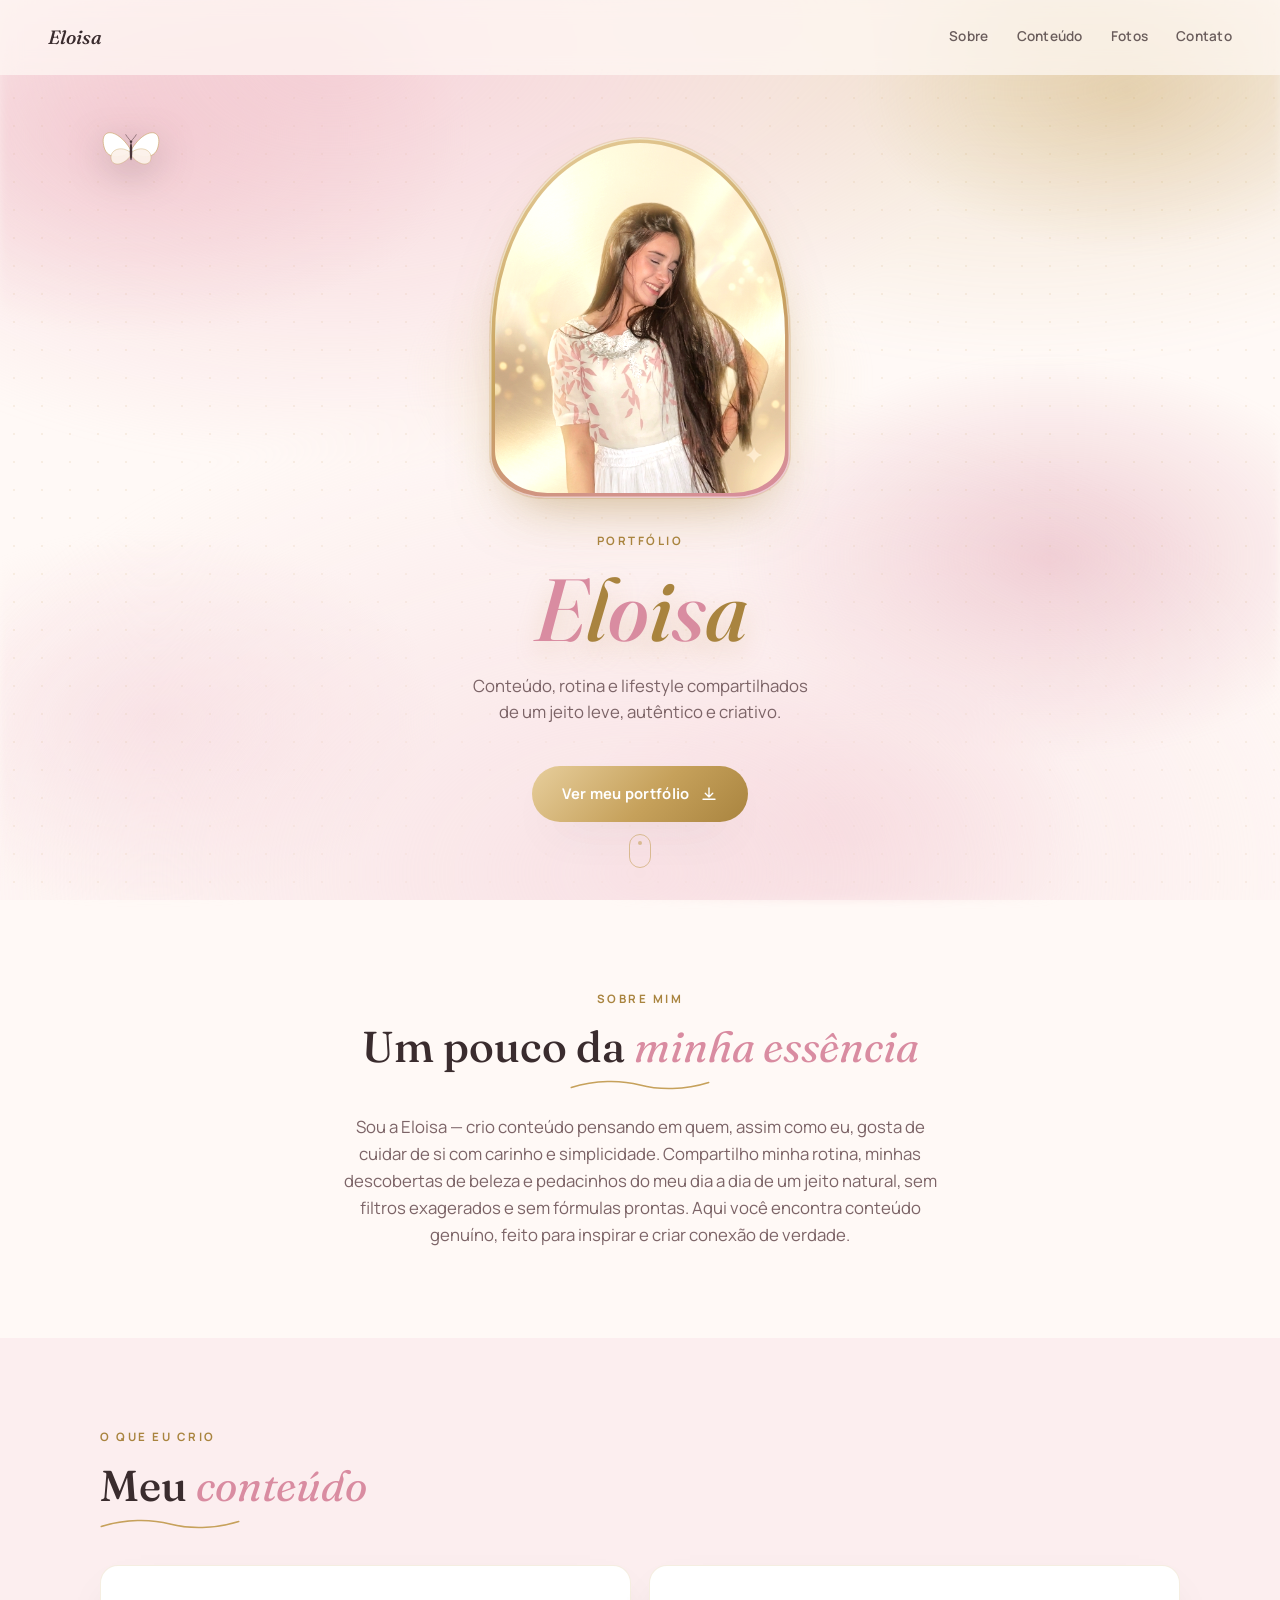
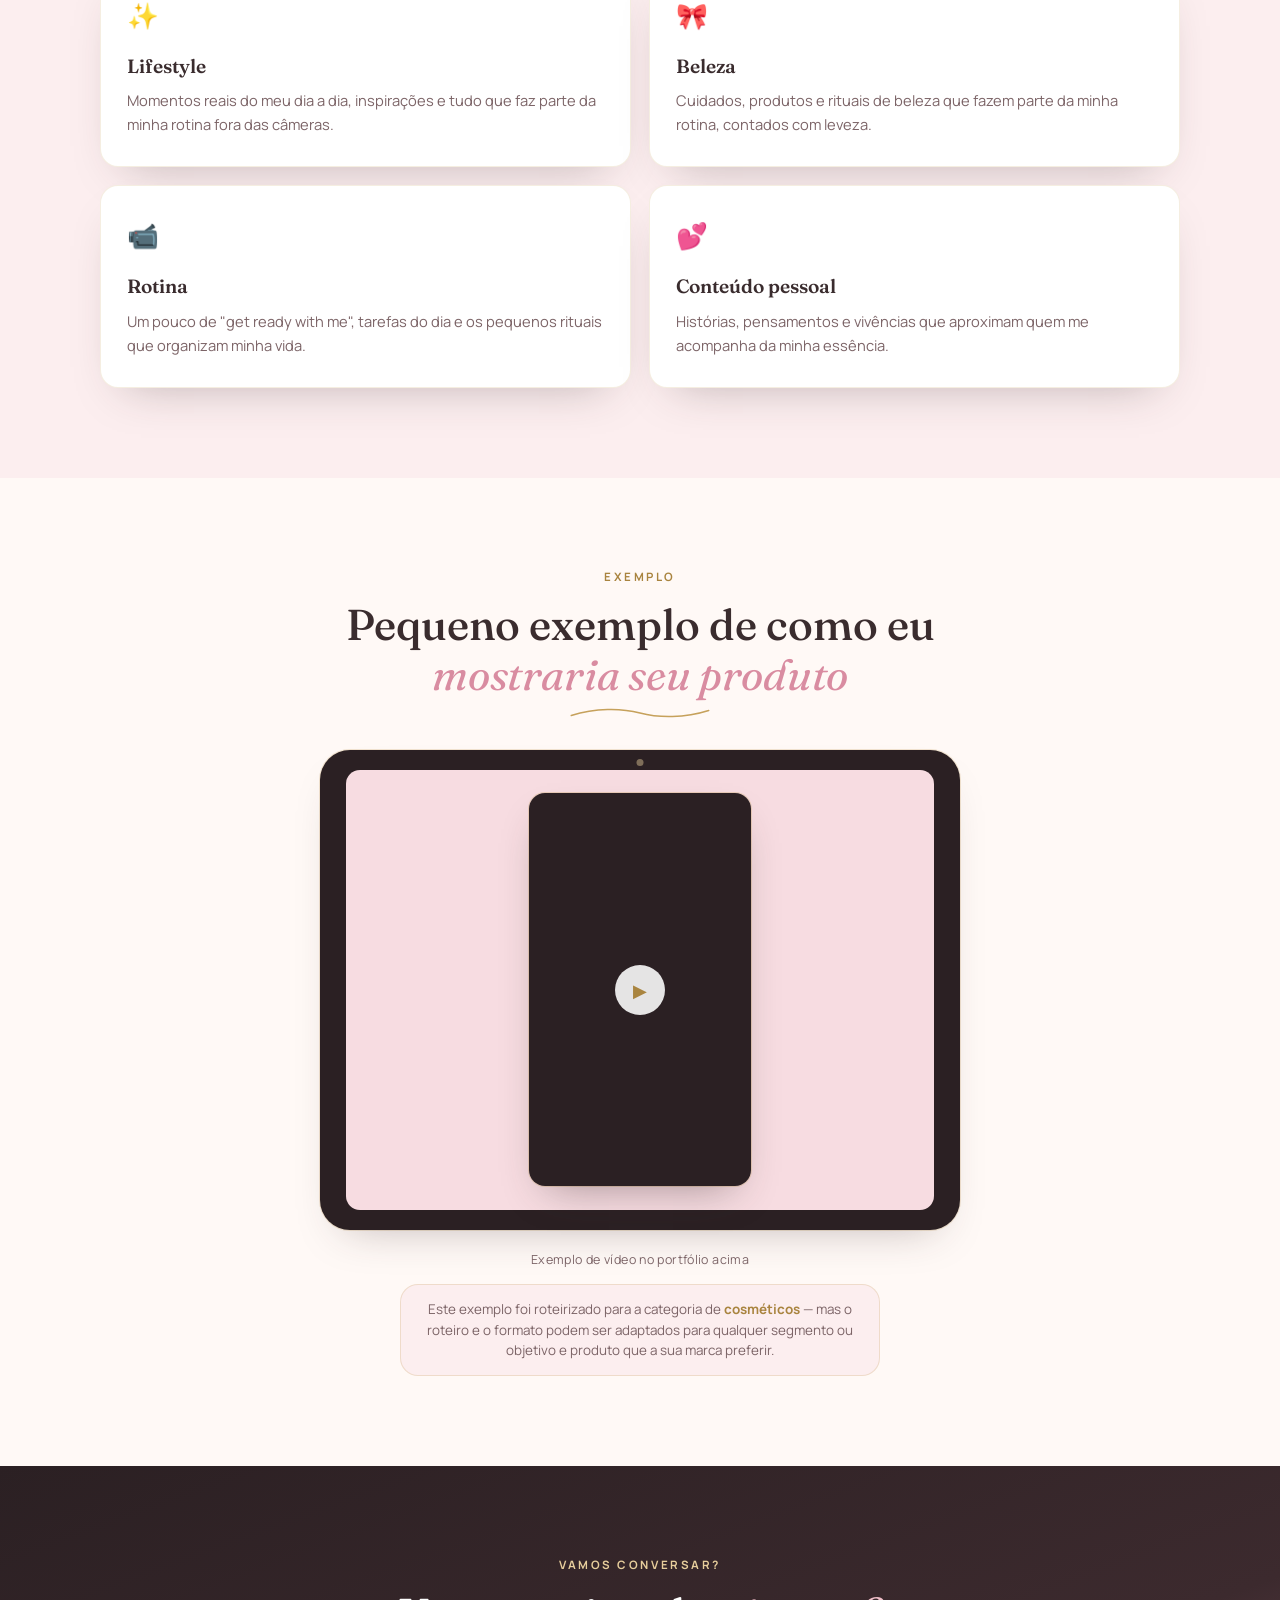
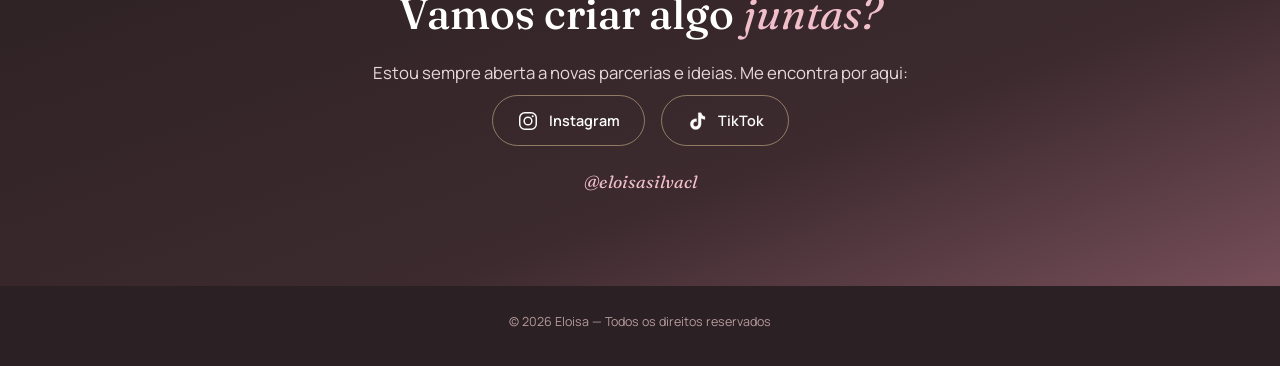
==== index.html @ 1e6a66bd "Update index.html" ====
<!DOCTYPE html>
<html lang="pt-BR">
<head>
<meta charset="UTF-8">
<meta name="viewport" content="width=device-width, initial-scale=1.0">
<title>Eloisa — Portfólio</title>
<meta name="description" content="Portfólio de Eloisa, criadora de conteúdo — rotina, lifestyle e beleza contados de um jeito leve e autêntico.">

<!-- Favicon — borboleta do site -->
<link rel="icon" type="image/svg+xml" href="favicon.svg">

<!-- Google Fonts: Fraunces (display, com itálico elegante) + Manrope (texto/interface) -->
<link rel="preconnect" href="https://fonts.googleapis.com">
<link rel="preconnect" href="https://fonts.gstatic.com" crossorigin>
<link href="https://fonts.googleapis.com/css2?family=Fraunces:ital,opsz,wght@0,9..144,300;0,9..144,500;0,9..144,600;1,9..144,400;1,9..144,500&family=Manrope:wght@400;500;600;700&display=swap" rel="stylesheet">

<link rel="stylesheet" href="style.css">
</head>
<body>

<!-- ============ PAPEL DE PAREDE DINÂMICO ============ -->
<div class="wallpaper" aria-hidden="true"></div>
<div class="wallpaper-texture" aria-hidden="true"></div>
<div class="sparkles" id="sparkles" aria-hidden="true"></div>

<!-- ============ BORBOLETA — companheira flutuante ============ -->
<div class="butterfly" id="butterfly" aria-hidden="true">
  <svg viewBox="0 0 100 84" width="100%" height="100%">
    <g class="wing wing--left">
      <path d="M50 42 C 28 4, -4 2, 3 34 C 7 56, 30 58, 50 44 Z" fill="#FFFFFF" stroke="#C6A15B" stroke-width="1"/>
      <path d="M50 46 C 32 32, 12 42, 16 58 C 19 70, 38 68, 50 50 Z" fill="#FCF2EA" stroke="#C6A15B" stroke-width="0.7" opacity="0.95"/>
    </g>
    <g class="wing wing--right">
      <path d="M50 42 C 72 4, 104 2, 97 34 C 93 56, 70 58, 50 44 Z" fill="#FFFFFF" stroke="#C6A15B" stroke-width="1"/>
      <path d="M50 46 C 68 32, 88 42, 84 58 C 81 70, 62 68, 50 50 Z" fill="#FCF2EA" stroke="#C6A15B" stroke-width="0.7" opacity="0.95"/>
    </g>
    <ellipse cx="50" cy="44" rx="2.2" ry="15" fill="#4A3438"/>
    <circle cx="50" cy="27" r="2.2" fill="#4A3438"/>
    <path d="M50 27 C 46 21, 43 19, 41 15" stroke="#4A3438" stroke-width="0.9" fill="none" stroke-linecap="round"/>
    <path d="M50 27 C 54 21, 57 19, 59 15" stroke="#4A3438" stroke-width="0.9" fill="none" stroke-linecap="round"/>
  </svg>
</div>

<!-- ============ NAV ============ -->
<header class="nav">
  <span class="nav__mark">Eloisa</span>
  <nav class="nav__links">
    <a href="#sobre">Sobre</a>
    <a href="#conteudo">Conteúdo</a>
    <a href="#fotos">Fotos</a>
    <a href="#contato">Contato</a>
  </nav>
</header>

<!-- ============ HERO ============ -->
<section class="hero">
  <div class="hero__glow" aria-hidden="true"></div>

  <div class="hero__portrait reveal">
    <img src="eloisa-foto-capa.png" alt="Foto de Eloisa" loading="eager">
  </div>

  <p class="eyebrow reveal">Portfólio</p>
  <h1 class="hero__title reveal float-text">Eloisa</h1>

  <p class="hero__tagline reveal">
    Conteúdo, rotina e lifestyle compartilhados de um jeito leve, autêntico e criativo.
  </p>

  <!--
    ██ EDITAR AQUI — LINK DO PORTFÓLIO ██
    Se usar um link externo (Google Drive, Canva, etc.), NÃO adicione o atributo "download" —
    ele só funciona com arquivos locais, na mesma pasta do site.
  -->
  <a
    href="https://drive.google.com/file/d/1HOfV4WAXOyeJSf_gyC-RzxfZY5Q5sCSN/view?usp=drive_link"
    class="btn-cta reveal"
    id="portfolio-link"
    target="_blank"
    rel="noopener"
  >
    <span>Ver meu portfólio</span>
    <svg width="18" height="18" viewBox="0 0 24 24" fill="none" aria-hidden="true">
      <path d="M12 4V16M12 16L7 11M12 16L17 11" stroke="currentColor" stroke-width="1.8" stroke-linecap="round" stroke-linejoin="round"/>
      <path d="M4 19H20" stroke="currentColor" stroke-width="1.8" stroke-linecap="round"/>
    </svg>
  </a>

  <div class="hero__scroll" aria-hidden="true">
    <span></span>
  </div>
</section>

<!-- ============ SOBRE MIM ============ -->
<section class="section" id="sobre">
  <div class="section__inner section__inner--narrow">
    <p class="eyebrow reveal">Sobre mim</p>
    <h2 class="section__title reveal">
      Um pouco da <em>minha essência</em>
      <svg class="squiggle" viewBox="0 0 220 20" aria-hidden="true">
        <path d="M2 14C40 2 80 2 110 10C140 18 180 18 218 6" />
      </svg>
    </h2>
    <p class="section__text reveal">
      Sou a Eloisa — crio conteúdo pensando em quem, assim como eu, gosta de cuidar de si com carinho e simplicidade.
      Compartilho minha rotina, minhas descobertas de beleza e pedacinhos do meu dia a dia de um jeito natural,
      sem filtros exagerados e sem fórmulas prontas. Aqui você encontra conteúdo genuíno, feito para inspirar e
      criar conexão de verdade.
    </p>
  </div>
</section>

<!-- ============ MEU CONTEÚDO ============ -->
<section class="section section--tint" id="conteudo">
  <div class="section__inner">
    <p class="eyebrow reveal">O que eu crio</p>
    <h2 class="section__title reveal">
      Meu <em>conteúdo</em>
      <svg class="squiggle" viewBox="0 0 220 20" aria-hidden="true">
        <path d="M2 14C40 2 80 2 110 10C140 18 180 18 218 6" />
      </svg>
    </h2>

    <div class="cards">
      <div class="card reveal">
        <span class="card__icon">✨</span>
        <h3>Lifestyle</h3>
        <p>Momentos reais do meu dia a dia, inspirações e tudo que faz parte da minha rotina fora das câmeras.</p>
      </div>

      <div class="card reveal">
        <span class="card__icon">🎀</span>
        <h3>Beleza</h3>
        <p>Cuidados, produtos e rituais de beleza que fazem parte da minha rotina, contados com leveza.</p>
      </div>

      <div class="card reveal">
        <span class="card__icon">📹</span>
        <h3>Rotina</h3>
        <p>Um pouco de "get ready with me", tarefas do dia e os pequenos rituais que organizam minha vida.</p>
      </div>

      <div class="card reveal">
        <span class="card__icon">💕</span>
        <h3>Conteúdo pessoal</h3>
        <p>Histórias, pensamentos e vivências que aproximam quem me acompanha da minha essência.</p>
      </div>
    </div>
  </div>
</section>

<!-- ============ FOTOS ============ -->
<section class="section" id="fotos">
  <div class="section__inner section__inner--narrow">
    <p class="eyebrow reveal">Exemplo</p>
    <h2 class="section__title reveal">
      Pequeno exemplo de como eu <em>mostraria seu produto</em>
      <svg class="squiggle" viewBox="0 0 220 20" aria-hidden="true">
        <path d="M2 14C40 2 80 2 110 10C140 18 180 18 218 6" />
      </svg>
    </h2>
  </div>

  <div class="tablet-showcase">
    <div class="tablet reveal">
      <span class="tablet__camera" aria-hidden="true"></span>
      <div class="tablet__screen">
        <div class="tablet__video" id="tablet-video-wrap">
          <video
            id="tablet-video"
            src="exemplo-video.mp4"
            playsinline
            preload="metadata"
            loop
          ></video>
          <span class="tablet__play" id="tablet-play" aria-hidden="true">▶</span>
        </div>
      </div>
    </div>
  </div>

  <p class="phone-gallery__caption reveal">Exemplo de vídeo no portfólio acima</p>

  <p class="video-note reveal">
    Este exemplo foi roteirizado para a categoria de <strong>cosméticos</strong> — mas o roteiro e o
    formato podem ser adaptados para qualquer segmento ou objetivo e produto que a sua marca preferir.
  </p>
</section>

<!-- ============ CONTATO / REDES ============ -->
<section class="section section--dark" id="contato">
  <div class="section__inner section__inner--narrow">
    <p class="eyebrow eyebrow--light reveal">Vamos conversar?</p>
    <h2 class="section__title section__title--light reveal">
      Vamos criar algo <em>juntas?</em>
    </h2>

    <p class="section__text section__text--light reveal">
      Estou sempre aberta a novas parcerias e ideias. Me encontra por aqui:
    </p>

    <div class="socials reveal">
      <!-- ██ EDITAR AQUI — LINK DO INSTAGRAM ██ -->
      <a href="https://instagram.com/eloisasilvacl" target="_blank" rel="noopener" class="social" aria-label="Instagram de Eloisa">
        <svg width="22" height="22" viewBox="0 0 24 24" fill="none" aria-hidden="true">
          <rect x="3" y="3" width="18" height="18" rx="5.5" stroke="currentColor" stroke-width="1.6"/>
          <circle cx="12" cy="12" r="4.2" stroke="currentColor" stroke-width="1.6"/>
          <circle cx="17.1" cy="6.9" r="1.1" fill="currentColor"/>
        </svg>
        Instagram
      </a>

      <!-- ██ EDITAR AQUI — LINK DO TIKTOK ██ -->
      <a href="https://tiktok.com/@eloisasilvacl" target="_blank" rel="noopener" class="social" aria-label="TikTok de Eloisa">
        <svg width="22" height="22" viewBox="0 0 24 24" fill="none" aria-hidden="true">
          <path d="M16.5 3c.4 2.2 2 3.9 4.2 4.2v3.1c-1.5 0-2.9-.5-4.2-1.3v6.4a5.9 5.9 0 1 1-5.9-5.9c.3 0 .6 0 .9.1v3.2a2.7 2.7 0 1 0 1.9 2.6V3h3.1z" stroke="currentColor" stroke-width="0.3" fill="currentColor"/>
        </svg>
        TikTok
      </a>
    </div>

    <p class="handle reveal">@eloisasilvacl</p>
  </div>
</section>

<footer class="footer">
  <p>© <span id="year"></span> Eloisa — Todos os direitos reservados</p>
</footer>

<script src="script.js"></script>
</body>
</html>
---- style.css ----
/* =========================================================
   PORTFÓLIO ELOISA — DESIGN TOKENS
   Paleta: rosa claro / rosa pastel / off-white + dourado
   Tipografia: Fraunces (display) + Manrope (interface)
   ========================================================= */

:root {
  /* cor */
  --bg:            #FFF9F6;   /* off-white quente */
  --bg-tint:       #FCEEEF;   /* rosa pastel bem claro para seções alternadas */
  --rosa-pastel:   #F7DCE1;
  --rosa-claro:    #F0BFC9;
  --rosa-deep:     #D98CA1;
  --dourado:       #C6A15B;
  --dourado-claro: #E7CE9C;
  --dourado-escuro:#A9843F;
  --texto:         #3A2C2E;
  --texto-suave:   #7C6467;
  --branco:        #FFFFFF;
  --escuro:        #2B2023;   /* usado na seção final, "rosa quase preto" */

  /* tipografia */
  --f-display: "Fraunces", serif;
  --f-body: "Manrope", sans-serif;

  /* layout */
  --max-w: 1080px;
  --radius-lg: 28px;
  --radius-md: 18px;
  --radius-sm: 12px;
  --shadow-soft: 0 20px 45px -25px rgba(58, 44, 46, 0.35);
  --ease: cubic-bezier(0.22, 1, 0.36, 1);
}

@media (prefers-reduced-motion: reduce) {
  *, *::before, *::after {
    animation-duration: 0.01ms !important;
    animation-iteration-count: 1 !important;
    transition-duration: 0.01ms !important;
    scroll-behavior: auto !important;
  }
}

* { box-sizing: border-box; }

html { scroll-behavior: smooth; background: var(--bg); }

body {
  margin: 0;
  background: transparent;
  color: var(--texto);
  font-family: var(--f-body);
  font-weight: 400;
  line-height: 1.6;
  -webkit-font-smoothing: antialiased;
}

img { max-width: 100%; display: block; }

a { color: inherit; text-decoration: none; }

:focus-visible {
  outline: 2px solid var(--dourado-escuro);
  outline-offset: 3px;
  border-radius: 4px;
}

/* =========================================================
   PAPEL DE PAREDE DINÂMICO — fundo animado em tons de rosa
   ========================================================= */

.wallpaper {
  position: fixed;
  inset: 0;
  z-index: -3;
  background:
    radial-gradient(38% 32% at 10% 15%, rgba(240, 191, 201, 0.65), transparent 70%),
    radial-gradient(30% 26% at 88% 10%, rgba(198, 161, 91, 0.32), transparent 70%),
    radial-gradient(36% 32% at 82% 62%, rgba(217, 140, 161, 0.4), transparent 70%),
    radial-gradient(32% 30% at 12% 80%, rgba(247, 220, 225, 0.7), transparent 70%),
    radial-gradient(26% 24% at 50% 42%, rgba(231, 206, 156, 0.3), transparent 70%),
    radial-gradient(28% 26% at 65% 92%, rgba(240, 191, 201, 0.45), transparent 70%);
  filter: blur(4px);
  animation: wallpaper-drift 24s ease-in-out infinite alternate;
}

@keyframes wallpaper-drift {
  0%   { transform: scale(1) translate(0, 0); }
  50%  { transform: scale(1.06) translate(-2%, 2%); }
  100% { transform: scale(1.02) translate(2%, -2%); }
}

.wallpaper-texture {
  position: fixed;
  inset: 0;
  z-index: -2;
  background-image: radial-gradient(rgba(198, 161, 91, 0.22) 1px, transparent 1.6px);
  background-size: 28px 28px;
  opacity: 0.55;
  pointer-events: none;
}

.sparkles {
  position: fixed;
  inset: 0;
  z-index: -1;
  overflow: hidden;
  pointer-events: none;
}

.sparkle {
  position: absolute;
  bottom: -8%;
  color: var(--dourado);
  opacity: 0;
  animation-name: sparkle-rise;
  animation-timing-function: linear;
  animation-iteration-count: infinite;
}

@keyframes sparkle-rise {
  0%   { transform: translateY(0) translateX(0) rotate(0deg); opacity: 0; }
  10%  { opacity: 0.55; }
  85%  { opacity: 0.5; }
  100% { transform: translateY(-115vh) translateX(var(--drift, 24px)) rotate(180deg); opacity: 0; }
}

@media (prefers-reduced-motion: reduce) {
  .wallpaper { animation: none; }
  .sparkle { display: none; }
}

/* =========================================================
   TEXTO / UTILITÁRIOS
   ========================================================= */

.eyebrow {
  font-family: var(--f-body);
  font-size: 0.72rem;
  font-weight: 700;
  letter-spacing: 0.22em;
  text-transform: uppercase;
  color: var(--dourado-escuro);
  margin: 0 0 14px;
}

.eyebrow--light { color: var(--dourado-claro); }

.section__title {
  font-family: var(--f-display);
  font-weight: 500;
  font-size: clamp(2rem, 7vw, 2.7rem);
  line-height: 1.15;
  margin: 0 0 22px;
  position: relative;
  display: inline-block;
}

.section__title em {
  font-style: italic;
  font-weight: 400;
  color: var(--rosa-deep);
}

.section__title--light { color: var(--branco); }
.section__title--light em { color: var(--rosa-claro); }

.squiggle {
  display: block;
  width: 140px;
  height: 14px;
  margin-top: 6px;
  overflow: visible;
}
.squiggle path {
  fill: none;
  stroke: var(--dourado);
  stroke-width: 2.4;
  stroke-linecap: round;
  stroke-dasharray: 300;
  stroke-dashoffset: 300;
  transition: stroke-dashoffset 1.1s var(--ease);
}
.is-visible .squiggle path { stroke-dashoffset: 0; }

.section__text {
  font-size: 1.05rem;
  color: var(--texto-suave);
  max-width: 60ch;
  margin: 0;
}
.section__text--light { color: #E7D9DA; }

/* reveal-on-scroll */
.reveal {
  opacity: 0;
  transform: translateY(22px);
  transition: opacity 0.8s var(--ease), transform 0.8s var(--ease);
}
.reveal.is-visible {
  opacity: 1;
  transform: translateY(0);
}

/* =========================================================
   BORBOLETA — companheira flutuante
   ========================================================= */

.butterfly {
  position: fixed;
  top: 18%;
  left: 8%;
  width: 46px;
  height: auto;
  z-index: 70;
  pointer-events: none;
  filter: drop-shadow(0 10px 18px rgba(58, 44, 46, 0.25));
  transition: left 1.1s var(--ease), top 1.1s var(--ease);
  animation: butterfly-bob 3.4s ease-in-out infinite;
}

@keyframes butterfly-bob {
  0%, 100% { transform: translateY(0) rotate(-6deg); }
  50%      { transform: translateY(-16px) rotate(6deg); }
}

.wing {
  transform-box: fill-box;
  transform-origin: 50% 50%;
  animation: flap 0.55s ease-in-out infinite alternate;
}
.wing--right { animation-delay: 0.02s; }

@keyframes flap {
  0%   { transform: scaleX(1); }
  100% { transform: scaleX(0.32); }
}

@media (min-width: 720px) {
  .butterfly { width: 58px; top: 22%; left: 5%; }
}

@media (max-width: 420px), (max-height: 560px) {
  .butterfly { width: 34px; }
}

@media (prefers-reduced-motion: reduce) {
  .butterfly { animation: none; transition: none; }
  .wing { animation: none; }
}

/* =========================================================
   LETRAS FLUTUANTES — título do hero
   ========================================================= */

.float-text { display: inline-block; }

.letter {
  display: inline-block;
  animation: letter-float 3.4s ease-in-out infinite;
  animation-delay: calc(var(--i) * 0.09s);
  text-shadow: 0 10px 26px rgba(198, 161, 91, 0.28);
  will-change: transform;
}

.letter:nth-child(odd)  { color: var(--rosa-deep); }
.letter:nth-child(even) { color: var(--dourado-escuro); }

@keyframes letter-float {
  0%, 100% { transform: translateY(0) rotate(0deg); }
  50%      { transform: translateY(-12px) rotate(-2deg); }
}

@media (prefers-reduced-motion: reduce) {
  .letter { animation: none; }
}

/* =========================================================
   NAV
   ========================================================= */

.nav {
  position: fixed;
  top: 0; left: 0; right: 0;
  z-index: 50;
  display: flex;
  align-items: center;
  justify-content: space-between;
  padding: 18px 22px;
  background: rgba(255, 249, 246, 0.7);
  backdrop-filter: blur(10px);
  -webkit-backdrop-filter: blur(10px);
}

.nav__mark {
  font-family: var(--f-display);
  font-style: italic;
  font-size: 1.2rem;
  font-weight: 500;
  color: var(--texto);
}

.nav__links {
  display: none;
  gap: 28px;
  font-size: 0.85rem;
  font-weight: 600;
  letter-spacing: 0.02em;
}

.nav__links a {
  opacity: 0.75;
  transition: opacity 0.25s var(--ease);
}
.nav__links a:hover { opacity: 1; }

@media (min-width: 720px) {
  .nav { padding: 22px 48px; }
  .nav__links { display: flex; }
}

/* =========================================================
   HERO
   ========================================================= */

.hero {
  position: relative;
  min-height: 100svh;
  display: flex;
  flex-direction: column;
  align-items: center;
  justify-content: center;
  text-align: center;
  padding: 120px 24px 60px;
  overflow: hidden;
}

.hero__glow {
  position: absolute;
  inset: -20% -10% auto -10%;
  height: 130%;
  background:
    radial-gradient(60% 50% at 30% 20%, rgba(240, 191, 201, 0.65), transparent 70%),
    radial-gradient(55% 45% at 75% 15%, rgba(198, 161, 91, 0.28), transparent 70%),
    radial-gradient(70% 60% at 50% 90%, rgba(247, 220, 225, 0.8), transparent 70%);
  filter: blur(10px);
  z-index: -1;
  animation: drift 14s ease-in-out infinite alternate;
}

@keyframes drift {
  from { transform: translateY(0) scale(1); }
  to   { transform: translateY(18px) scale(1.03); }
}

.hero__portrait {
  position: relative;
  width: min(64vw, 240px);
  aspect-ratio: 3 / 3.6;
  margin: 0 auto 28px;
  border-radius: 50% 50% 18% 18% / 55% 55% 12% 12%;
  overflow: hidden;
  padding: 5px;
  background: linear-gradient(160deg, var(--dourado-claro), var(--dourado) 55%, var(--rosa-deep));
  box-shadow: 0 26px 55px -22px rgba(169, 132, 63, 0.55), 0 0 0 1px rgba(198, 161, 91, 0.25);
  animation: portrait-float 6s ease-in-out infinite;
}

.hero__portrait::after {
  content: "";
  position: absolute;
  inset: 0;
  border-radius: inherit;
  box-shadow: inset 0 0 0 1.5px rgba(255, 255, 255, 0.55);
  pointer-events: none;
}

.hero__portrait img {
  width: 100%;
  height: 100%;
  object-fit: cover;
  object-position: center 20%;
  border-radius: inherit;
  filter: brightness(1.08) contrast(1.06) saturate(1.05);
}

@keyframes portrait-float {
  0%, 100% { transform: translateY(0); }
  50%      { transform: translateY(-10px); }
}

@media (min-width: 720px) {
  .hero__portrait { width: min(30vw, 300px); margin-bottom: 34px; }
}

@media (prefers-reduced-motion: reduce) {
  .hero__portrait { animation: none; }
}

.hero__title {
  font-family: var(--f-display);
  font-style: italic;
  font-weight: 500;
  font-size: clamp(3.2rem, 16vw, 5.5rem);
  line-height: 1;
  margin: 0 0 20px;
  color: var(--texto);
}

.hero__tagline {
  max-width: 34ch;
  font-size: 1.05rem;
  color: var(--texto-suave);
  margin: 0 0 40px;
}

.btn-cta {
  display: inline-flex;
  align-items: center;
  gap: 10px;
  padding: 16px 30px;
  background: linear-gradient(135deg, var(--dourado-claro), var(--dourado) 55%, var(--dourado-escuro));
  color: var(--branco);
  font-family: var(--f-body);
  font-weight: 700;
  font-size: 0.92rem;
  letter-spacing: 0.02em;
  border-radius: 999px;
  box-shadow: var(--shadow-soft);
  transition: transform 0.35s var(--ease), box-shadow 0.35s var(--ease);
}

.btn-cta:hover {
  transform: translateY(-3px);
  box-shadow: 0 26px 50px -22px rgba(169, 132, 63, 0.55);
}

.btn-cta svg { transition: transform 0.3s var(--ease); }
.btn-cta:hover svg { transform: translateY(2px); }

.hero__scroll {
  position: absolute;
  bottom: 32px;
  left: 50%;
  transform: translateX(-50%);
  width: 22px;
  height: 34px;
  border: 1.5px solid var(--dourado);
  border-radius: 12px;
  opacity: 0.6;
}
.hero__scroll span {
  position: absolute;
  top: 6px; left: 50%;
  width: 4px; height: 4px;
  margin-left: -2px;
  border-radius: 50%;
  background: var(--dourado);
  animation: scrollDot 1.8s ease-in-out infinite;
}
@keyframes scrollDot {
  0%   { opacity: 1; transform: translateY(0); }
  70%  { opacity: 0; transform: translateY(12px); }
  100% { opacity: 0; transform: translateY(12px); }
}

/* =========================================================
   SEÇÕES GERAIS
   ========================================================= */

.section {
  padding: 90px 24px;
}

.section--tint { background: var(--bg-tint); }

.section--dark {
  background: linear-gradient(160deg, var(--escuro), #3C2A2E 65%, var(--rosa-deep) 160%);
}

.section__inner {
  max-width: var(--max-w);
  margin: 0 auto;
}

.section__inner--narrow {
  max-width: 620px;
  text-align: center;
}
.section__inner--narrow .section__title { text-align: center; }
.section__inner--narrow .squiggle { margin-left: auto; margin-right: auto; }
.section__inner--narrow .section__text { margin-left: auto; margin-right: auto; }

/* =========================================================
   CARDS — "MEU CONTEÚDO"
   ========================================================= */

.cards {
  margin-top: 12px;
  display: grid;
  grid-template-columns: 1fr;
  gap: 18px;
}

@media (min-width: 620px) {
  .cards { grid-template-columns: 1fr 1fr; }
}

.card {
  background: var(--branco);
  border: 1px solid rgba(198, 161, 91, 0.18);
  border-radius: var(--radius-md);
  padding: 30px 26px;
  box-shadow: var(--shadow-soft);
  transition: transform 0.4s var(--ease), box-shadow 0.4s var(--ease);
}

.card:hover {
  transform: translateY(-6px);
  box-shadow: 0 30px 55px -28px rgba(169, 132, 63, 0.45);
}

.card__icon {
  font-size: 1.6rem;
  display: inline-block;
  margin-bottom: 14px;
}

.card h3 {
  font-family: var(--f-display);
  font-weight: 600;
  font-size: 1.2rem;
  margin: 0 0 8px;
  color: var(--texto);
}

.card p {
  margin: 0;
  font-size: 0.92rem;
  color: var(--texto-suave);
}

/* =========================================================
   MOCKUP DE TABLET
   ========================================================= */

.tablet-showcase {
  max-width: var(--max-w);
  margin: 8px auto 0;
  padding: 0 24px;
  display: flex;
  justify-content: center;
}

.tablet {
  position: relative;
  width: 100%;
  max-width: 640px;
  aspect-ratio: 4 / 3;
  background: var(--escuro);
  border-radius: 30px;
  padding: 20px 26px;
  box-shadow: var(--shadow-soft), 0 0 0 1px rgba(198, 161, 91, 0.25);
  transition: transform 0.45s var(--ease), box-shadow 0.45s var(--ease);
}

.tablet:hover {
  transform: translateY(-6px);
  box-shadow: 0 34px 60px -26px rgba(169, 132, 63, 0.5), 0 0 0 1px rgba(198, 161, 91, 0.4);
}

.tablet__camera {
  position: absolute;
  top: 9px;
  left: 50%;
  transform: translateX(-50%);
  width: 7px;
  height: 7px;
  border-radius: 50%;
  background: rgba(231, 206, 156, 0.45);
}

.tablet__screen {
  width: 100%;
  height: 100%;
  border-radius: 14px;
  background: var(--rosa-pastel)
    url("data:image/svg+xml,%3Csvg xmlns='http://www.w3.org/2000/svg' width='40' height='40'%3E%3Ctext x='50%25' y='50%25' font-size='16' text-anchor='middle' dominant-baseline='middle' fill='%23c6a15b'%3E%E2%9C%B7%3C/text%3E%3C/svg%3E") center / 40px no-repeat;
  display: flex;
  align-items: center;
  justify-content: center;
  padding: 4%;
}

.tablet__video {
  position: relative;
  height: 100%;
  aspect-ratio: 9 / 16;
  max-width: 100%;
  border-radius: 16px;
  overflow: hidden;
  box-shadow: 0 18px 40px -18px rgba(58, 44, 46, 0.45), 0 0 0 1px rgba(198, 161, 91, 0.3);
  cursor: pointer;
}

.tablet__video video {
  width: 100%;
  height: 100%;
  object-fit: cover;
  transition: transform 0.6s var(--ease);
  background: var(--escuro);
}

.tablet:hover .tablet__video video { transform: scale(1.04); }

.tablet__play {
  position: absolute;
  top: 50%;
  left: 50%;
  transform: translate(-50%, -50%);
  width: 50px;
  height: 50px;
  display: flex;
  align-items: center;
  justify-content: center;
  border-radius: 50%;
  background: rgba(255, 255, 255, 0.88);
  color: var(--dourado-escuro);
  font-size: 1.1rem;
  box-shadow: var(--shadow-soft);
  pointer-events: none;
  transition: opacity 0.3s var(--ease);
}

.tablet__play.is-hidden { opacity: 0; }

@media (max-width: 480px) {
  .tablet { aspect-ratio: 3 / 4; padding: 16px 18px; }
}

.phone-gallery__caption {
  text-align: center;
  margin: 20px 0 0;
  font-size: 0.78rem;
  color: var(--texto-suave);
  letter-spacing: 0.03em;
}

.video-note {
  max-width: 480px;
  margin: 14px auto 0;
  padding: 14px 20px;
  text-align: center;
  font-size: 0.84rem;
  line-height: 1.55;
  color: var(--texto-suave);
  background: var(--bg-tint);
  border: 1px solid rgba(198, 161, 91, 0.25);
  border-radius: var(--radius-md);
}

.video-note strong {
  color: var(--dourado-escuro);
  font-weight: 700;
}

/* =========================================================
   CONTATO / REDES
   ========================================================= */

.socials {
  display: flex;
  flex-wrap: wrap;
  justify-content: center;
  gap: 16px;
  margin: 8px 0 22px;
}

.social {
  display: inline-flex;
  align-items: center;
  gap: 10px;
  padding: 13px 24px;
  border: 1.5px solid rgba(231, 206, 156, 0.5);
  border-radius: 999px;
  color: var(--branco);
  font-weight: 600;
  font-size: 0.9rem;
  transition: background 0.3s var(--ease), transform 0.3s var(--ease), border-color 0.3s var(--ease);
}

.social:hover {
  background: rgba(231, 206, 156, 0.12);
  border-color: var(--dourado-claro);
  transform: translateY(-3px);
}

.handle {
  text-align: center;
  font-family: var(--f-display);
  font-style: italic;
  font-size: 1.1rem;
  color: var(--rosa-claro);
  margin: 0;
}

/* =========================================================
   FOOTER
   ========================================================= */

.footer {
  padding: 26px 24px 34px;
  text-align: center;
  font-size: 0.78rem;
  color: var(--texto-suave);
  background: var(--escuro);
}

.footer p { margin: 0; color: #B79A9D; }
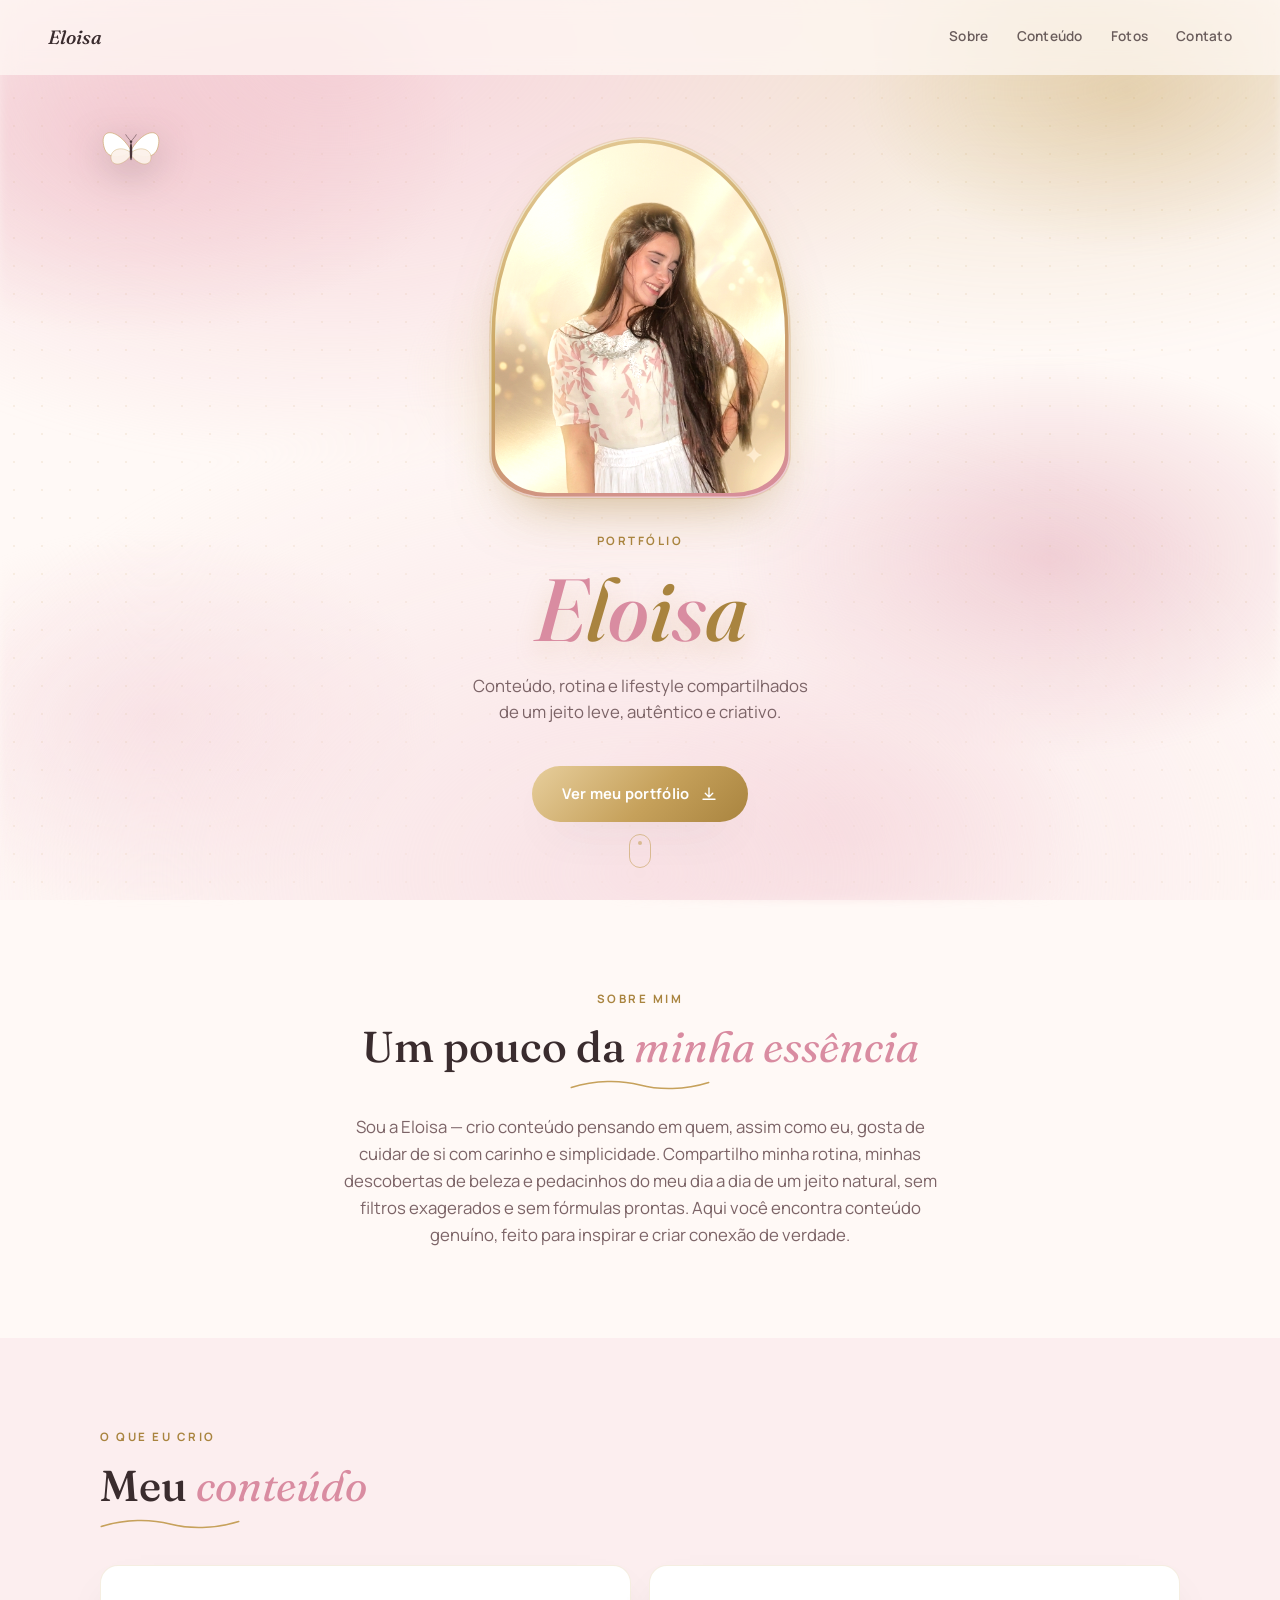
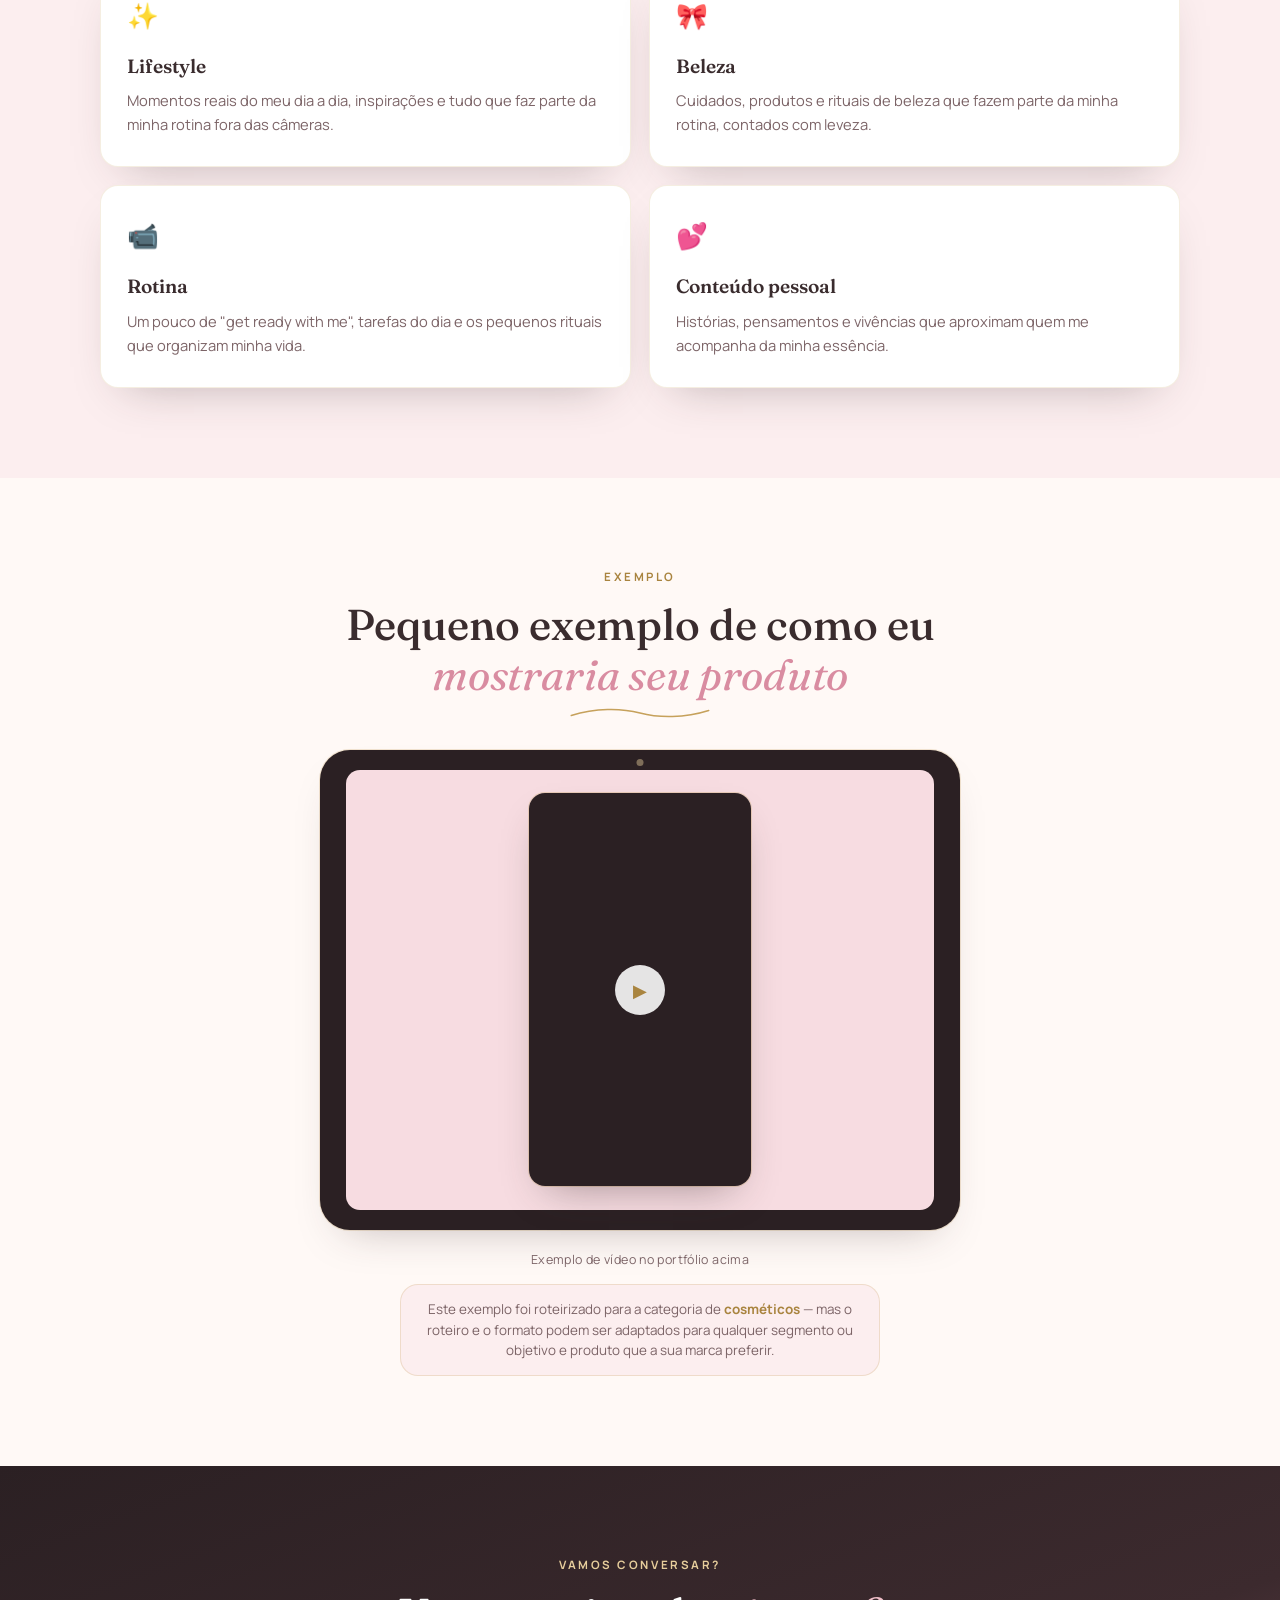
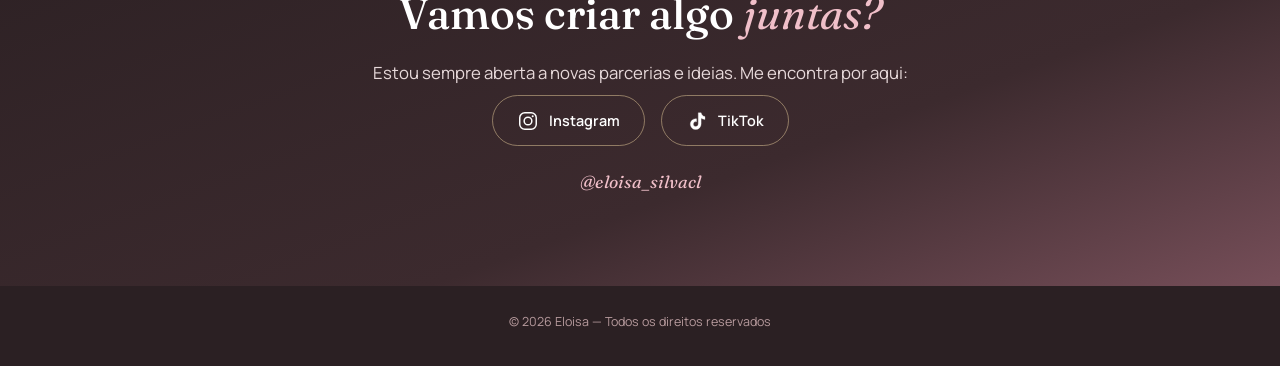
==== commit ad65b4e8: "Add files via upload" ====
--- a/index.html
+++ b/index.html
@@ -201,7 +201,7 @@
 
     <div class="socials reveal">
       <!-- ██ EDITAR AQUI — LINK DO INSTAGRAM ██ -->
-      <a href="https://instagram.com/eloisasilvacl" target="_blank" rel="noopener" class="social" aria-label="Instagram de Eloisa">
+      <a href="https://instagram.com/eloisa_silvacl" target="_blank" rel="noopener" class="social" aria-label="Instagram de Eloisa">
         <svg width="22" height="22" viewBox="0 0 24 24" fill="none" aria-hidden="true">
           <rect x="3" y="3" width="18" height="18" rx="5.5" stroke="currentColor" stroke-width="1.6"/>
           <circle cx="12" cy="12" r="4.2" stroke="currentColor" stroke-width="1.6"/>
@@ -211,7 +211,7 @@
       </a>
 
       <!-- ██ EDITAR AQUI — LINK DO TIKTOK ██ -->
-      <a href="https://tiktok.com/@eloisasilvacl" target="_blank" rel="noopener" class="social" aria-label="TikTok de Eloisa">
+      <a href="https://tiktok.com/@eloisa_silvacl" target="_blank" rel="noopener" class="social" aria-label="TikTok de Eloisa">
         <svg width="22" height="22" viewBox="0 0 24 24" fill="none" aria-hidden="true">
           <path d="M16.5 3c.4 2.2 2 3.9 4.2 4.2v3.1c-1.5 0-2.9-.5-4.2-1.3v6.4a5.9 5.9 0 1 1-5.9-5.9c.3 0 .6 0 .9.1v3.2a2.7 2.7 0 1 0 1.9 2.6V3h3.1z" stroke="currentColor" stroke-width="0.3" fill="currentColor"/>
         </svg>
@@ -219,7 +219,7 @@
       </a>
     </div>
 
-    <p class="handle reveal">@eloisasilvacl</p>
+    <p class="handle reveal">@eloisa_silvacl</p>
   </div>
 </section>
 
@@ -229,4 +229,4 @@
 
 <script src="script.js"></script>
 </body>
-</html>
+</html>
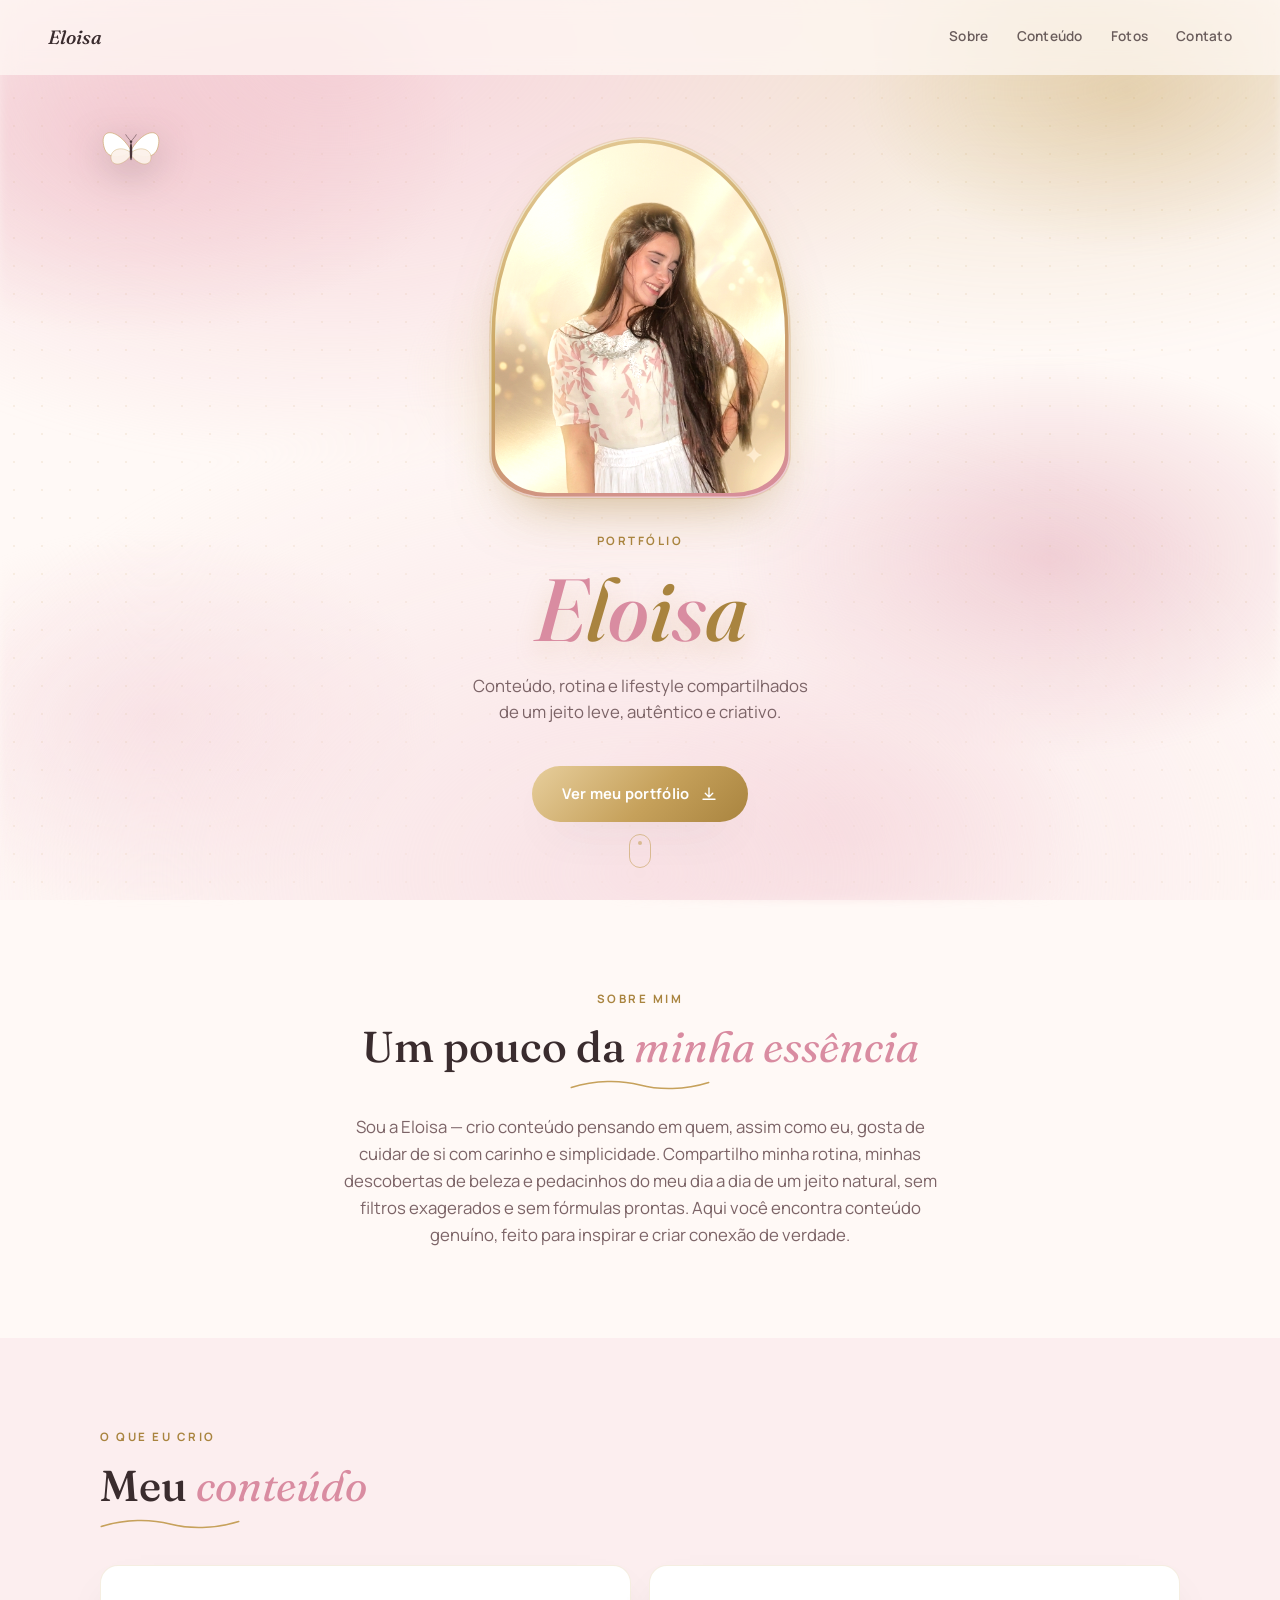
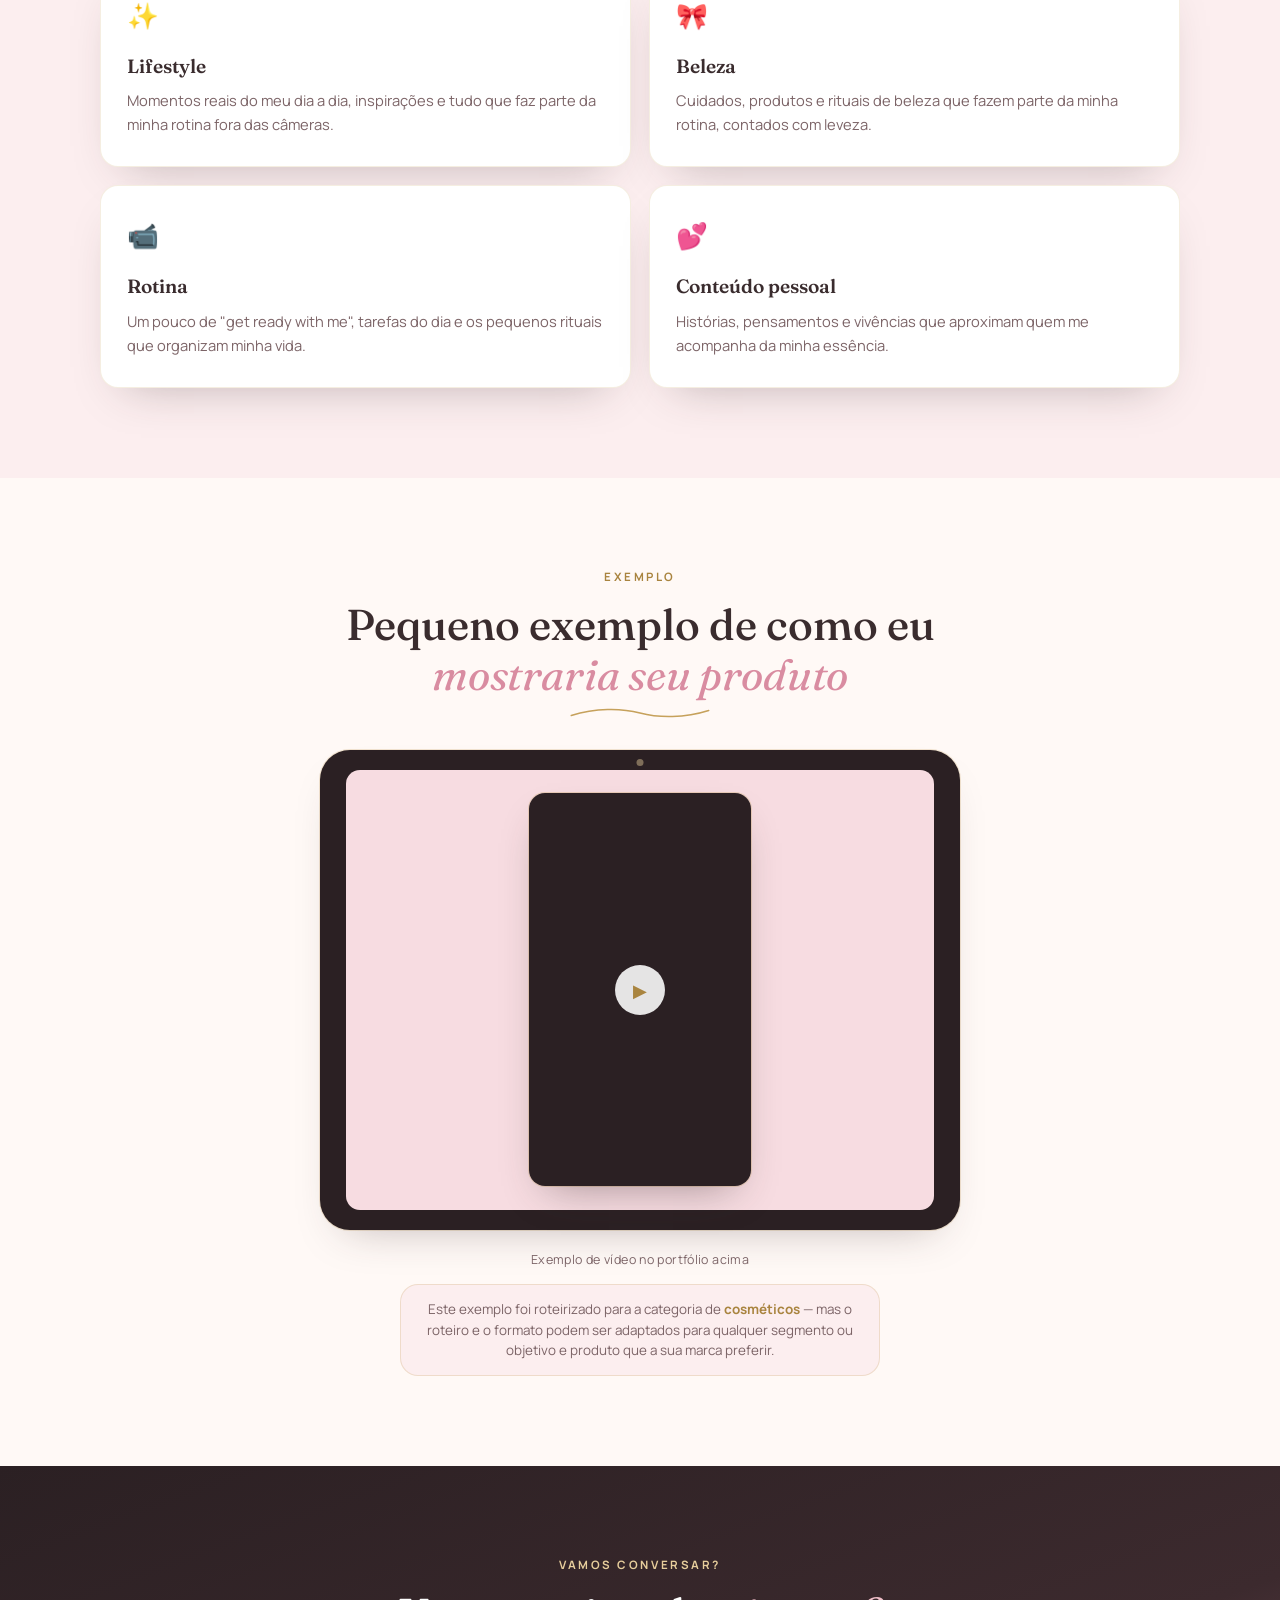
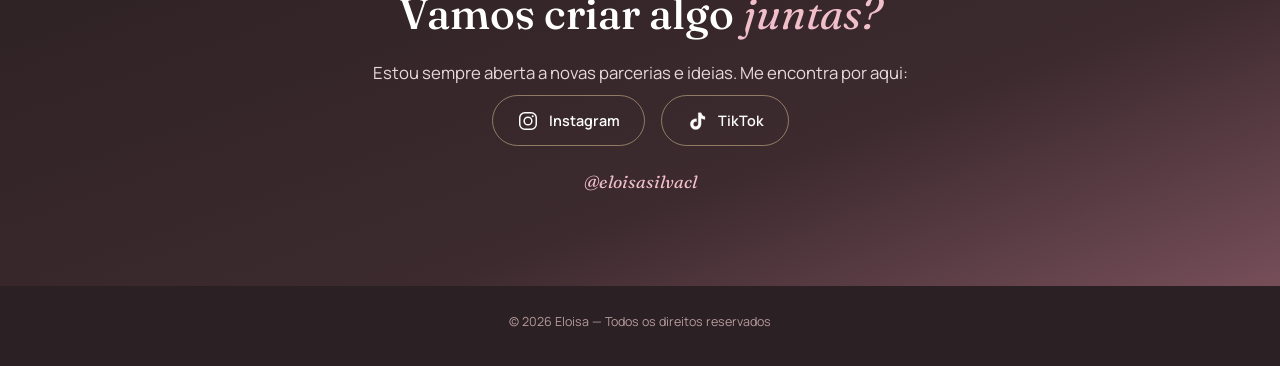
==== commit b09aac41: "Update index.html" ====
--- a/index.html
+++ b/index.html
@@ -201,7 +201,7 @@
 
     <div class="socials reveal">
       <!-- ██ EDITAR AQUI — LINK DO INSTAGRAM ██ -->
-      <a href="https://instagram.com/eloisa_silvacl" target="_blank" rel="noopener" class="social" aria-label="Instagram de Eloisa">
+      <a href="https://instagram.com/eloisasilvacl" target="_blank" rel="noopener" class="social" aria-label="Instagram de Eloisa">
         <svg width="22" height="22" viewBox="0 0 24 24" fill="none" aria-hidden="true">
           <rect x="3" y="3" width="18" height="18" rx="5.5" stroke="currentColor" stroke-width="1.6"/>
           <circle cx="12" cy="12" r="4.2" stroke="currentColor" stroke-width="1.6"/>
@@ -211,7 +211,7 @@
       </a>
 
       <!-- ██ EDITAR AQUI — LINK DO TIKTOK ██ -->
-      <a href="https://tiktok.com/@eloisa_silvacl" target="_blank" rel="noopener" class="social" aria-label="TikTok de Eloisa">
+      <a href="https://tiktok.com/@eloisasilvacl" target="_blank" rel="noopener" class="social" aria-label="TikTok de Eloisa">
         <svg width="22" height="22" viewBox="0 0 24 24" fill="none" aria-hidden="true">
           <path d="M16.5 3c.4 2.2 2 3.9 4.2 4.2v3.1c-1.5 0-2.9-.5-4.2-1.3v6.4a5.9 5.9 0 1 1-5.9-5.9c.3 0 .6 0 .9.1v3.2a2.7 2.7 0 1 0 1.9 2.6V3h3.1z" stroke="currentColor" stroke-width="0.3" fill="currentColor"/>
         </svg>
@@ -219,7 +219,7 @@
       </a>
     </div>
 
-    <p class="handle reveal">@eloisa_silvacl</p>
+    <p class="handle reveal">@eloisasilvacl</p>
   </div>
 </section>
 
@@ -229,4 +229,4 @@
 
 <script src="script.js"></script>
 </body>
-</html>+</html>
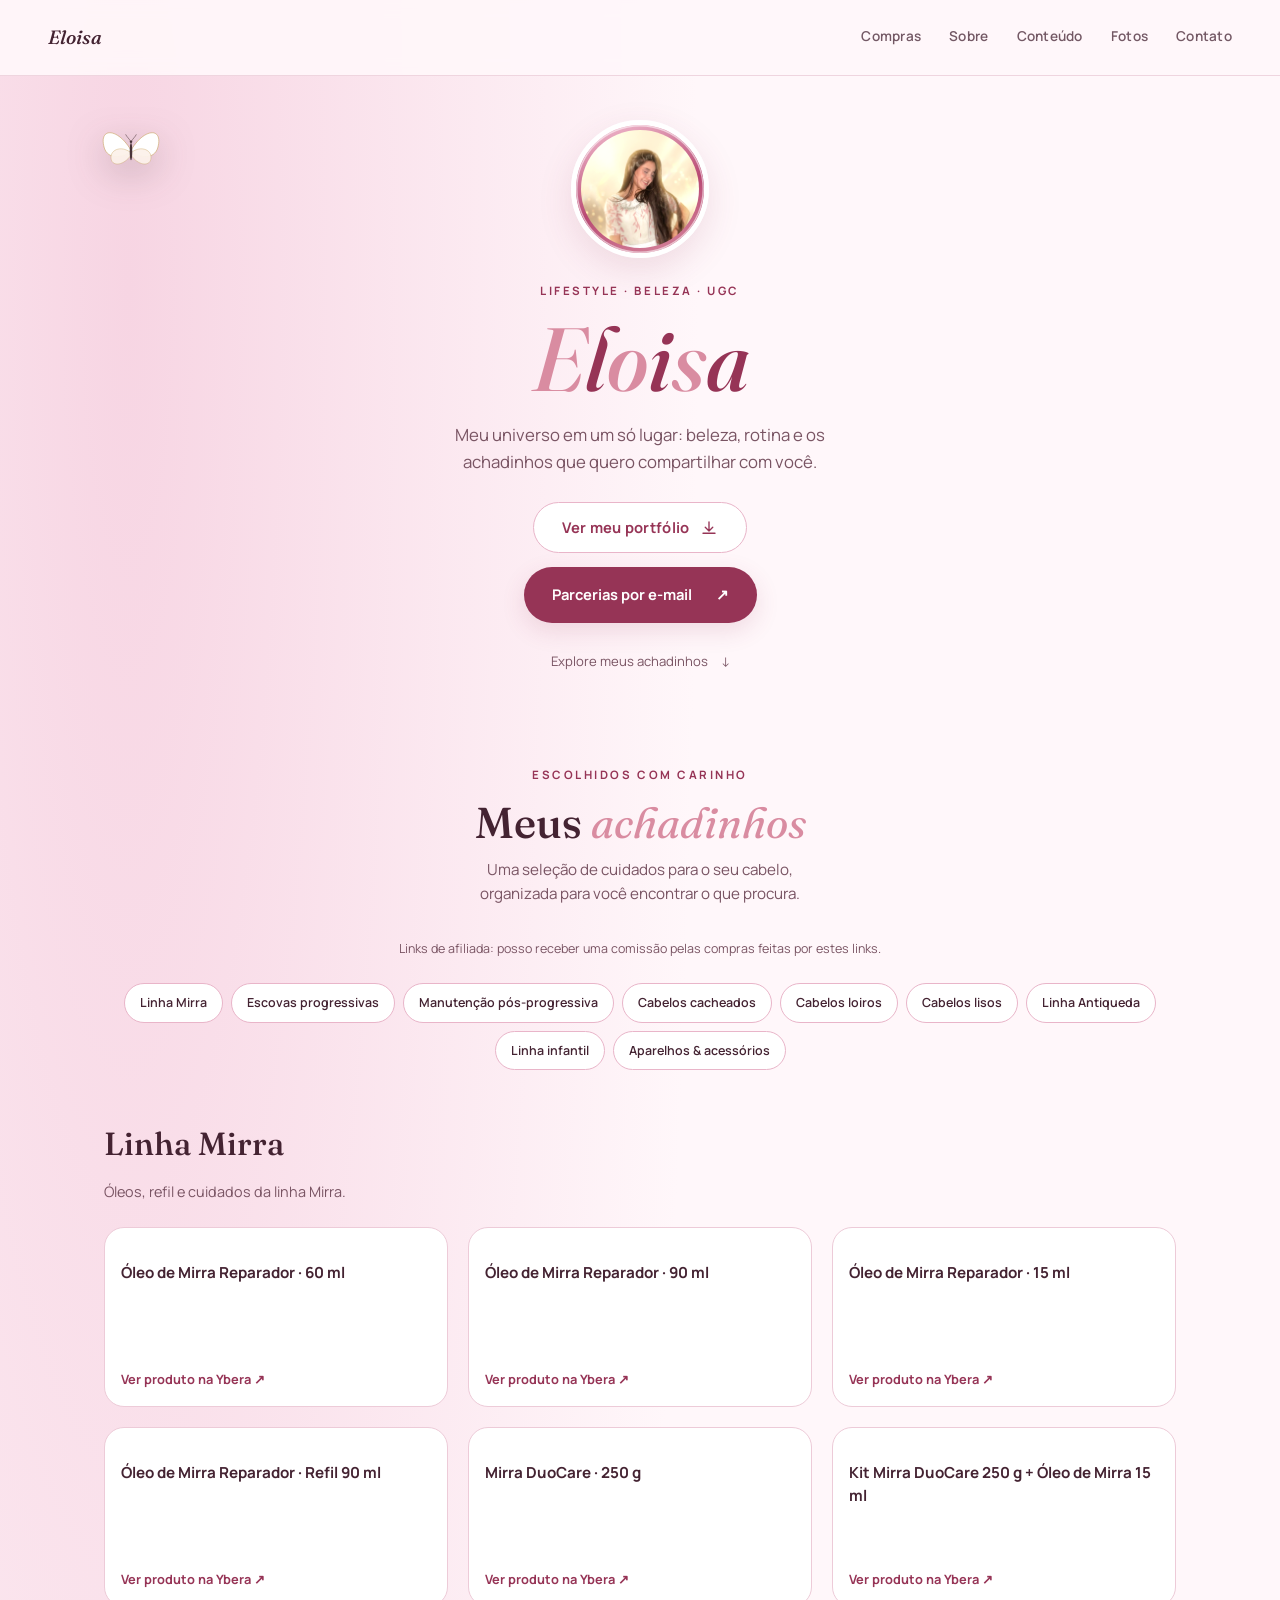
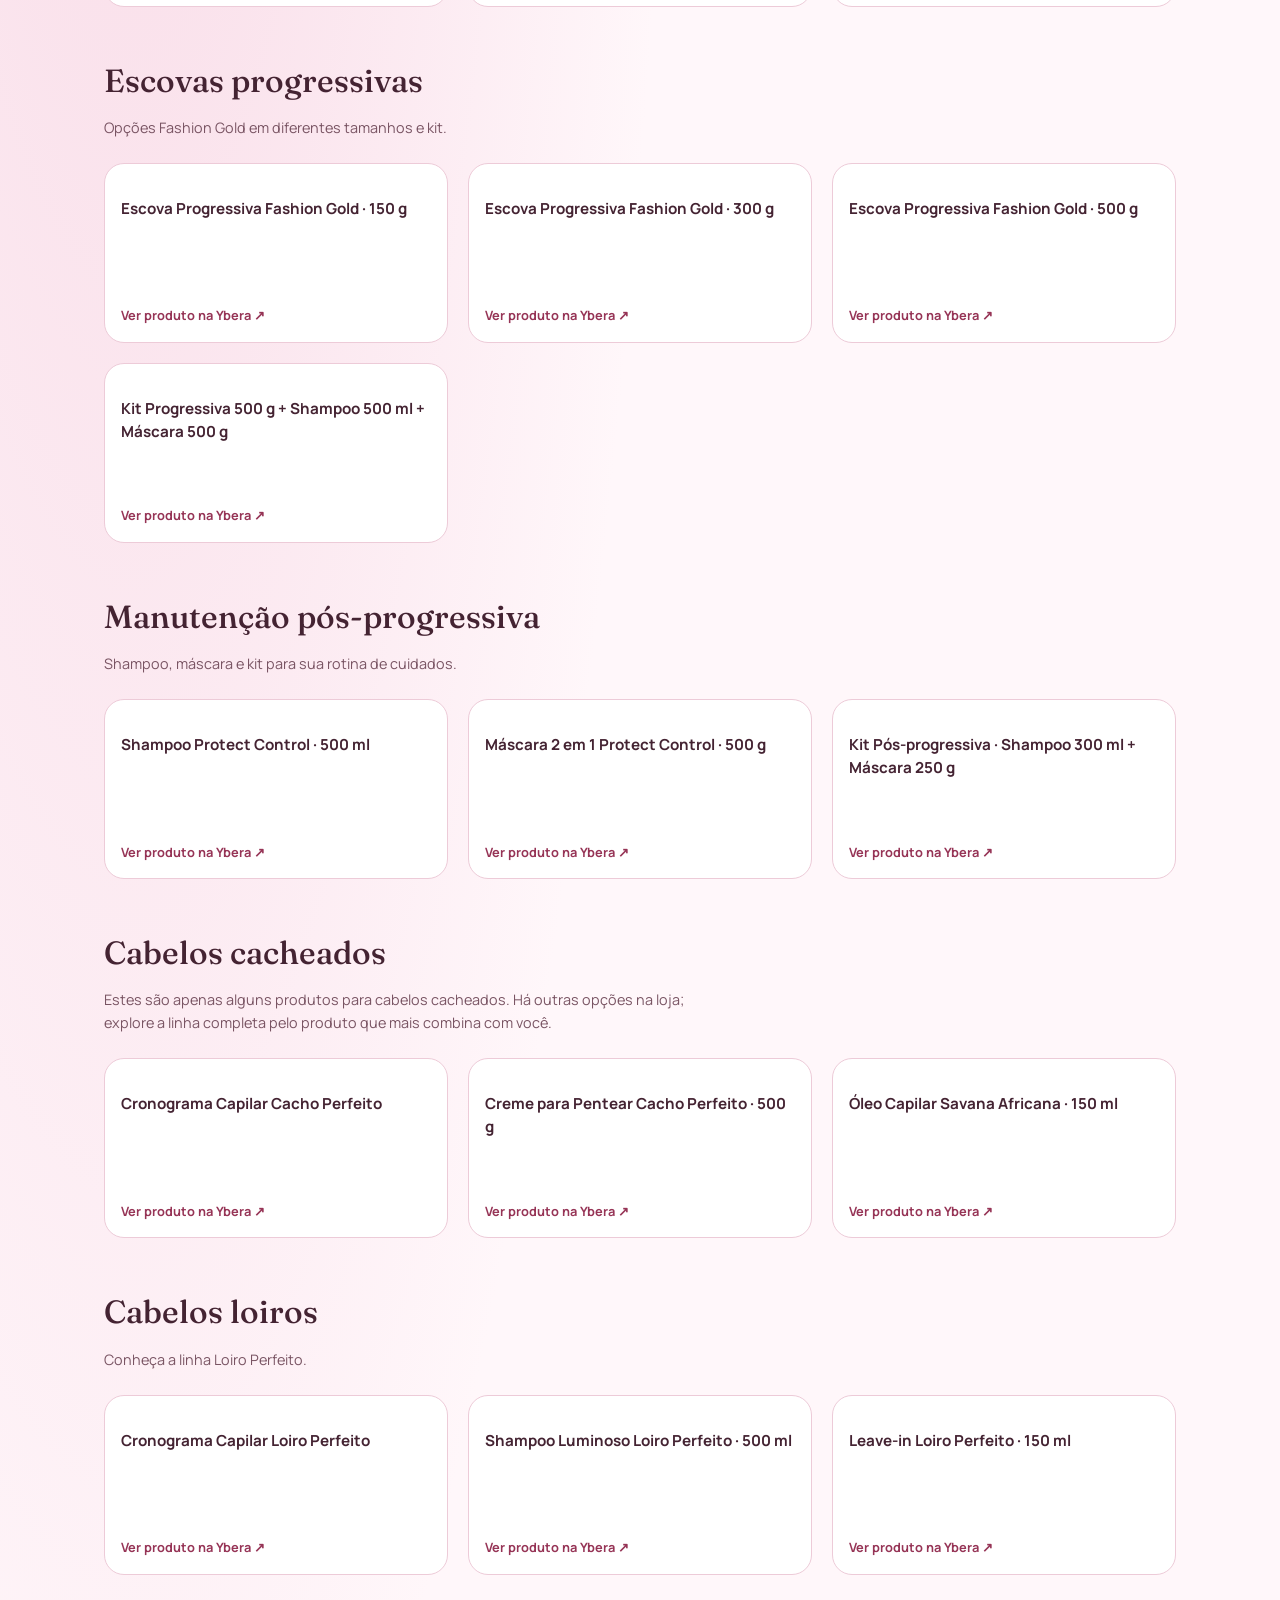
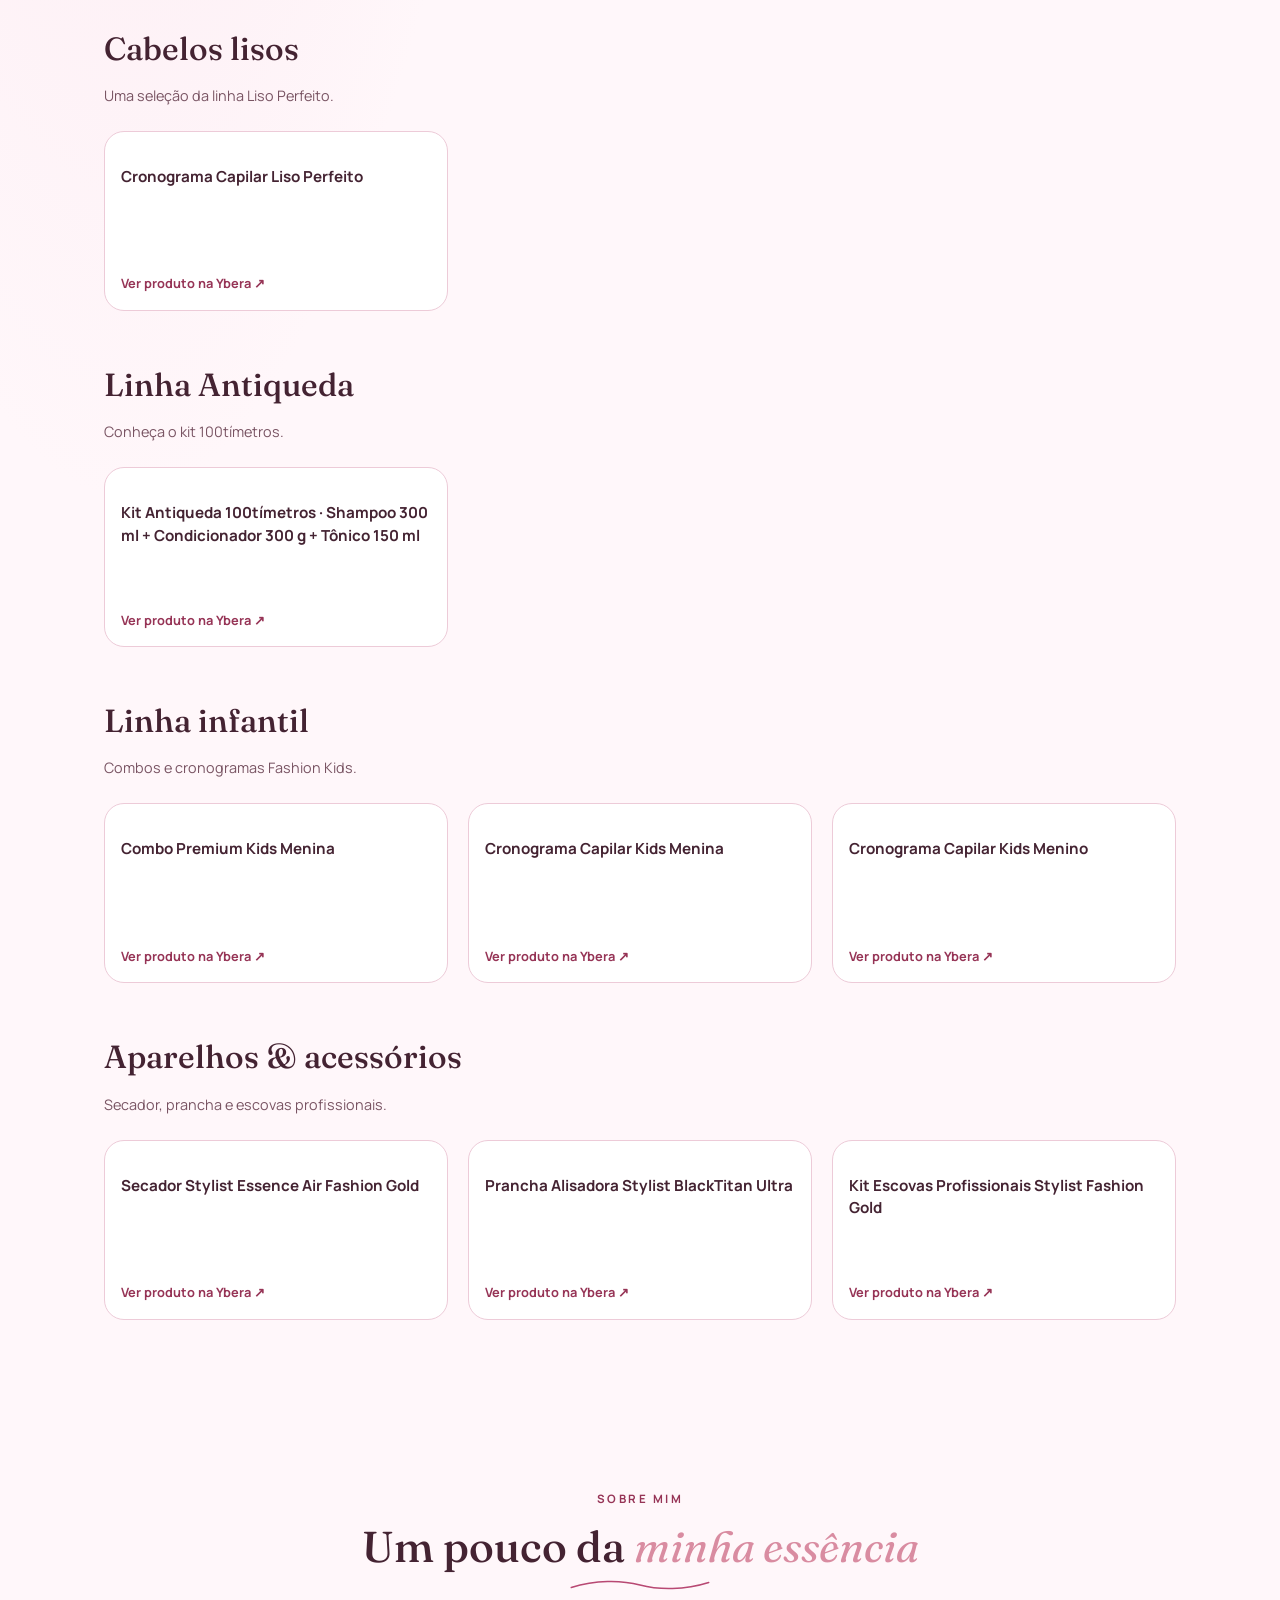
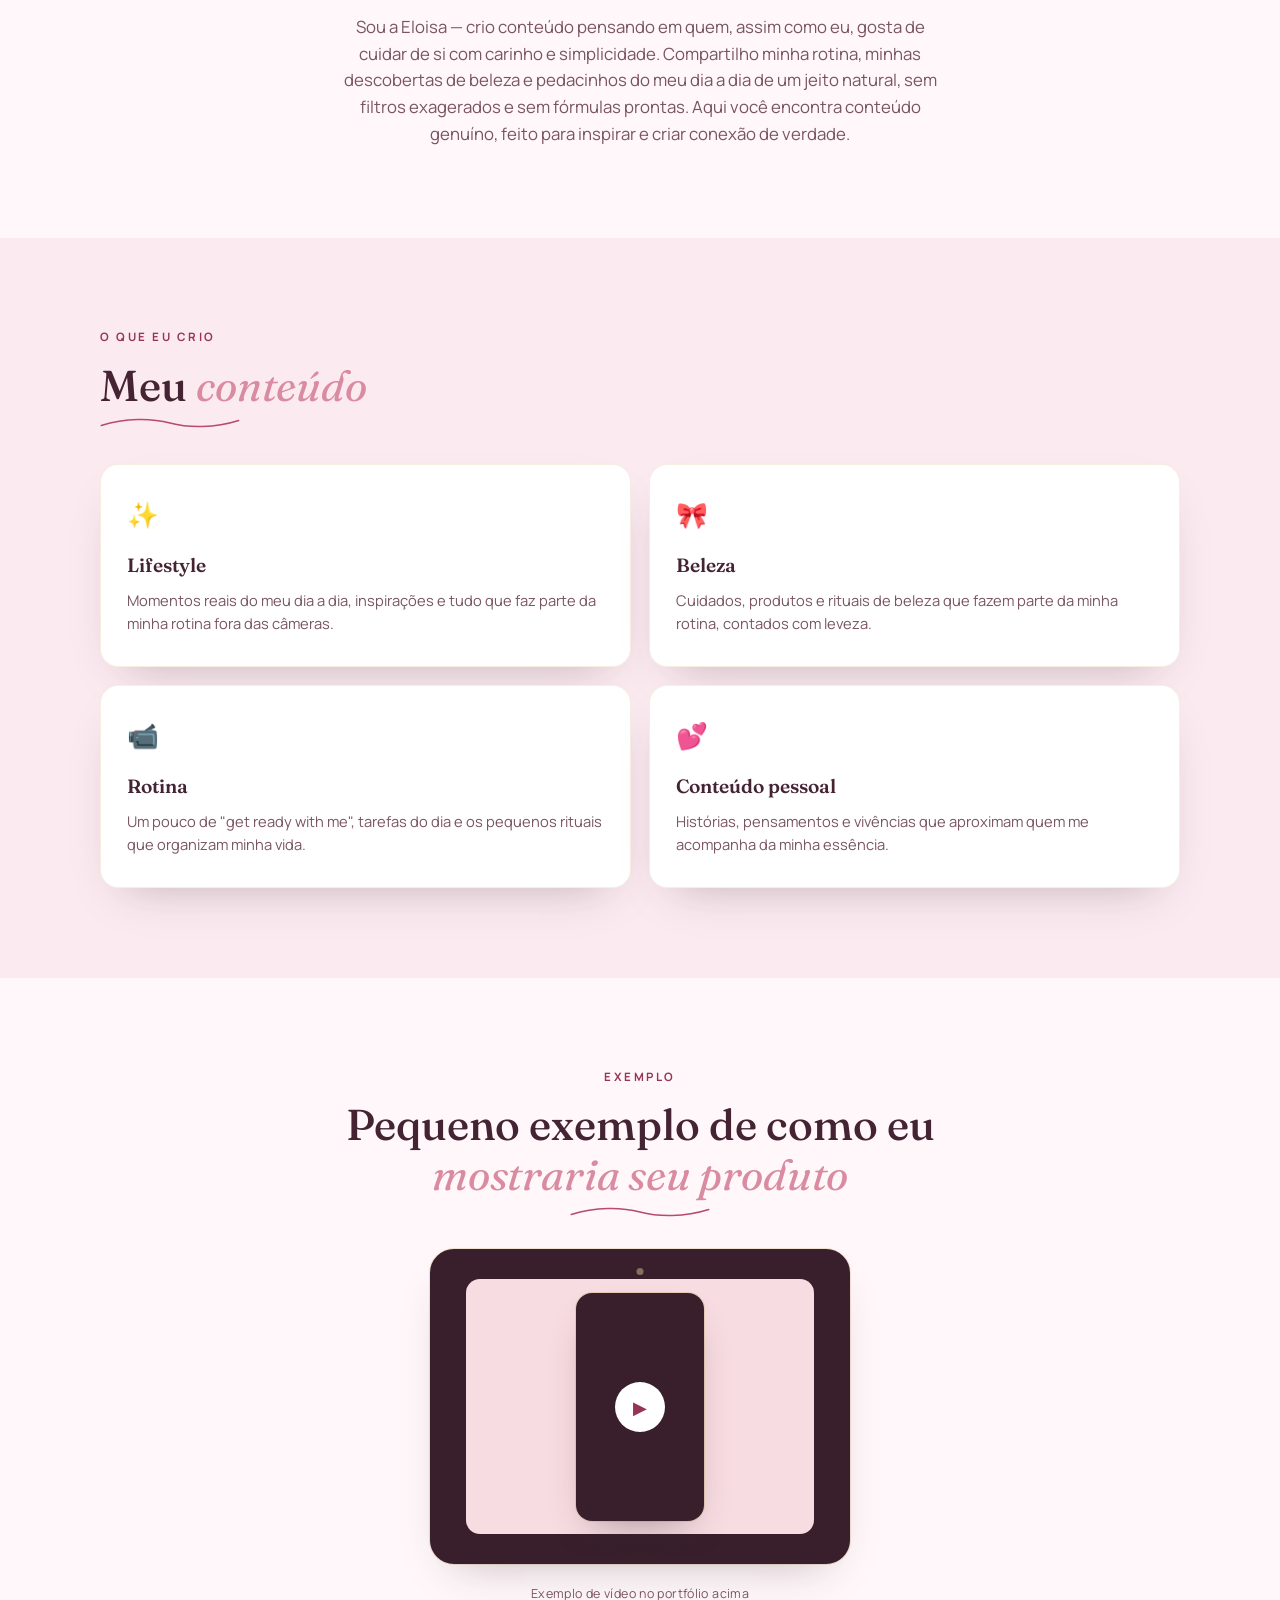
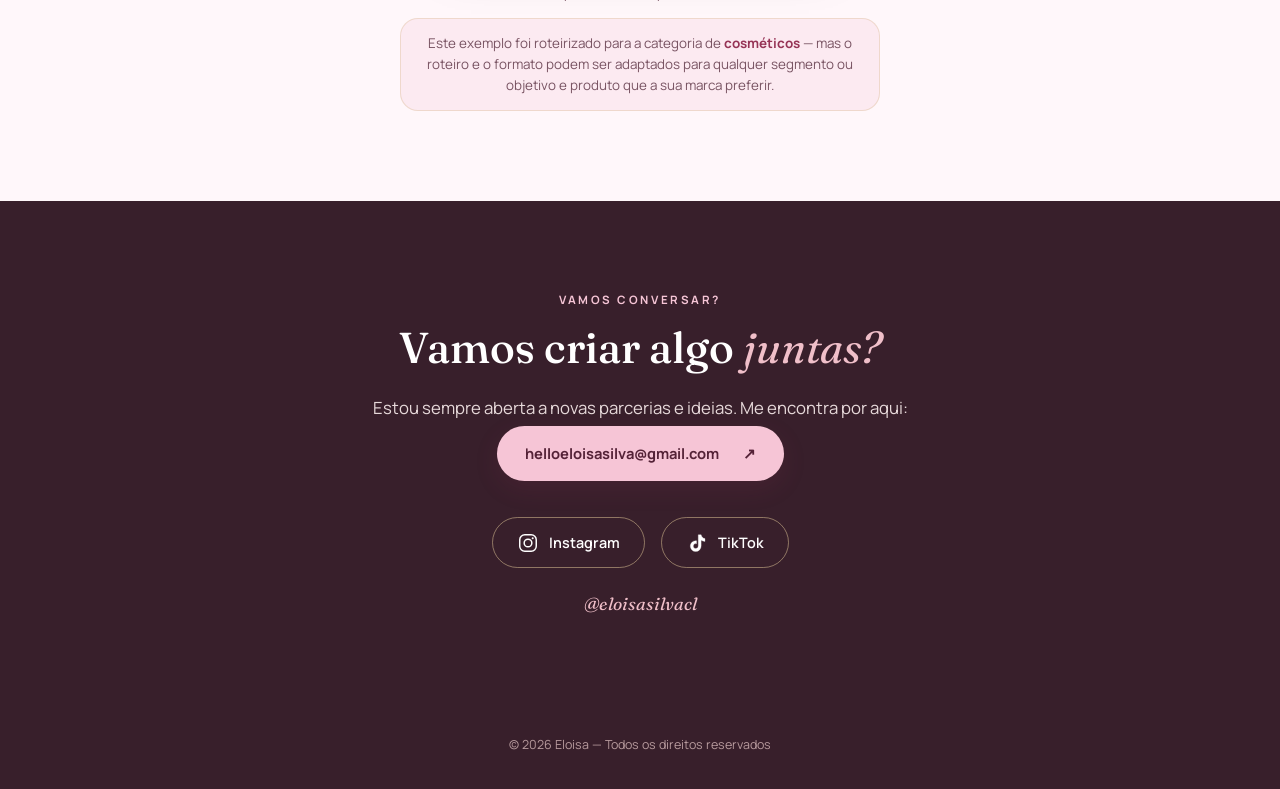
==== commit 2e65a970: "Add pink product catalog and email partnership contact" ====
--- a/index.html
+++ b/index.html
@@ -3,9 +3,8 @@
 <head>
 <meta charset="UTF-8">
 <meta name="viewport" content="width=device-width, initial-scale=1.0">
-<title>Eloisa — Portfólio</title>
+<title>Eloisa — Meus links e parcerias</title>
 <meta name="description" content="Portfólio de Eloisa, criadora de conteúdo — rotina, lifestyle e beleza contados de um jeito leve e autêntico.">
-
 <!-- Favicon — borboleta do site -->
 <link rel="icon" type="image/svg+xml" href="favicon.svg">
 
@@ -45,6 +44,7 @@
 <header class="nav">
   <span class="nav__mark">Eloisa</span>
   <nav class="nav__links">
+    <a href="#compras">Compras</a>
     <a href="#sobre">Sobre</a>
     <a href="#conteudo">Conteúdo</a>
     <a href="#fotos">Fotos</a>
@@ -60,11 +60,11 @@
     <img src="eloisa-foto-capa.png" alt="Foto de Eloisa" loading="eager">
   </div>
 
-  <p class="eyebrow reveal">Portfólio</p>
+  <p class="eyebrow reveal">Lifestyle · Beleza · UGC</p>
   <h1 class="hero__title reveal float-text">Eloisa</h1>
 
   <p class="hero__tagline reveal">
-    Conteúdo, rotina e lifestyle compartilhados de um jeito leve, autêntico e criativo.
+    Meu universo em um só lugar: beleza, rotina e os achadinhos que quero compartilhar com você.
   </p>
 
   <!--
@@ -86,9 +86,25 @@
     </svg>
   </a>
 
+  <a class="partnership-link" data-partnership href="mailto:helloeloisasilva@gmail.com?subject=Parceria%20com%20Eloisa">Parcerias por e-mail <span aria-hidden="true">↗</span></a>
+  <a class="shopping-jump" href="#compras">Explore meus achadinhos <span aria-hidden="true">↓</span></a>
+
   <div class="hero__scroll" aria-hidden="true">
     <span></span>
   </div>
+</section>
+
+<main>
+<section class="shopping-section" id="compras" aria-labelledby="shopping-title">
+  <div class="shopping-heading">
+    <p class="eyebrow">Escolhidos com carinho</p>
+    <h2 class="section__title" id="shopping-title">Meus <em>achadinhos</em></h2>
+    <p>Uma seleção de cuidados para o seu cabelo, organizada para você encontrar o que procura.</p>
+  </div>
+  <p class="affiliate-note">Links de afiliada: posso receber uma comissão pelas compras feitas por estes links.</p>
+  <nav class="category-nav" id="shopping-categories" aria-label="Categorias de produtos"></nav>
+  <div id="shopping-links"></div>
+  <noscript><p class="shopping-heading">Ative o JavaScript para consultar os links de compras.</p></noscript>
 </section>
 
 <!-- ============ SOBRE MIM ============ -->
@@ -199,6 +215,7 @@
       Estou sempre aberta a novas parcerias e ideias. Me encontra por aqui:
     </p>
 
+    <a class="partnership-link partnership-link--light" data-partnership href="mailto:helloeloisasilva@gmail.com?subject=Parceria%20com%20Eloisa">helloeloisasilva@gmail.com <span aria-hidden="true">↗</span></a>
     <div class="socials reveal">
       <!-- ██ EDITAR AQUI — LINK DO INSTAGRAM ██ -->
       <a href="https://instagram.com/eloisasilvacl" target="_blank" rel="noopener" class="social" aria-label="Instagram de Eloisa">
@@ -223,10 +240,12 @@
   </div>
 </section>
 
+</main>
 <footer class="footer">
   <p>© <span id="year"></span> Eloisa — Todos os direitos reservados</p>
 </footer>
 
+<script src="links.js"></script>
 <script src="script.js"></script>
 </body>
 </html>
--- a/style.css
+++ b/style.css
@@ -716,4 +716,85 @@
   background: var(--escuro);
 }
 
-.footer p { margin: 0; color: #B79A9D; }+.footer p { margin: 0; color: #B79A9D; }
+/* Meus links — rosa, com espaço para compras e parcerias. */
+:root {
+  --bg: #fff7fa; --bg-tint: #fceaf1;
+  --dourado: #b84973; --dourado-escuro: #963456;
+  --dourado-claro: #f6c5d6; --dourado-profundo: #732340;
+  --dourado-brilho: #f9d7e4; --texto: #442332; --texto-suave: #795463;
+  --escuro: #381f2b; --f-signature: "Fraunces", Georgia, serif;
+}
+body { background: radial-gradient(ellipse at 10% 4%, #f7d5e3 0, transparent 35%), var(--bg); }
+.wallpaper, .wallpaper-texture, .hero__glow { display: none; }
+.nav { border-bottom: 1px solid #efd5df; background: #fff7faed; }
+.hero { min-height: auto; padding: 120px 24px 64px; }
+.hero__portrait { width: 138px; height: 138px; border-radius: 50%; overflow: hidden; border: 5px solid white; box-shadow: 0 12px 35px #8f315322; margin-bottom: 24px; }
+.hero__portrait img { width: 100%; height: 100%; object-fit: cover; }
+.hero__title { font-size: clamp(3.6rem, 13vw, 5.6rem); text-shadow: none; animation: none; margin-bottom: 18px; }
+.letter { animation: none; text-shadow: none; }
+.hero__tagline { max-width: 42ch; margin-bottom: 26px; }
+.btn-cta { background: white; border: 1px solid #e9b5c9; color: var(--dourado-escuro); padding: 13px 28px; box-shadow: none; }
+.partnership-link { display: inline-flex; align-items: center; justify-content: center; gap: 24px; background: var(--dourado-escuro); color: white; padding: 16px 28px; border-radius: 999px; margin-top: 14px; font-size: .92rem; font-weight: 700; box-shadow: 0 8px 24px #96345624; transition: background .2s, transform .2s; }
+.partnership-link:hover { background: var(--dourado-profundo); transform: translateY(-2px); }
+.shopping-jump { margin-top: 28px; font-size: .82rem; color: var(--texto-suave); }
+.shopping-jump span { margin-left: 10px; }
+.hero__scroll { display: none; }
+.shopping-section { max-width: 920px; margin: auto; padding: 30px 24px 80px; scroll-margin-top: 100px; }
+.shopping-heading { text-align: center; }
+.shopping-heading .section__title { margin-bottom: 10px; }
+.shopping-heading > p:last-child { color: var(--texto-suave); font-size: .95rem; margin: 0 auto 32px; max-width: 42ch; }
+.shopping-grid { display: grid; grid-template-columns: repeat(2, minmax(0, 1fr)); gap: 16px; }
+.shopping-card { display: flex; align-items: center; gap: 22px; padding: 28px; border: 1px solid #edcbd8; background: #ffffffc9; border-radius: 22px; transition: border-color .2s, transform .2s; }
+a.shopping-card:hover { transform: translateY(-4px); border-color: var(--dourado); }
+.shopping-card__icon { flex-shrink: 0; display: grid; place-items: center; width: 58px; height: 68px; background: #fceaf1; border-radius: 30px 30px 12px 12px; font-size: 2rem; color: var(--dourado-escuro); }
+.shopping-card__number { color: var(--texto-suave); font-size: .65rem; letter-spacing: .12em; }
+.shopping-card h3 { font-family: var(--f-display); font-size: 1.2rem; font-weight: 500; margin: 4px 0 8px; }
+.shopping-card p { font-size: .8rem; color: var(--texto-suave); margin: 0 0 16px; }
+.shopping-card__action { font-size: .75rem; font-weight: 700; color: var(--dourado-escuro); }
+.shopping-card--pending .shopping-card__action { background: #fceaf1; padding: 5px 10px; border-radius: 30px; }
+.section { scroll-margin-top: 70px; }
+.section--dark { background: var(--escuro); }
+.partnership-link--light { background: #f6c5d6; color: #542237; margin: 4px 0 28px; }
+.partnership-link--light:hover { background: #ffe2ed; }
+.reveal { opacity: 1; transform: none; }
+.tablet { max-width: 420px; margin: auto; border: 10px solid var(--escuro); border-radius: 24px; overflow: hidden; background: var(--escuro); }
+.tablet__video { position: relative; cursor: pointer; }
+.tablet video { display: block; width: 100%; max-height: 560px; }
+.tablet__play { position: absolute; top: 50%; left: 50%; transform: translate(-50%, -50%); background: white; color: var(--dourado-escuro); border-radius: 50%; width: 50px; height: 50px; display: grid; place-items: center; pointer-events: none; }
+.tablet__play.is-hidden { opacity: 0; }
+@media (max-width: 620px) {
+  .shopping-grid { grid-template-columns: 1fr; }
+  .shopping-card { padding: 22px; }
+  .hero { padding-top: 100px; }
+  .section { padding: 64px 24px; }
+  .butterfly { opacity: .45; }
+}
+
+/* Catálogo de produtos por categoria */
+.shopping-section { max-width: 1120px; }
+.affiliate-note { text-align: center; color: var(--texto-suave); font-size: .78rem; margin: 0 0 24px; }
+.category-nav { display: flex; flex-wrap: wrap; justify-content: center; gap: 8px; margin-bottom: 46px; }
+.category-nav a { border: 1px solid #e9b5c9; background: white; border-radius: 999px; padding: 9px 15px; font-size: .78rem; font-weight: 600; }
+.category-nav a:hover { background: var(--bg-tint); }
+.product-category { scroll-margin-top: 100px; margin-top: 48px; }
+.product-category > h3 { font-family: var(--f-display); font-size: clamp(1.5rem, 4vw, 2rem); font-weight: 500; margin: 0 0 10px; }
+.product-category__description { color: var(--texto-suave); font-size: .9rem; max-width: 70ch; margin: 0 0 24px; }
+.product-grid { display: grid; grid-template-columns: repeat(3, minmax(0, 1fr)); gap: 20px; }
+.product-card { display: flex; flex-direction: column; min-width: 0; overflow: hidden; background: white; border: 1px solid #edcbd8; border-radius: 20px; padding: 16px; transition: transform .2s, border-color .2s; }
+.product-card:hover { transform: translateY(-4px); border-color: var(--dourado); }
+.product-card__image { width: 100%; height: auto; aspect-ratio: 1; object-fit: contain; border-radius: 12px; }
+.product-card__image[hidden] { display: none; }
+.product-card h4 { font-family: var(--f-body); font-size: .95rem; line-height: 1.5; margin: 18px 0; font-weight: 700; overflow-wrap: anywhere; }
+.product-card__action { margin-top: auto; color: var(--dourado-escuro); font-size: .8rem; font-weight: 700; padding-top: 8px; }
+.product-card--no-image { min-height: 180px; }
+@media (max-width: 850px) { .product-grid { grid-template-columns: repeat(2, minmax(0, 1fr)); } }
+@media (max-width: 480px) {
+  .product-grid { gap: 12px; }
+  .product-card { padding: 12px; border-radius: 16px; }
+  .product-card h4 { font-size: .82rem; margin: 12px 0; }
+  .product-card__action { font-size: .72rem; }
+  .category-nav { justify-content: flex-start; }
+  .partnership-link { max-width: 100%; overflow-wrap: anywhere; gap: 12px; }
+}
+@media (max-width: 340px) { .product-grid { grid-template-columns: 1fr; } }
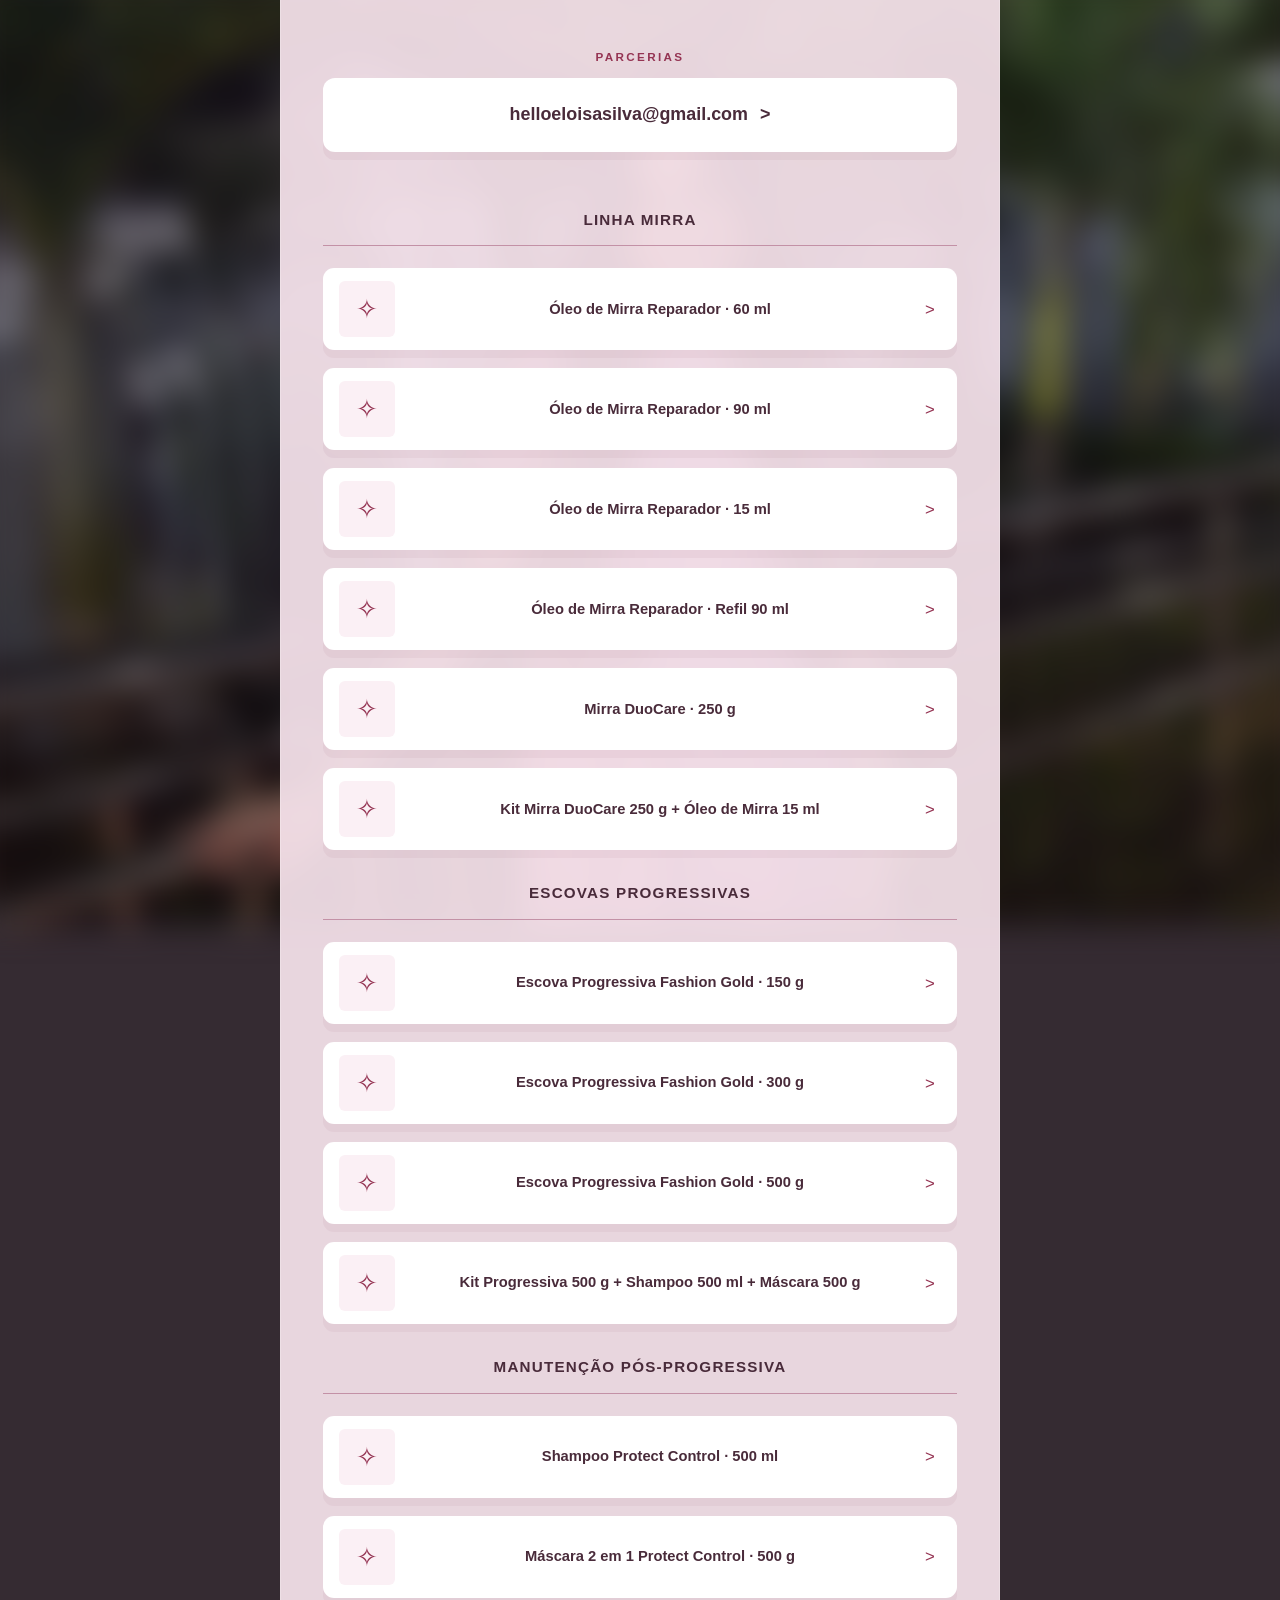
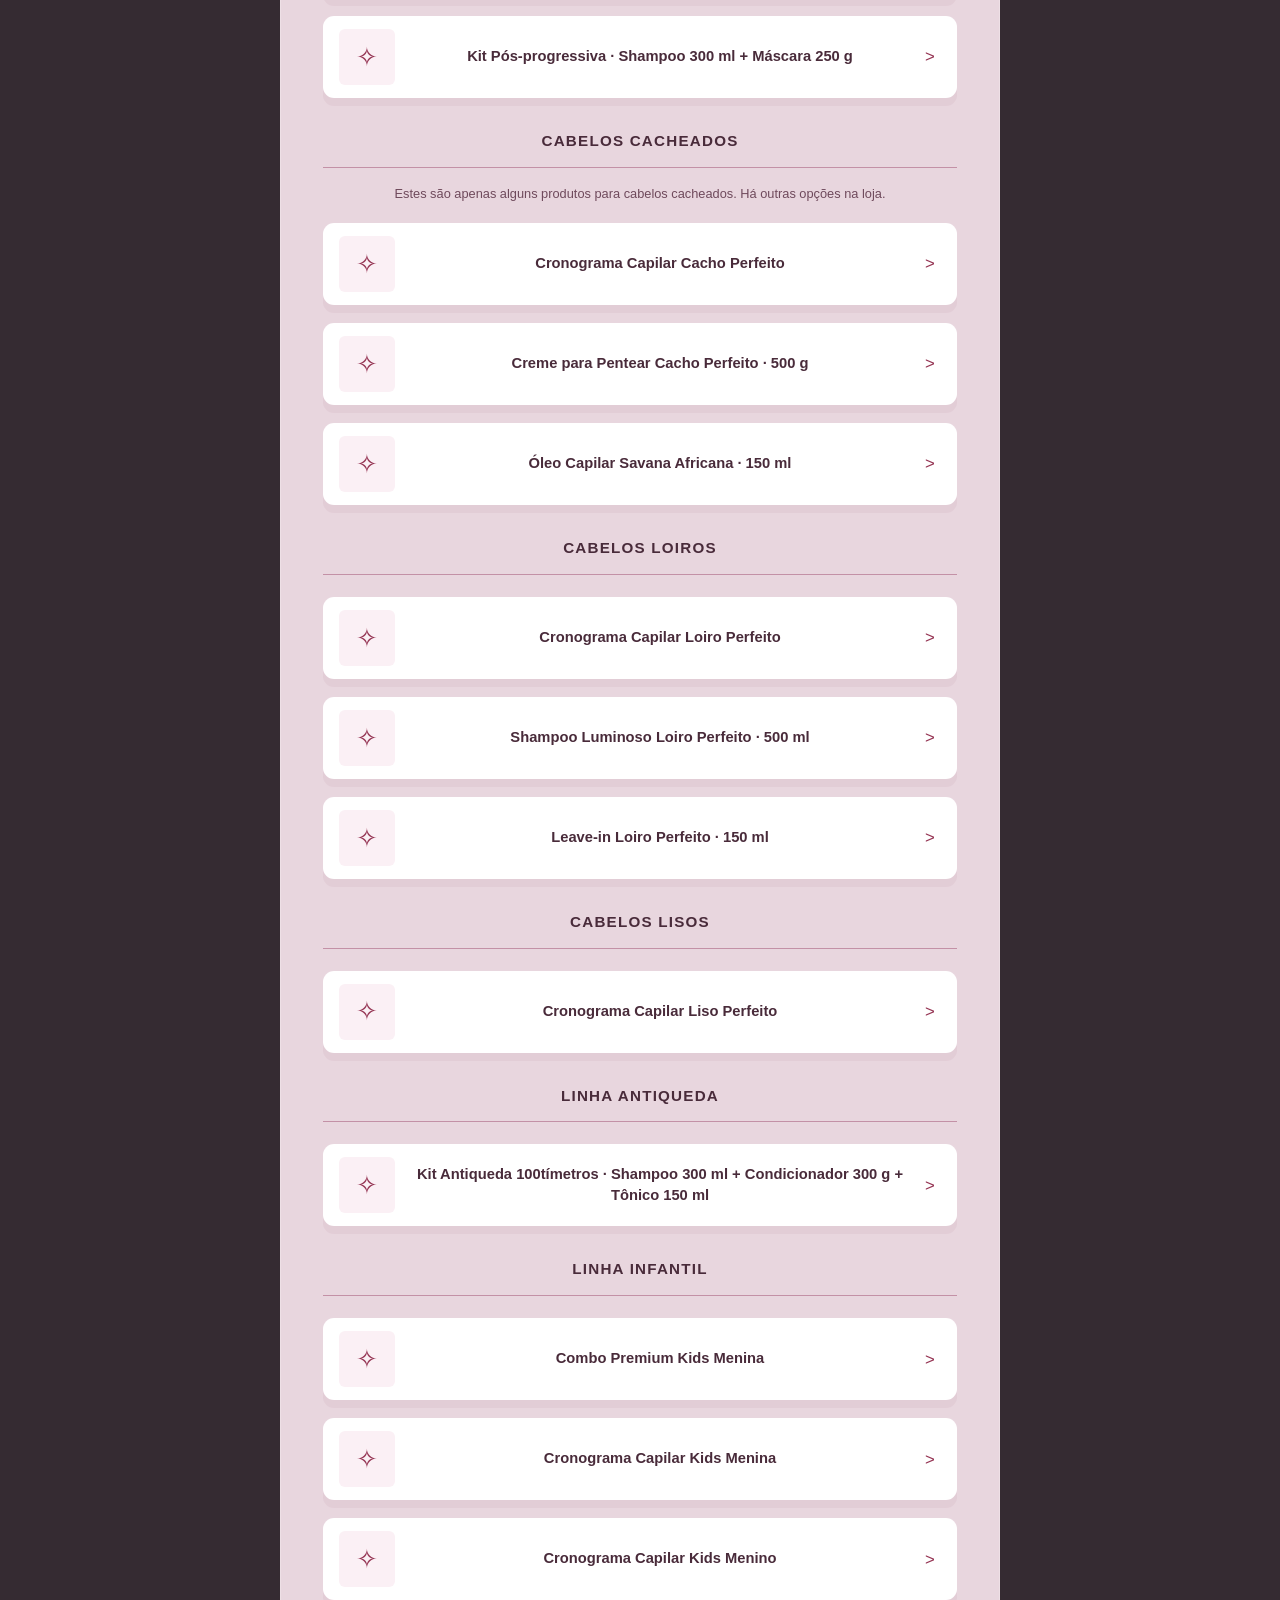
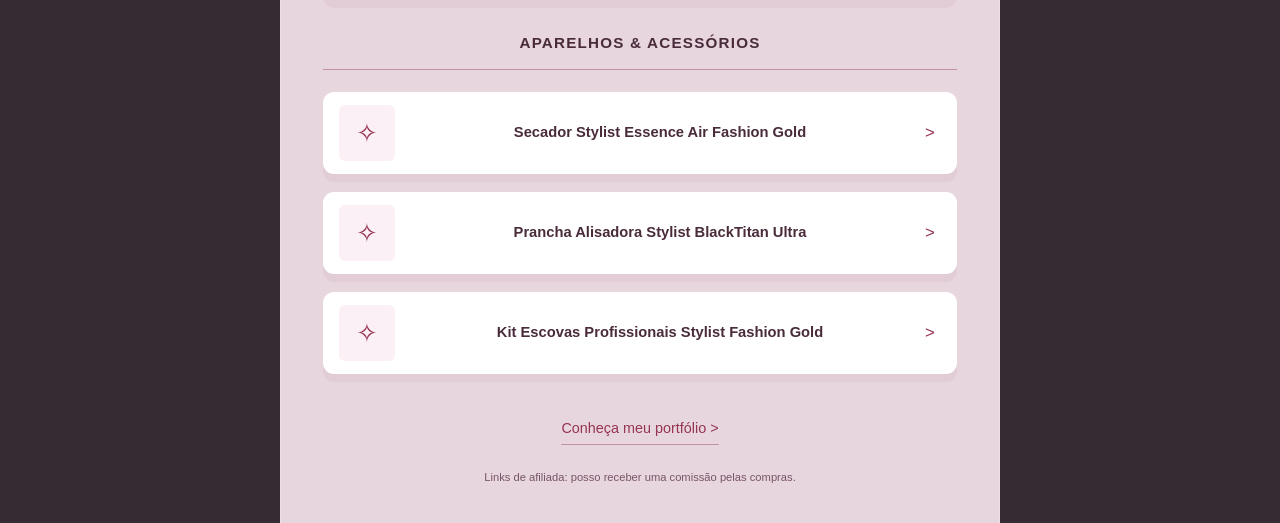
==== commit d1268170: "Simplify links page with compact products and blurred photo background" ====
--- a/index.html
+++ b/index.html
@@ -1,251 +1,27 @@
-<!DOCTYPE html>
-<html lang="pt-BR">
-<head>
-<meta charset="UTF-8">
-<meta name="viewport" content="width=device-width, initial-scale=1.0">
-<title>Eloisa — Meus links e parcerias</title>
-<meta name="description" content="Portfólio de Eloisa, criadora de conteúdo — rotina, lifestyle e beleza contados de um jeito leve e autêntico.">
-<!-- Favicon — borboleta do site -->
-<link rel="icon" type="image/svg+xml" href="favicon.svg">
-
-<!-- Google Fonts: Fraunces (display, com itálico elegante) + Manrope (texto/interface) -->
-<link rel="preconnect" href="https://fonts.googleapis.com">
-<link rel="preconnect" href="https://fonts.gstatic.com" crossorigin>
-<link href="https://fonts.googleapis.com/css2?family=Fraunces:ital,opsz,wght@0,9..144,300;0,9..144,500;0,9..144,600;1,9..144,400;1,9..144,500&family=Manrope:wght@400;500;600;700&display=swap" rel="stylesheet">
-
-<link rel="stylesheet" href="style.css">
-</head>
-<body>
-
-<!-- ============ PAPEL DE PAREDE DINÂMICO ============ -->
-<div class="wallpaper" aria-hidden="true"></div>
-<div class="wallpaper-texture" aria-hidden="true"></div>
-<div class="sparkles" id="sparkles" aria-hidden="true"></div>
-
-<!-- ============ BORBOLETA — companheira flutuante ============ -->
-<div class="butterfly" id="butterfly" aria-hidden="true">
-  <svg viewBox="0 0 100 84" width="100%" height="100%">
-    <g class="wing wing--left">
-      <path d="M50 42 C 28 4, -4 2, 3 34 C 7 56, 30 58, 50 44 Z" fill="#FFFFFF" stroke="#C6A15B" stroke-width="1"/>
-      <path d="M50 46 C 32 32, 12 42, 16 58 C 19 70, 38 68, 50 50 Z" fill="#FCF2EA" stroke="#C6A15B" stroke-width="0.7" opacity="0.95"/>
-    </g>
-    <g class="wing wing--right">
-      <path d="M50 42 C 72 4, 104 2, 97 34 C 93 56, 70 58, 50 44 Z" fill="#FFFFFF" stroke="#C6A15B" stroke-width="1"/>
-      <path d="M50 46 C 68 32, 88 42, 84 58 C 81 70, 62 68, 50 50 Z" fill="#FCF2EA" stroke="#C6A15B" stroke-width="0.7" opacity="0.95"/>
-    </g>
-    <ellipse cx="50" cy="44" rx="2.2" ry="15" fill="#4A3438"/>
-    <circle cx="50" cy="27" r="2.2" fill="#4A3438"/>
-    <path d="M50 27 C 46 21, 43 19, 41 15" stroke="#4A3438" stroke-width="0.9" fill="none" stroke-linecap="round"/>
-    <path d="M50 27 C 54 21, 57 19, 59 15" stroke="#4A3438" stroke-width="0.9" fill="none" stroke-linecap="round"/>
-  </svg>
-</div>
-
-<!-- ============ NAV ============ -->
-<header class="nav">
-  <span class="nav__mark">Eloisa</span>
-  <nav class="nav__links">
-    <a href="#compras">Compras</a>
-    <a href="#sobre">Sobre</a>
-    <a href="#conteudo">Conteúdo</a>
-    <a href="#fotos">Fotos</a>
-    <a href="#contato">Contato</a>
-  </nav>
-</header>
-
-<!-- ============ HERO ============ -->
-<section class="hero">
-  <div class="hero__glow" aria-hidden="true"></div>
-
-  <div class="hero__portrait reveal">
-    <img src="eloisa-foto-capa.png" alt="Foto de Eloisa" loading="eager">
-  </div>
-
-  <p class="eyebrow reveal">Lifestyle · Beleza · UGC</p>
-  <h1 class="hero__title reveal float-text">Eloisa</h1>
-
-  <p class="hero__tagline reveal">
-    Meu universo em um só lugar: beleza, rotina e os achadinhos que quero compartilhar com você.
-  </p>
-
-  <!--
-    ██ EDITAR AQUI — LINK DO PORTFÓLIO ██
-    Se usar um link externo (Google Drive, Canva, etc.), NÃO adicione o atributo "download" —
-    ele só funciona com arquivos locais, na mesma pasta do site.
-  -->
-  <a
-    href="https://drive.google.com/file/d/1HOfV4WAXOyeJSf_gyC-RzxfZY5Q5sCSN/view?usp=drive_link"
-    class="btn-cta reveal"
-    id="portfolio-link"
-    target="_blank"
-    rel="noopener"
-  >
-    <span>Ver meu portfólio</span>
-    <svg width="18" height="18" viewBox="0 0 24 24" fill="none" aria-hidden="true">
-      <path d="M12 4V16M12 16L7 11M12 16L17 11" stroke="currentColor" stroke-width="1.8" stroke-linecap="round" stroke-linejoin="round"/>
-      <path d="M4 19H20" stroke="currentColor" stroke-width="1.8" stroke-linecap="round"/>
-    </svg>
-  </a>
-
-  <a class="partnership-link" data-partnership href="mailto:helloeloisasilva@gmail.com?subject=Parceria%20com%20Eloisa">Parcerias por e-mail <span aria-hidden="true">↗</span></a>
-  <a class="shopping-jump" href="#compras">Explore meus achadinhos <span aria-hidden="true">↓</span></a>
-
-  <div class="hero__scroll" aria-hidden="true">
-    <span></span>
-  </div>
-</section>
-
-<main>
-<section class="shopping-section" id="compras" aria-labelledby="shopping-title">
-  <div class="shopping-heading">
-    <p class="eyebrow">Escolhidos com carinho</p>
-    <h2 class="section__title" id="shopping-title">Meus <em>achadinhos</em></h2>
-    <p>Uma seleção de cuidados para o seu cabelo, organizada para você encontrar o que procura.</p>
-  </div>
-  <p class="affiliate-note">Links de afiliada: posso receber uma comissão pelas compras feitas por estes links.</p>
-  <nav class="category-nav" id="shopping-categories" aria-label="Categorias de produtos"></nav>
-  <div id="shopping-links"></div>
-  <noscript><p class="shopping-heading">Ative o JavaScript para consultar os links de compras.</p></noscript>
-</section>
-
-<!-- ============ SOBRE MIM ============ -->
-<section class="section" id="sobre">
-  <div class="section__inner section__inner--narrow">
-    <p class="eyebrow reveal">Sobre mim</p>
-    <h2 class="section__title reveal">
-      Um pouco da <em>minha essência</em>
-      <svg class="squiggle" viewBox="0 0 220 20" aria-hidden="true">
-        <path d="M2 14C40 2 80 2 110 10C140 18 180 18 218 6" />
-      </svg>
-    </h2>
-    <p class="section__text reveal">
-      Sou a Eloisa — crio conteúdo pensando em quem, assim como eu, gosta de cuidar de si com carinho e simplicidade.
-      Compartilho minha rotina, minhas descobertas de beleza e pedacinhos do meu dia a dia de um jeito natural,
-      sem filtros exagerados e sem fórmulas prontas. Aqui você encontra conteúdo genuíno, feito para inspirar e
-      criar conexão de verdade.
-    </p>
-  </div>
-</section>
-
-<!-- ============ MEU CONTEÚDO ============ -->
-<section class="section section--tint" id="conteudo">
-  <div class="section__inner">
-    <p class="eyebrow reveal">O que eu crio</p>
-    <h2 class="section__title reveal">
-      Meu <em>conteúdo</em>
-      <svg class="squiggle" viewBox="0 0 220 20" aria-hidden="true">
-        <path d="M2 14C40 2 80 2 110 10C140 18 180 18 218 6" />
-      </svg>
-    </h2>
-
-    <div class="cards">
-      <div class="card reveal">
-        <span class="card__icon">✨</span>
-        <h3>Lifestyle</h3>
-        <p>Momentos reais do meu dia a dia, inspirações e tudo que faz parte da minha rotina fora das câmeras.</p>
-      </div>
-
-      <div class="card reveal">
-        <span class="card__icon">🎀</span>
-        <h3>Beleza</h3>
-        <p>Cuidados, produtos e rituais de beleza que fazem parte da minha rotina, contados com leveza.</p>
-      </div>
-
-      <div class="card reveal">
-        <span class="card__icon">📹</span>
-        <h3>Rotina</h3>
-        <p>Um pouco de "get ready with me", tarefas do dia e os pequenos rituais que organizam minha vida.</p>
-      </div>
-
-      <div class="card reveal">
-        <span class="card__icon">💕</span>
-        <h3>Conteúdo pessoal</h3>
-        <p>Histórias, pensamentos e vivências que aproximam quem me acompanha da minha essência.</p>
-      </div>
-    </div>
-  </div>
-</section>
-
-<!-- ============ FOTOS ============ -->
-<section class="section" id="fotos">
-  <div class="section__inner section__inner--narrow">
-    <p class="eyebrow reveal">Exemplo</p>
-    <h2 class="section__title reveal">
-      Pequeno exemplo de como eu <em>mostraria seu produto</em>
-      <svg class="squiggle" viewBox="0 0 220 20" aria-hidden="true">
-        <path d="M2 14C40 2 80 2 110 10C140 18 180 18 218 6" />
-      </svg>
-    </h2>
-  </div>
-
-  <div class="tablet-showcase">
-    <div class="tablet reveal">
-      <span class="tablet__camera" aria-hidden="true"></span>
-      <div class="tablet__screen">
-        <div class="tablet__video" id="tablet-video-wrap">
-          <video
-            id="tablet-video"
-            src="exemplo-video.mp4"
-            playsinline
-            preload="metadata"
-            loop
-          ></video>
-          <span class="tablet__play" id="tablet-play" aria-hidden="true">▶</span>
-        </div>
-      </div>
-    </div>
-  </div>
-
-  <p class="phone-gallery__caption reveal">Exemplo de vídeo no portfólio acima</p>
-
-  <p class="video-note reveal">
-    Este exemplo foi roteirizado para a categoria de <strong>cosméticos</strong> — mas o roteiro e o
-    formato podem ser adaptados para qualquer segmento ou objetivo e produto que a sua marca preferir.
-  </p>
-</section>
-
-<!-- ============ CONTATO / REDES ============ -->
-<section class="section section--dark" id="contato">
-  <div class="section__inner section__inner--narrow">
-    <p class="eyebrow eyebrow--light reveal">Vamos conversar?</p>
-    <h2 class="section__title section__title--light reveal">
-      Vamos criar algo <em>juntas?</em>
-    </h2>
-
-    <p class="section__text section__text--light reveal">
-      Estou sempre aberta a novas parcerias e ideias. Me encontra por aqui:
-    </p>
-
-    <a class="partnership-link partnership-link--light" data-partnership href="mailto:helloeloisasilva@gmail.com?subject=Parceria%20com%20Eloisa">helloeloisasilva@gmail.com <span aria-hidden="true">↗</span></a>
-    <div class="socials reveal">
-      <!-- ██ EDITAR AQUI — LINK DO INSTAGRAM ██ -->
-      <a href="https://instagram.com/eloisasilvacl" target="_blank" rel="noopener" class="social" aria-label="Instagram de Eloisa">
-        <svg width="22" height="22" viewBox="0 0 24 24" fill="none" aria-hidden="true">
-          <rect x="3" y="3" width="18" height="18" rx="5.5" stroke="currentColor" stroke-width="1.6"/>
-          <circle cx="12" cy="12" r="4.2" stroke="currentColor" stroke-width="1.6"/>
-          <circle cx="17.1" cy="6.9" r="1.1" fill="currentColor"/>
-        </svg>
-        Instagram
-      </a>
-
-      <!-- ██ EDITAR AQUI — LINK DO TIKTOK ██ -->
-      <a href="https://tiktok.com/@eloisasilvacl" target="_blank" rel="noopener" class="social" aria-label="TikTok de Eloisa">
-        <svg width="22" height="22" viewBox="0 0 24 24" fill="none" aria-hidden="true">
-          <path d="M16.5 3c.4 2.2 2 3.9 4.2 4.2v3.1c-1.5 0-2.9-.5-4.2-1.3v6.4a5.9 5.9 0 1 1-5.9-5.9c.3 0 .6 0 .9.1v3.2a2.7 2.7 0 1 0 1.9 2.6V3h3.1z" stroke="currentColor" stroke-width="0.3" fill="currentColor"/>
-        </svg>
-        TikTok
-      </a>
-    </div>
-
-    <p class="handle reveal">@eloisasilvacl</p>
-  </div>
-</section>
-
-</main>
-<footer class="footer">
-  <p>© <span id="year"></span> Eloisa — Todos os direitos reservados</p>
-</footer>
-
-<script src="links.js"></script>
-<script src="script.js"></script>
-</body>
-</html>
+<!DOCTYPE html>
+<html lang="pt-BR">
+<head>
+  <meta charset="UTF-8">
+  <meta name="viewport" content="width=device-width, initial-scale=1.0">
+  <title>Eloisa — Produtos e parcerias</title>
+  <meta name="description" content="Entre em contato com Eloisa para parcerias e encontre produtos Ybera organizados por categoria.">
+  <link rel="icon" type="image/svg+xml" href="favicon.svg">
+  <link rel="stylesheet" href="style.css">
+  <script src="links.js" defer></script>
+</head>
+<body>
+  <div class="photo-background" aria-hidden="true"></div>
+  <main class="link-page">
+    <header class="contact-header">
+      <p class="contact-label">PARCERIAS</p>
+      <a class="contact-email" data-partnership href="mailto:helloeloisasilva@gmail.com?subject=Parceria%20com%20Eloisa">helloeloisasilva@gmail.com <span aria-hidden="true">&gt;</span></a>
+    </header>
+    <div id="shopping-links"></div>
+    <noscript><p>Ative o JavaScript para consultar os produtos.</p></noscript>
+    <footer class="link-footer">
+      <a class="portfolio-link" href="https://drive.google.com/file/d/1HOfV4WAXOyeJSf_gyC-RzxfZY5Q5sCSN/view?usp=drive_link" target="_blank" rel="noopener noreferrer">Conheça meu portfólio <span aria-hidden="true">&gt;</span></a>
+      <p>Links de afiliada: posso receber uma comissão pelas compras.</p>
+    </footer>
+  </main>
+</body>
+</html>
--- a/style.css
+++ b/style.css
@@ -1,800 +1,34 @@
-/* =========================================================
-   PORTFÓLIO ELOISA — DESIGN TOKENS
-   Paleta: rosa claro / rosa pastel / off-white + dourado
-   Tipografia: Fraunces (display) + Manrope (interface)
-   ========================================================= */
-
-:root {
-  /* cor */
-  --bg:            #FFF9F6;   /* off-white quente */
-  --bg-tint:       #FCEEEF;   /* rosa pastel bem claro para seções alternadas */
-  --rosa-pastel:   #F7DCE1;
-  --rosa-claro:    #F0BFC9;
-  --rosa-deep:     #D98CA1;
-  --dourado:       #C6A15B;
-  --dourado-claro: #E7CE9C;
-  --dourado-escuro:#A9843F;
-  --texto:         #3A2C2E;
-  --texto-suave:   #7C6467;
-  --branco:        #FFFFFF;
-  --escuro:        #2B2023;   /* usado na seção final, "rosa quase preto" */
-
-  /* tipografia */
-  --f-display: "Fraunces", serif;
-  --f-body: "Manrope", sans-serif;
-
-  /* layout */
-  --max-w: 1080px;
-  --radius-lg: 28px;
-  --radius-md: 18px;
-  --radius-sm: 12px;
-  --shadow-soft: 0 20px 45px -25px rgba(58, 44, 46, 0.35);
-  --ease: cubic-bezier(0.22, 1, 0.36, 1);
-}
-
-@media (prefers-reduced-motion: reduce) {
-  *, *::before, *::after {
-    animation-duration: 0.01ms !important;
-    animation-iteration-count: 1 !important;
-    transition-duration: 0.01ms !important;
-    scroll-behavior: auto !important;
-  }
-}
-
-* { box-sizing: border-box; }
-
-html { scroll-behavior: smooth; background: var(--bg); }
-
-body {
-  margin: 0;
-  background: transparent;
-  color: var(--texto);
-  font-family: var(--f-body);
-  font-weight: 400;
-  line-height: 1.6;
-  -webkit-font-smoothing: antialiased;
-}
-
-img { max-width: 100%; display: block; }
-
-a { color: inherit; text-decoration: none; }
-
-:focus-visible {
-  outline: 2px solid var(--dourado-escuro);
-  outline-offset: 3px;
-  border-radius: 4px;
-}
-
-/* =========================================================
-   PAPEL DE PAREDE DINÂMICO — fundo animado em tons de rosa
-   ========================================================= */
-
-.wallpaper {
-  position: fixed;
-  inset: 0;
-  z-index: -3;
-  background:
-    radial-gradient(38% 32% at 10% 15%, rgba(240, 191, 201, 0.65), transparent 70%),
-    radial-gradient(30% 26% at 88% 10%, rgba(198, 161, 91, 0.32), transparent 70%),
-    radial-gradient(36% 32% at 82% 62%, rgba(217, 140, 161, 0.4), transparent 70%),
-    radial-gradient(32% 30% at 12% 80%, rgba(247, 220, 225, 0.7), transparent 70%),
-    radial-gradient(26% 24% at 50% 42%, rgba(231, 206, 156, 0.3), transparent 70%),
-    radial-gradient(28% 26% at 65% 92%, rgba(240, 191, 201, 0.45), transparent 70%);
-  filter: blur(4px);
-  animation: wallpaper-drift 24s ease-in-out infinite alternate;
-}
-
-@keyframes wallpaper-drift {
-  0%   { transform: scale(1) translate(0, 0); }
-  50%  { transform: scale(1.06) translate(-2%, 2%); }
-  100% { transform: scale(1.02) translate(2%, -2%); }
-}
-
-.wallpaper-texture {
-  position: fixed;
-  inset: 0;
-  z-index: -2;
-  background-image: radial-gradient(rgba(198, 161, 91, 0.22) 1px, transparent 1.6px);
-  background-size: 28px 28px;
-  opacity: 0.55;
-  pointer-events: none;
-}
-
-.sparkles {
-  position: fixed;
-  inset: 0;
-  z-index: -1;
-  overflow: hidden;
-  pointer-events: none;
-}
-
-.sparkle {
-  position: absolute;
-  bottom: -8%;
-  color: var(--dourado);
-  opacity: 0;
-  animation-name: sparkle-rise;
-  animation-timing-function: linear;
-  animation-iteration-count: infinite;
-}
-
-@keyframes sparkle-rise {
-  0%   { transform: translateY(0) translateX(0) rotate(0deg); opacity: 0; }
-  10%  { opacity: 0.55; }
-  85%  { opacity: 0.5; }
-  100% { transform: translateY(-115vh) translateX(var(--drift, 24px)) rotate(180deg); opacity: 0; }
-}
-
-@media (prefers-reduced-motion: reduce) {
-  .wallpaper { animation: none; }
-  .sparkle { display: none; }
-}
-
-/* =========================================================
-   TEXTO / UTILITÁRIOS
-   ========================================================= */
-
-.eyebrow {
-  font-family: var(--f-body);
-  font-size: 0.72rem;
-  font-weight: 700;
-  letter-spacing: 0.22em;
-  text-transform: uppercase;
-  color: var(--dourado-escuro);
-  margin: 0 0 14px;
-}
-
-.eyebrow--light { color: var(--dourado-claro); }
-
-.section__title {
-  font-family: var(--f-display);
-  font-weight: 500;
-  font-size: clamp(2rem, 7vw, 2.7rem);
-  line-height: 1.15;
-  margin: 0 0 22px;
-  position: relative;
-  display: inline-block;
-}
-
-.section__title em {
-  font-style: italic;
-  font-weight: 400;
-  color: var(--rosa-deep);
-}
-
-.section__title--light { color: var(--branco); }
-.section__title--light em { color: var(--rosa-claro); }
-
-.squiggle {
-  display: block;
-  width: 140px;
-  height: 14px;
-  margin-top: 6px;
-  overflow: visible;
-}
-.squiggle path {
-  fill: none;
-  stroke: var(--dourado);
-  stroke-width: 2.4;
-  stroke-linecap: round;
-  stroke-dasharray: 300;
-  stroke-dashoffset: 300;
-  transition: stroke-dashoffset 1.1s var(--ease);
-}
-.is-visible .squiggle path { stroke-dashoffset: 0; }
-
-.section__text {
-  font-size: 1.05rem;
-  color: var(--texto-suave);
-  max-width: 60ch;
-  margin: 0;
-}
-.section__text--light { color: #E7D9DA; }
-
-/* reveal-on-scroll */
-.reveal {
-  opacity: 0;
-  transform: translateY(22px);
-  transition: opacity 0.8s var(--ease), transform 0.8s var(--ease);
-}
-.reveal.is-visible {
-  opacity: 1;
-  transform: translateY(0);
-}
-
-/* =========================================================
-   BORBOLETA — companheira flutuante
-   ========================================================= */
-
-.butterfly {
-  position: fixed;
-  top: 18%;
-  left: 8%;
-  width: 46px;
-  height: auto;
-  z-index: 70;
-  pointer-events: none;
-  filter: drop-shadow(0 10px 18px rgba(58, 44, 46, 0.25));
-  transition: left 1.1s var(--ease), top 1.1s var(--ease);
-  animation: butterfly-bob 3.4s ease-in-out infinite;
-}
-
-@keyframes butterfly-bob {
-  0%, 100% { transform: translateY(0) rotate(-6deg); }
-  50%      { transform: translateY(-16px) rotate(6deg); }
-}
-
-.wing {
-  transform-box: fill-box;
-  transform-origin: 50% 50%;
-  animation: flap 0.55s ease-in-out infinite alternate;
-}
-.wing--right { animation-delay: 0.02s; }
-
-@keyframes flap {
-  0%   { transform: scaleX(1); }
-  100% { transform: scaleX(0.32); }
-}
-
-@media (min-width: 720px) {
-  .butterfly { width: 58px; top: 22%; left: 5%; }
-}
-
-@media (max-width: 420px), (max-height: 560px) {
-  .butterfly { width: 34px; }
-}
-
-@media (prefers-reduced-motion: reduce) {
-  .butterfly { animation: none; transition: none; }
-  .wing { animation: none; }
-}
-
-/* =========================================================
-   LETRAS FLUTUANTES — título do hero
-   ========================================================= */
-
-.float-text { display: inline-block; }
-
-.letter {
-  display: inline-block;
-  animation: letter-float 3.4s ease-in-out infinite;
-  animation-delay: calc(var(--i) * 0.09s);
-  text-shadow: 0 10px 26px rgba(198, 161, 91, 0.28);
-  will-change: transform;
-}
-
-.letter:nth-child(odd)  { color: var(--rosa-deep); }
-.letter:nth-child(even) { color: var(--dourado-escuro); }
-
-@keyframes letter-float {
-  0%, 100% { transform: translateY(0) rotate(0deg); }
-  50%      { transform: translateY(-12px) rotate(-2deg); }
-}
-
-@media (prefers-reduced-motion: reduce) {
-  .letter { animation: none; }
-}
-
-/* =========================================================
-   NAV
-   ========================================================= */
-
-.nav {
-  position: fixed;
-  top: 0; left: 0; right: 0;
-  z-index: 50;
-  display: flex;
-  align-items: center;
-  justify-content: space-between;
-  padding: 18px 22px;
-  background: rgba(255, 249, 246, 0.7);
-  backdrop-filter: blur(10px);
-  -webkit-backdrop-filter: blur(10px);
-}
-
-.nav__mark {
-  font-family: var(--f-display);
-  font-style: italic;
-  font-size: 1.2rem;
-  font-weight: 500;
-  color: var(--texto);
-}
-
-.nav__links {
-  display: none;
-  gap: 28px;
-  font-size: 0.85rem;
-  font-weight: 600;
-  letter-spacing: 0.02em;
-}
-
-.nav__links a {
-  opacity: 0.75;
-  transition: opacity 0.25s var(--ease);
-}
-.nav__links a:hover { opacity: 1; }
-
-@media (min-width: 720px) {
-  .nav { padding: 22px 48px; }
-  .nav__links { display: flex; }
-}
-
-/* =========================================================
-   HERO
-   ========================================================= */
-
-.hero {
-  position: relative;
-  min-height: 100svh;
-  display: flex;
-  flex-direction: column;
-  align-items: center;
-  justify-content: center;
-  text-align: center;
-  padding: 120px 24px 60px;
-  overflow: hidden;
-}
-
-.hero__glow {
-  position: absolute;
-  inset: -20% -10% auto -10%;
-  height: 130%;
-  background:
-    radial-gradient(60% 50% at 30% 20%, rgba(240, 191, 201, 0.65), transparent 70%),
-    radial-gradient(55% 45% at 75% 15%, rgba(198, 161, 91, 0.28), transparent 70%),
-    radial-gradient(70% 60% at 50% 90%, rgba(247, 220, 225, 0.8), transparent 70%);
-  filter: blur(10px);
-  z-index: -1;
-  animation: drift 14s ease-in-out infinite alternate;
-}
-
-@keyframes drift {
-  from { transform: translateY(0) scale(1); }
-  to   { transform: translateY(18px) scale(1.03); }
-}
-
-.hero__portrait {
-  position: relative;
-  width: min(64vw, 240px);
-  aspect-ratio: 3 / 3.6;
-  margin: 0 auto 28px;
-  border-radius: 50% 50% 18% 18% / 55% 55% 12% 12%;
-  overflow: hidden;
-  padding: 5px;
-  background: linear-gradient(160deg, var(--dourado-claro), var(--dourado) 55%, var(--rosa-deep));
-  box-shadow: 0 26px 55px -22px rgba(169, 132, 63, 0.55), 0 0 0 1px rgba(198, 161, 91, 0.25);
-  animation: portrait-float 6s ease-in-out infinite;
-}
-
-.hero__portrait::after {
-  content: "";
-  position: absolute;
-  inset: 0;
-  border-radius: inherit;
-  box-shadow: inset 0 0 0 1.5px rgba(255, 255, 255, 0.55);
-  pointer-events: none;
-}
-
-.hero__portrait img {
-  width: 100%;
-  height: 100%;
-  object-fit: cover;
-  object-position: center 20%;
-  border-radius: inherit;
-  filter: brightness(1.08) contrast(1.06) saturate(1.05);
-}
-
-@keyframes portrait-float {
-  0%, 100% { transform: translateY(0); }
-  50%      { transform: translateY(-10px); }
-}
-
-@media (min-width: 720px) {
-  .hero__portrait { width: min(30vw, 300px); margin-bottom: 34px; }
-}
-
-@media (prefers-reduced-motion: reduce) {
-  .hero__portrait { animation: none; }
-}
-
-.hero__title {
-  font-family: var(--f-display);
-  font-style: italic;
-  font-weight: 500;
-  font-size: clamp(3.2rem, 16vw, 5.5rem);
-  line-height: 1;
-  margin: 0 0 20px;
-  color: var(--texto);
-}
-
-.hero__tagline {
-  max-width: 34ch;
-  font-size: 1.05rem;
-  color: var(--texto-suave);
-  margin: 0 0 40px;
-}
-
-.btn-cta {
-  display: inline-flex;
-  align-items: center;
-  gap: 10px;
-  padding: 16px 30px;
-  background: linear-gradient(135deg, var(--dourado-claro), var(--dourado) 55%, var(--dourado-escuro));
-  color: var(--branco);
-  font-family: var(--f-body);
-  font-weight: 700;
-  font-size: 0.92rem;
-  letter-spacing: 0.02em;
-  border-radius: 999px;
-  box-shadow: var(--shadow-soft);
-  transition: transform 0.35s var(--ease), box-shadow 0.35s var(--ease);
-}
-
-.btn-cta:hover {
-  transform: translateY(-3px);
-  box-shadow: 0 26px 50px -22px rgba(169, 132, 63, 0.55);
-}
-
-.btn-cta svg { transition: transform 0.3s var(--ease); }
-.btn-cta:hover svg { transform: translateY(2px); }
-
-.hero__scroll {
-  position: absolute;
-  bottom: 32px;
-  left: 50%;
-  transform: translateX(-50%);
-  width: 22px;
-  height: 34px;
-  border: 1.5px solid var(--dourado);
-  border-radius: 12px;
-  opacity: 0.6;
-}
-.hero__scroll span {
-  position: absolute;
-  top: 6px; left: 50%;
-  width: 4px; height: 4px;
-  margin-left: -2px;
-  border-radius: 50%;
-  background: var(--dourado);
-  animation: scrollDot 1.8s ease-in-out infinite;
-}
-@keyframes scrollDot {
-  0%   { opacity: 1; transform: translateY(0); }
-  70%  { opacity: 0; transform: translateY(12px); }
-  100% { opacity: 0; transform: translateY(12px); }
-}
-
-/* =========================================================
-   SEÇÕES GERAIS
-   ========================================================= */
-
-.section {
-  padding: 90px 24px;
-}
-
-.section--tint { background: var(--bg-tint); }
-
-.section--dark {
-  background: linear-gradient(160deg, var(--escuro), #3C2A2E 65%, var(--rosa-deep) 160%);
-}
-
-.section__inner {
-  max-width: var(--max-w);
-  margin: 0 auto;
-}
-
-.section__inner--narrow {
-  max-width: 620px;
-  text-align: center;
-}
-.section__inner--narrow .section__title { text-align: center; }
-.section__inner--narrow .squiggle { margin-left: auto; margin-right: auto; }
-.section__inner--narrow .section__text { margin-left: auto; margin-right: auto; }
-
-/* =========================================================
-   CARDS — "MEU CONTEÚDO"
-   ========================================================= */
-
-.cards {
-  margin-top: 12px;
-  display: grid;
-  grid-template-columns: 1fr;
-  gap: 18px;
-}
-
-@media (min-width: 620px) {
-  .cards { grid-template-columns: 1fr 1fr; }
-}
-
-.card {
-  background: var(--branco);
-  border: 1px solid rgba(198, 161, 91, 0.18);
-  border-radius: var(--radius-md);
-  padding: 30px 26px;
-  box-shadow: var(--shadow-soft);
-  transition: transform 0.4s var(--ease), box-shadow 0.4s var(--ease);
-}
-
-.card:hover {
-  transform: translateY(-6px);
-  box-shadow: 0 30px 55px -28px rgba(169, 132, 63, 0.45);
-}
-
-.card__icon {
-  font-size: 1.6rem;
-  display: inline-block;
-  margin-bottom: 14px;
-}
-
-.card h3 {
-  font-family: var(--f-display);
-  font-weight: 600;
-  font-size: 1.2rem;
-  margin: 0 0 8px;
-  color: var(--texto);
-}
-
-.card p {
-  margin: 0;
-  font-size: 0.92rem;
-  color: var(--texto-suave);
-}
-
-/* =========================================================
-   MOCKUP DE TABLET
-   ========================================================= */
-
-.tablet-showcase {
-  max-width: var(--max-w);
-  margin: 8px auto 0;
-  padding: 0 24px;
-  display: flex;
-  justify-content: center;
-}
-
-.tablet {
-  position: relative;
-  width: 100%;
-  max-width: 640px;
-  aspect-ratio: 4 / 3;
-  background: var(--escuro);
-  border-radius: 30px;
-  padding: 20px 26px;
-  box-shadow: var(--shadow-soft), 0 0 0 1px rgba(198, 161, 91, 0.25);
-  transition: transform 0.45s var(--ease), box-shadow 0.45s var(--ease);
-}
-
-.tablet:hover {
-  transform: translateY(-6px);
-  box-shadow: 0 34px 60px -26px rgba(169, 132, 63, 0.5), 0 0 0 1px rgba(198, 161, 91, 0.4);
-}
-
-.tablet__camera {
-  position: absolute;
-  top: 9px;
-  left: 50%;
-  transform: translateX(-50%);
-  width: 7px;
-  height: 7px;
-  border-radius: 50%;
-  background: rgba(231, 206, 156, 0.45);
-}
-
-.tablet__screen {
-  width: 100%;
-  height: 100%;
-  border-radius: 14px;
-  background: var(--rosa-pastel)
-    url("data:image/svg+xml,%3Csvg xmlns='http://www.w3.org/2000/svg' width='40' height='40'%3E%3Ctext x='50%25' y='50%25' font-size='16' text-anchor='middle' dominant-baseline='middle' fill='%23c6a15b'%3E%E2%9C%B7%3C/text%3E%3C/svg%3E") center / 40px no-repeat;
-  display: flex;
-  align-items: center;
-  justify-content: center;
-  padding: 4%;
-}
-
-.tablet__video {
-  position: relative;
-  height: 100%;
-  aspect-ratio: 9 / 16;
-  max-width: 100%;
-  border-radius: 16px;
-  overflow: hidden;
-  box-shadow: 0 18px 40px -18px rgba(58, 44, 46, 0.45), 0 0 0 1px rgba(198, 161, 91, 0.3);
-  cursor: pointer;
-}
-
-.tablet__video video {
-  width: 100%;
-  height: 100%;
-  object-fit: cover;
-  transition: transform 0.6s var(--ease);
-  background: var(--escuro);
-}
-
-.tablet:hover .tablet__video video { transform: scale(1.04); }
-
-.tablet__play {
-  position: absolute;
-  top: 50%;
-  left: 50%;
-  transform: translate(-50%, -50%);
-  width: 50px;
-  height: 50px;
-  display: flex;
-  align-items: center;
-  justify-content: center;
-  border-radius: 50%;
-  background: rgba(255, 255, 255, 0.88);
-  color: var(--dourado-escuro);
-  font-size: 1.1rem;
-  box-shadow: var(--shadow-soft);
-  pointer-events: none;
-  transition: opacity 0.3s var(--ease);
-}
-
-.tablet__play.is-hidden { opacity: 0; }
-
-@media (max-width: 480px) {
-  .tablet { aspect-ratio: 3 / 4; padding: 16px 18px; }
-}
-
-.phone-gallery__caption {
-  text-align: center;
-  margin: 20px 0 0;
-  font-size: 0.78rem;
-  color: var(--texto-suave);
-  letter-spacing: 0.03em;
-}
-
-.video-note {
-  max-width: 480px;
-  margin: 14px auto 0;
-  padding: 14px 20px;
-  text-align: center;
-  font-size: 0.84rem;
-  line-height: 1.55;
-  color: var(--texto-suave);
-  background: var(--bg-tint);
-  border: 1px solid rgba(198, 161, 91, 0.25);
-  border-radius: var(--radius-md);
-}
-
-.video-note strong {
-  color: var(--dourado-escuro);
-  font-weight: 700;
-}
-
-/* =========================================================
-   CONTATO / REDES
-   ========================================================= */
-
-.socials {
-  display: flex;
-  flex-wrap: wrap;
-  justify-content: center;
-  gap: 16px;
-  margin: 8px 0 22px;
-}
-
-.social {
-  display: inline-flex;
-  align-items: center;
-  gap: 10px;
-  padding: 13px 24px;
-  border: 1.5px solid rgba(231, 206, 156, 0.5);
-  border-radius: 999px;
-  color: var(--branco);
-  font-weight: 600;
-  font-size: 0.9rem;
-  transition: background 0.3s var(--ease), transform 0.3s var(--ease), border-color 0.3s var(--ease);
-}
-
-.social:hover {
-  background: rgba(231, 206, 156, 0.12);
-  border-color: var(--dourado-claro);
-  transform: translateY(-3px);
-}
-
-.handle {
-  text-align: center;
-  font-family: var(--f-display);
-  font-style: italic;
-  font-size: 1.1rem;
-  color: var(--rosa-claro);
-  margin: 0;
-}
-
-/* =========================================================
-   FOOTER
-   ========================================================= */
-
-.footer {
-  padding: 26px 24px 34px;
-  text-align: center;
-  font-size: 0.78rem;
-  color: var(--texto-suave);
-  background: var(--escuro);
-}
-
-.footer p { margin: 0; color: #B79A9D; }
-/* Meus links — rosa, com espaço para compras e parcerias. */
-:root {
-  --bg: #fff7fa; --bg-tint: #fceaf1;
-  --dourado: #b84973; --dourado-escuro: #963456;
-  --dourado-claro: #f6c5d6; --dourado-profundo: #732340;
-  --dourado-brilho: #f9d7e4; --texto: #442332; --texto-suave: #795463;
-  --escuro: #381f2b; --f-signature: "Fraunces", Georgia, serif;
+:root { color-scheme: light; --pink: #f5dbe5; --text: #492b3a; --accent: #953453; }
+* { box-sizing: border-box; }
+html { background: #352b32; scroll-behavior: smooth; }
+body { margin: 0; color: var(--text); font-family: Arial, Helvetica, sans-serif; line-height: 1.5; }
+a { color: inherit; text-decoration: none; }
+a:focus-visible { outline: 3px solid #bd5077; outline-offset: 5px; }
+.photo-background { position: fixed; inset: -25px; z-index: -1; background: linear-gradient(#38212c4d, #38212c4d), url('fundo-eloisa.jpg') center 55% / cover no-repeat; filter: blur(16px); pointer-events: none; }
+.link-page { width: min(100%, 720px); min-height: 100vh; margin: auto; padding: 40px 42px 32px; background: #f7e4eced; border-inline: 1px solid #ffffff40; }
+.contact-header { text-align: center; padding: 8px 0 25px; }
+.contact-label { margin: 0 0 12px; color: var(--accent); font-size: .73rem; font-weight: 700; letter-spacing: .2em; }
+.contact-email { display: flex; align-items: center; justify-content: center; gap: 12px; background: white; border-radius: 12px; min-height: 74px; padding: 18px 12px; font-size: clamp(.9rem, 3.5vw, 1.12rem); font-weight: 700; box-shadow: 0 8px 0 #9c567914; overflow-wrap: anywhere; }
+.contact-email:hover { color: var(--accent); }
+.product-category { margin-top: 32px; }
+.product-category > h3 { margin: 0 0 22px; padding: 0 0 14px; border-bottom: 1px solid #c391a6; text-align: center; text-transform: uppercase; font-size: .95rem; letter-spacing: .08em; font-weight: 700; }
+.product-category__description { text-align: center; color: #6f4a5c; font-size: .8rem; margin: -6px 0 20px; }
+.product-grid { display: flex; flex-direction: column; gap: 18px; }
+.product-card { position: relative; display: grid; grid-template-columns: 56px minmax(0, 1fr) 16px; align-items: center; gap: 16px; min-height: 82px; padding: 12px 16px; background: #fff; border-radius: 11px; box-shadow: 0 8px 0 #9c567914; transition: transform .2s, box-shadow .2s; }
+.product-card::after { content: '>'; color: var(--accent); font-size: 1.05rem; }
+.product-card:hover { transform: translateY(-2px); box-shadow: 0 10px 0 #9c56791f; }
+.product-card__image { display: block; width: 56px; height: 56px; object-fit: contain; border-radius: 6px; }
+.product-card__image[hidden] { display: none; }
+.product-card h4 { margin: 0; text-align: center; font-size: .92rem; line-height: 1.45; font-weight: 600; overflow-wrap: anywhere; }
+.product-card--no-image::before { content: '✧'; display: grid; place-items: center; width: 56px; height: 56px; background: #fbf0f5; border-radius: 6px; color: var(--accent); font-size: 1.6rem; }
+.link-footer { text-align: center; padding: 42px 0 6px; }
+.portfolio-link { display: inline-block; color: var(--accent); font-size: .9rem; border-bottom: 1px solid #c391a6; padding-bottom: 4px; }
+.link-footer p { font-size: .7rem; color: #765568; margin: 24px 0 0; }
+@media (max-width: 600px) {
+  .link-page { width: calc(100% - 24px); padding: 28px 16px; border-radius: 18px 18px 0 0; margin-top: 12px; }
+  .product-card { grid-template-columns: 46px minmax(0, 1fr) 12px; gap: 10px; padding: 12px; }
+  .product-card__image, .product-card--no-image::before { width: 46px; height: 46px; }
+  .product-card h4 { font-size: .82rem; }
+  .product-category > h3 { font-size: .85rem; }
 }
-body { background: radial-gradient(ellipse at 10% 4%, #f7d5e3 0, transparent 35%), var(--bg); }
-.wallpaper, .wallpaper-texture, .hero__glow { display: none; }
-.nav { border-bottom: 1px solid #efd5df; background: #fff7faed; }
-.hero { min-height: auto; padding: 120px 24px 64px; }
-.hero__portrait { width: 138px; height: 138px; border-radius: 50%; overflow: hidden; border: 5px solid white; box-shadow: 0 12px 35px #8f315322; margin-bottom: 24px; }
-.hero__portrait img { width: 100%; height: 100%; object-fit: cover; }
-.hero__title { font-size: clamp(3.6rem, 13vw, 5.6rem); text-shadow: none; animation: none; margin-bottom: 18px; }
-.letter { animation: none; text-shadow: none; }
-.hero__tagline { max-width: 42ch; margin-bottom: 26px; }
-.btn-cta { background: white; border: 1px solid #e9b5c9; color: var(--dourado-escuro); padding: 13px 28px; box-shadow: none; }
-.partnership-link { display: inline-flex; align-items: center; justify-content: center; gap: 24px; background: var(--dourado-escuro); color: white; padding: 16px 28px; border-radius: 999px; margin-top: 14px; font-size: .92rem; font-weight: 700; box-shadow: 0 8px 24px #96345624; transition: background .2s, transform .2s; }
-.partnership-link:hover { background: var(--dourado-profundo); transform: translateY(-2px); }
-.shopping-jump { margin-top: 28px; font-size: .82rem; color: var(--texto-suave); }
-.shopping-jump span { margin-left: 10px; }
-.hero__scroll { display: none; }
-.shopping-section { max-width: 920px; margin: auto; padding: 30px 24px 80px; scroll-margin-top: 100px; }
-.shopping-heading { text-align: center; }
-.shopping-heading .section__title { margin-bottom: 10px; }
-.shopping-heading > p:last-child { color: var(--texto-suave); font-size: .95rem; margin: 0 auto 32px; max-width: 42ch; }
-.shopping-grid { display: grid; grid-template-columns: repeat(2, minmax(0, 1fr)); gap: 16px; }
-.shopping-card { display: flex; align-items: center; gap: 22px; padding: 28px; border: 1px solid #edcbd8; background: #ffffffc9; border-radius: 22px; transition: border-color .2s, transform .2s; }
-a.shopping-card:hover { transform: translateY(-4px); border-color: var(--dourado); }
-.shopping-card__icon { flex-shrink: 0; display: grid; place-items: center; width: 58px; height: 68px; background: #fceaf1; border-radius: 30px 30px 12px 12px; font-size: 2rem; color: var(--dourado-escuro); }
-.shopping-card__number { color: var(--texto-suave); font-size: .65rem; letter-spacing: .12em; }
-.shopping-card h3 { font-family: var(--f-display); font-size: 1.2rem; font-weight: 500; margin: 4px 0 8px; }
-.shopping-card p { font-size: .8rem; color: var(--texto-suave); margin: 0 0 16px; }
-.shopping-card__action { font-size: .75rem; font-weight: 700; color: var(--dourado-escuro); }
-.shopping-card--pending .shopping-card__action { background: #fceaf1; padding: 5px 10px; border-radius: 30px; }
-.section { scroll-margin-top: 70px; }
-.section--dark { background: var(--escuro); }
-.partnership-link--light { background: #f6c5d6; color: #542237; margin: 4px 0 28px; }
-.partnership-link--light:hover { background: #ffe2ed; }
-.reveal { opacity: 1; transform: none; }
-.tablet { max-width: 420px; margin: auto; border: 10px solid var(--escuro); border-radius: 24px; overflow: hidden; background: var(--escuro); }
-.tablet__video { position: relative; cursor: pointer; }
-.tablet video { display: block; width: 100%; max-height: 560px; }
-.tablet__play { position: absolute; top: 50%; left: 50%; transform: translate(-50%, -50%); background: white; color: var(--dourado-escuro); border-radius: 50%; width: 50px; height: 50px; display: grid; place-items: center; pointer-events: none; }
-.tablet__play.is-hidden { opacity: 0; }
-@media (max-width: 620px) {
-  .shopping-grid { grid-template-columns: 1fr; }
-  .shopping-card { padding: 22px; }
-  .hero { padding-top: 100px; }
-  .section { padding: 64px 24px; }
-  .butterfly { opacity: .45; }
-}
-
-/* Catálogo de produtos por categoria */
-.shopping-section { max-width: 1120px; }
-.affiliate-note { text-align: center; color: var(--texto-suave); font-size: .78rem; margin: 0 0 24px; }
-.category-nav { display: flex; flex-wrap: wrap; justify-content: center; gap: 8px; margin-bottom: 46px; }
-.category-nav a { border: 1px solid #e9b5c9; background: white; border-radius: 999px; padding: 9px 15px; font-size: .78rem; font-weight: 600; }
-.category-nav a:hover { background: var(--bg-tint); }
-.product-category { scroll-margin-top: 100px; margin-top: 48px; }
-.product-category > h3 { font-family: var(--f-display); font-size: clamp(1.5rem, 4vw, 2rem); font-weight: 500; margin: 0 0 10px; }
-.product-category__description { color: var(--texto-suave); font-size: .9rem; max-width: 70ch; margin: 0 0 24px; }
-.product-grid { display: grid; grid-template-columns: repeat(3, minmax(0, 1fr)); gap: 20px; }
-.product-card { display: flex; flex-direction: column; min-width: 0; overflow: hidden; background: white; border: 1px solid #edcbd8; border-radius: 20px; padding: 16px; transition: transform .2s, border-color .2s; }
-.product-card:hover { transform: translateY(-4px); border-color: var(--dourado); }
-.product-card__image { width: 100%; height: auto; aspect-ratio: 1; object-fit: contain; border-radius: 12px; }
-.product-card__image[hidden] { display: none; }
-.product-card h4 { font-family: var(--f-body); font-size: .95rem; line-height: 1.5; margin: 18px 0; font-weight: 700; overflow-wrap: anywhere; }
-.product-card__action { margin-top: auto; color: var(--dourado-escuro); font-size: .8rem; font-weight: 700; padding-top: 8px; }
-.product-card--no-image { min-height: 180px; }
-@media (max-width: 850px) { .product-grid { grid-template-columns: repeat(2, minmax(0, 1fr)); } }
-@media (max-width: 480px) {
-  .product-grid { gap: 12px; }
-  .product-card { padding: 12px; border-radius: 16px; }
-  .product-card h4 { font-size: .82rem; margin: 12px 0; }
-  .product-card__action { font-size: .72rem; }
-  .category-nav { justify-content: flex-start; }
-  .partnership-link { max-width: 100%; overflow-wrap: anywhere; gap: 12px; }
-}
-@media (max-width: 340px) { .product-grid { grid-template-columns: 1fr; } }
+@media (prefers-reduced-motion: reduce) { html { scroll-behavior: auto; } .product-card { transition: none; } }
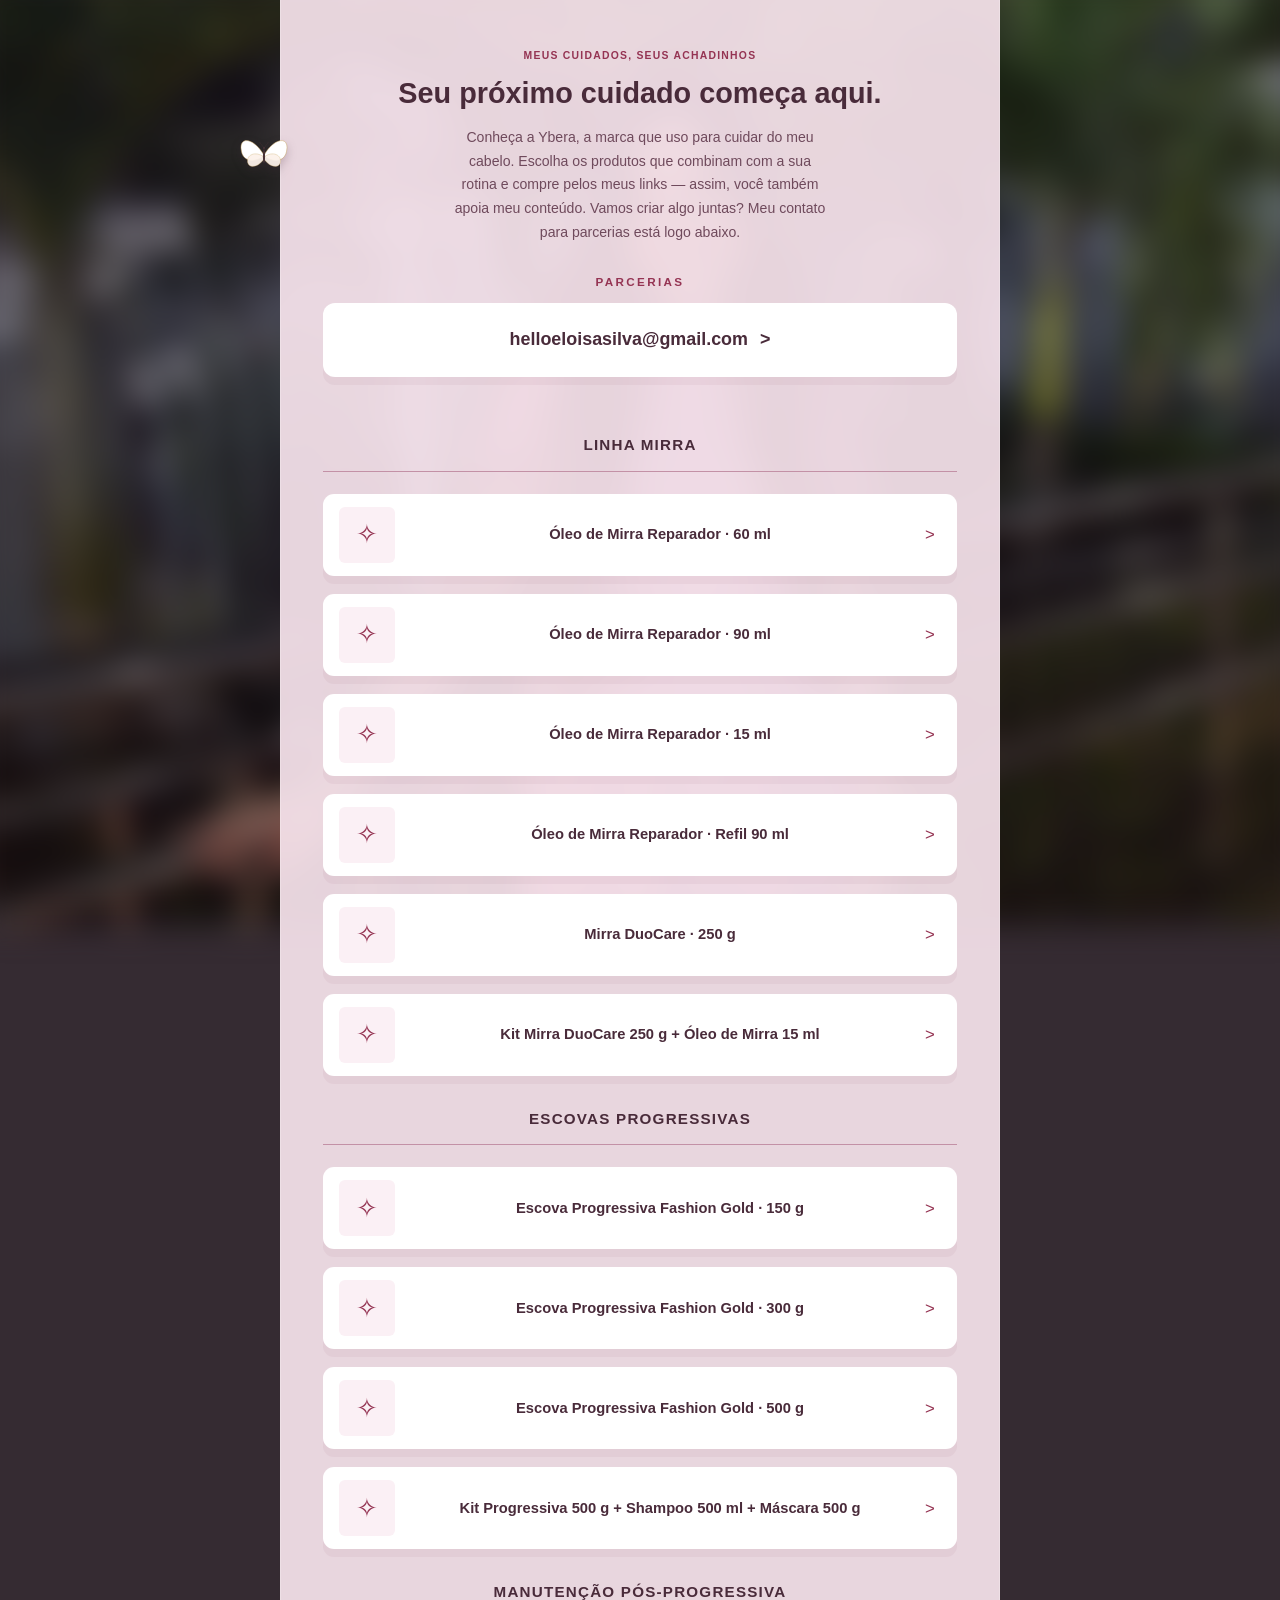
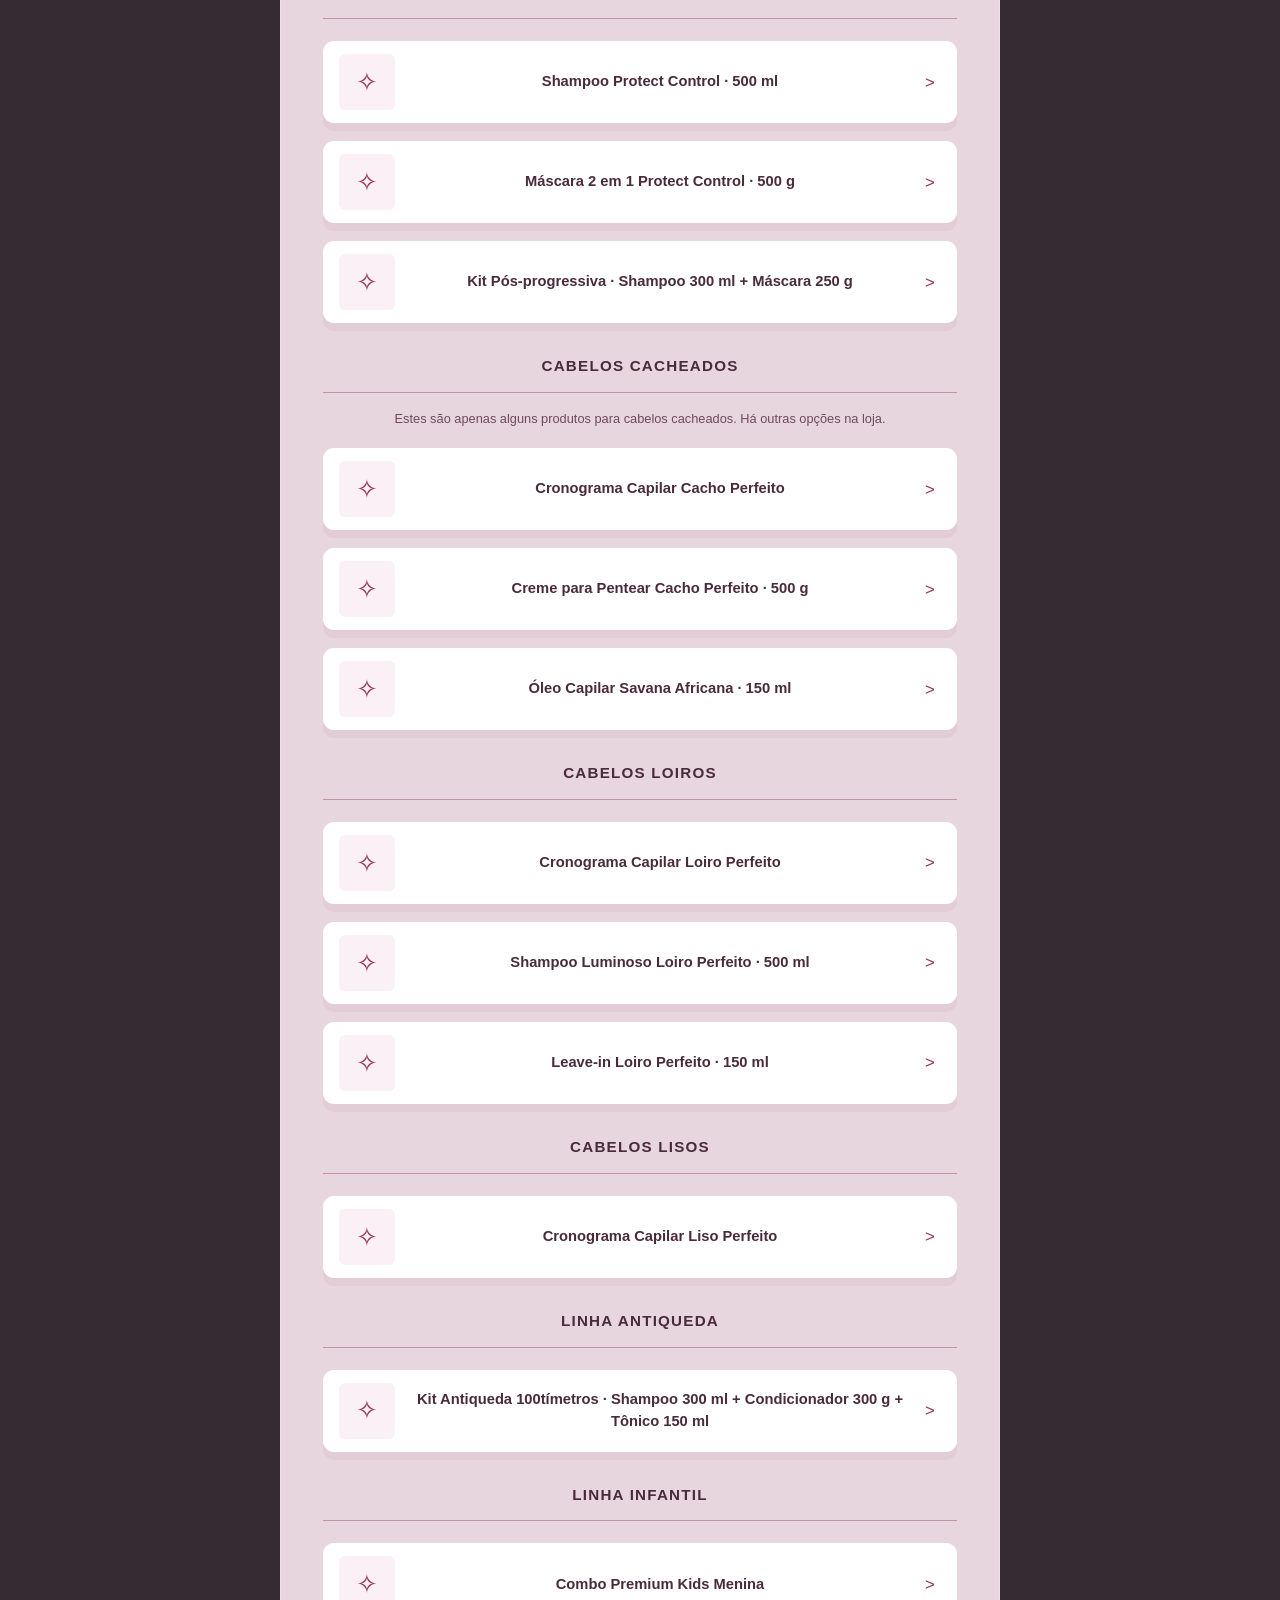
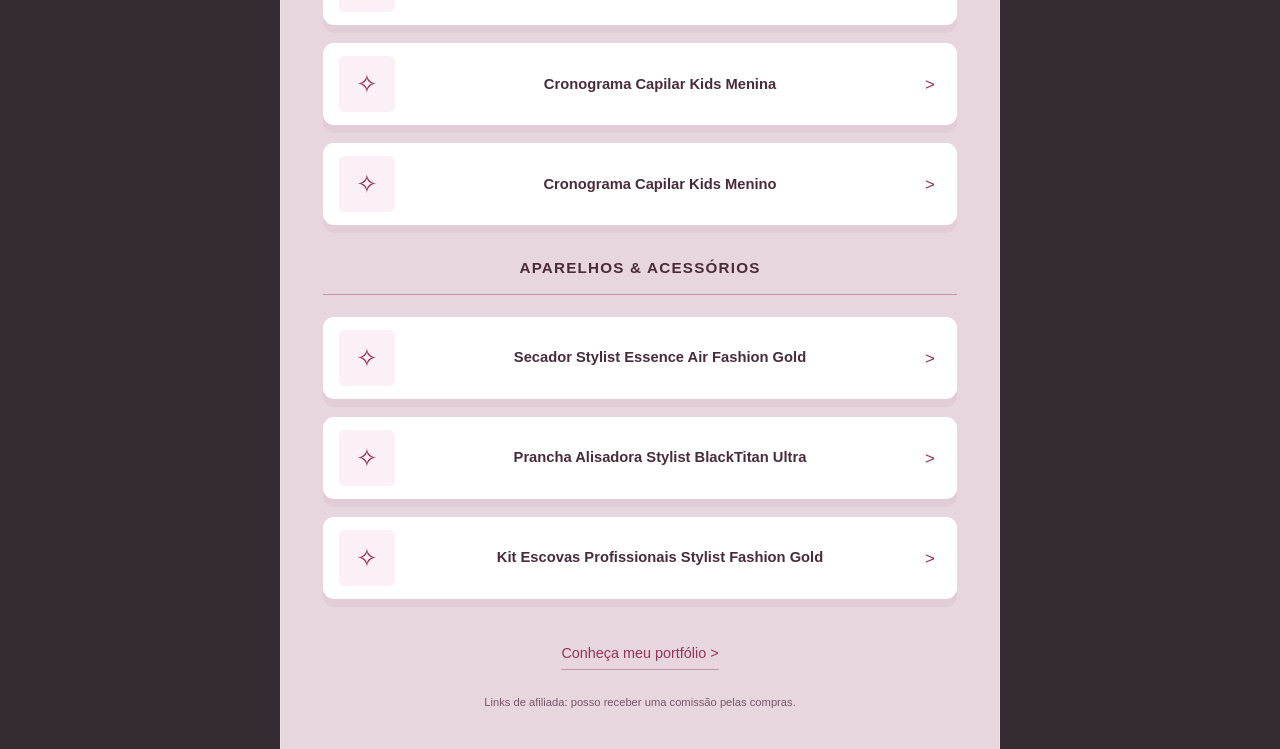
==== commit 2ba78178: "Restore scroll butterfly and introduce haircare shopping links" ====
--- a/index.html
+++ b/index.html
@@ -11,8 +11,27 @@
 </head>
 <body>
   <div class="photo-background" aria-hidden="true"></div>
+<div class="butterfly" id="butterfly" aria-hidden="true">
+  <svg viewBox="0 0 100 84" width="100%" height="100%">
+    <g class="wing wing--left">
+      <path d="M50 42 C 28 4, -4 2, 3 34 C 7 56, 30 58, 50 44 Z" fill="#FFFFFF" stroke="#C6A15B" stroke-width="1"/>
+      <path d="M50 46 C 32 32, 12 42, 16 58 C 19 70, 38 68, 50 50 Z" fill="#FCF2EA" stroke="#C6A15B" stroke-width="0.7" opacity="0.95"/>
+    </g>
+    <g class="wing wing--right">
+      <path d="M50 42 C 72 4, 104 2, 97 34 C 93 56, 70 58, 50 44 Z" fill="#FFFFFF" stroke="#C6A15B" stroke-width="1"/>
+      <path d="M50 46 C 68 32, 88 42, 84 58 C 81 70, 62 68, 50 50 Z" fill="#FCF2EA" stroke="#C6A15B" stroke-width="0.7" opacity="0.95"/>
+    </g>
+    <ellipse cx="50" cy="44" rx="2.2" ry="15" fill="#4A3438"/>
+    <circle cx="50" cy="27" r="2.2" fill="#4A3438"/>
+    <path d="M50 27 C 46 21, 43 19, 41 15" stroke="#4A3438" stroke-width="0.9" fill="none" stroke-linecap="round"/>
+    <path d="M50 27 C 54 21, 57 19, 59 15" stroke="#4A3438" stroke-width="0.9" fill="none" stroke-linecap="round"/>
+  </svg>
+</div>
   <main class="link-page">
     <header class="contact-header">
+      <p class="intro-label">MEUS CUIDADOS, SEUS ACHADINHOS</p>
+      <h1 class="intro-title">Seu próximo cuidado começa aqui.</h1>
+      <p class="intro-copy">Conheça a Ybera, a marca que uso para cuidar do meu cabelo. Escolha os produtos que combinam com a sua rotina e compre pelos meus links — assim, você também apoia meu conteúdo. Vamos criar algo juntas? Meu contato para parcerias está logo abaixo.</p>
       <p class="contact-label">PARCERIAS</p>
       <a class="contact-email" data-partnership href="mailto:helloeloisasilva@gmail.com?subject=Parceria%20com%20Eloisa">helloeloisasilva@gmail.com <span aria-hidden="true">&gt;</span></a>
     </header>
--- a/style.css
+++ b/style.css
@@ -32,3 +32,16 @@
   .product-category > h3 { font-size: .85rem; }
 }
 @media (prefers-reduced-motion: reduce) { html { scroll-behavior: auto; } .product-card { transition: none; } }
+
+.intro-label { color: var(--accent); font-size: .65rem; font-weight: 700; letter-spacing: .12em; margin: 0 0 12px; }
+.intro-title { font-size: clamp(1.35rem, 5vw, 1.8rem); line-height: 1.25; margin: 0 0 14px; }
+.intro-copy { max-width: 48ch; margin: 0 auto 28px; color: #6f4a5c; font-size: .88rem; line-height: 1.7; }
+.butterfly { position: fixed; left: 5px; top: 15vh; width: 40px; z-index: 10; pointer-events: none; filter: drop-shadow(0 4px 5px #492b3a40); transition: top .65s ease-out; }
+.butterfly svg { display: block; overflow: visible; animation: butterfly-bob 3s ease-in-out infinite; }
+.wing { transform-box: fill-box; transform-origin: center; animation: butterfly-flap .65s ease-in-out infinite alternate; }
+.wing--right { animation-delay: .04s; }
+@keyframes butterfly-flap { to { transform: scaleX(.4); } }
+@keyframes butterfly-bob { 50% { transform: translateY(-8px) rotate(6deg); } }
+@media (min-width: 800px) { .butterfly { left: calc(50% - 400px); width: 48px; } }
+@media (max-width: 600px) { .butterfly { left: 0; width: 26px; } }
+@media (prefers-reduced-motion: reduce) { .butterfly { transition: none; } .butterfly svg, .wing { animation: none; } }
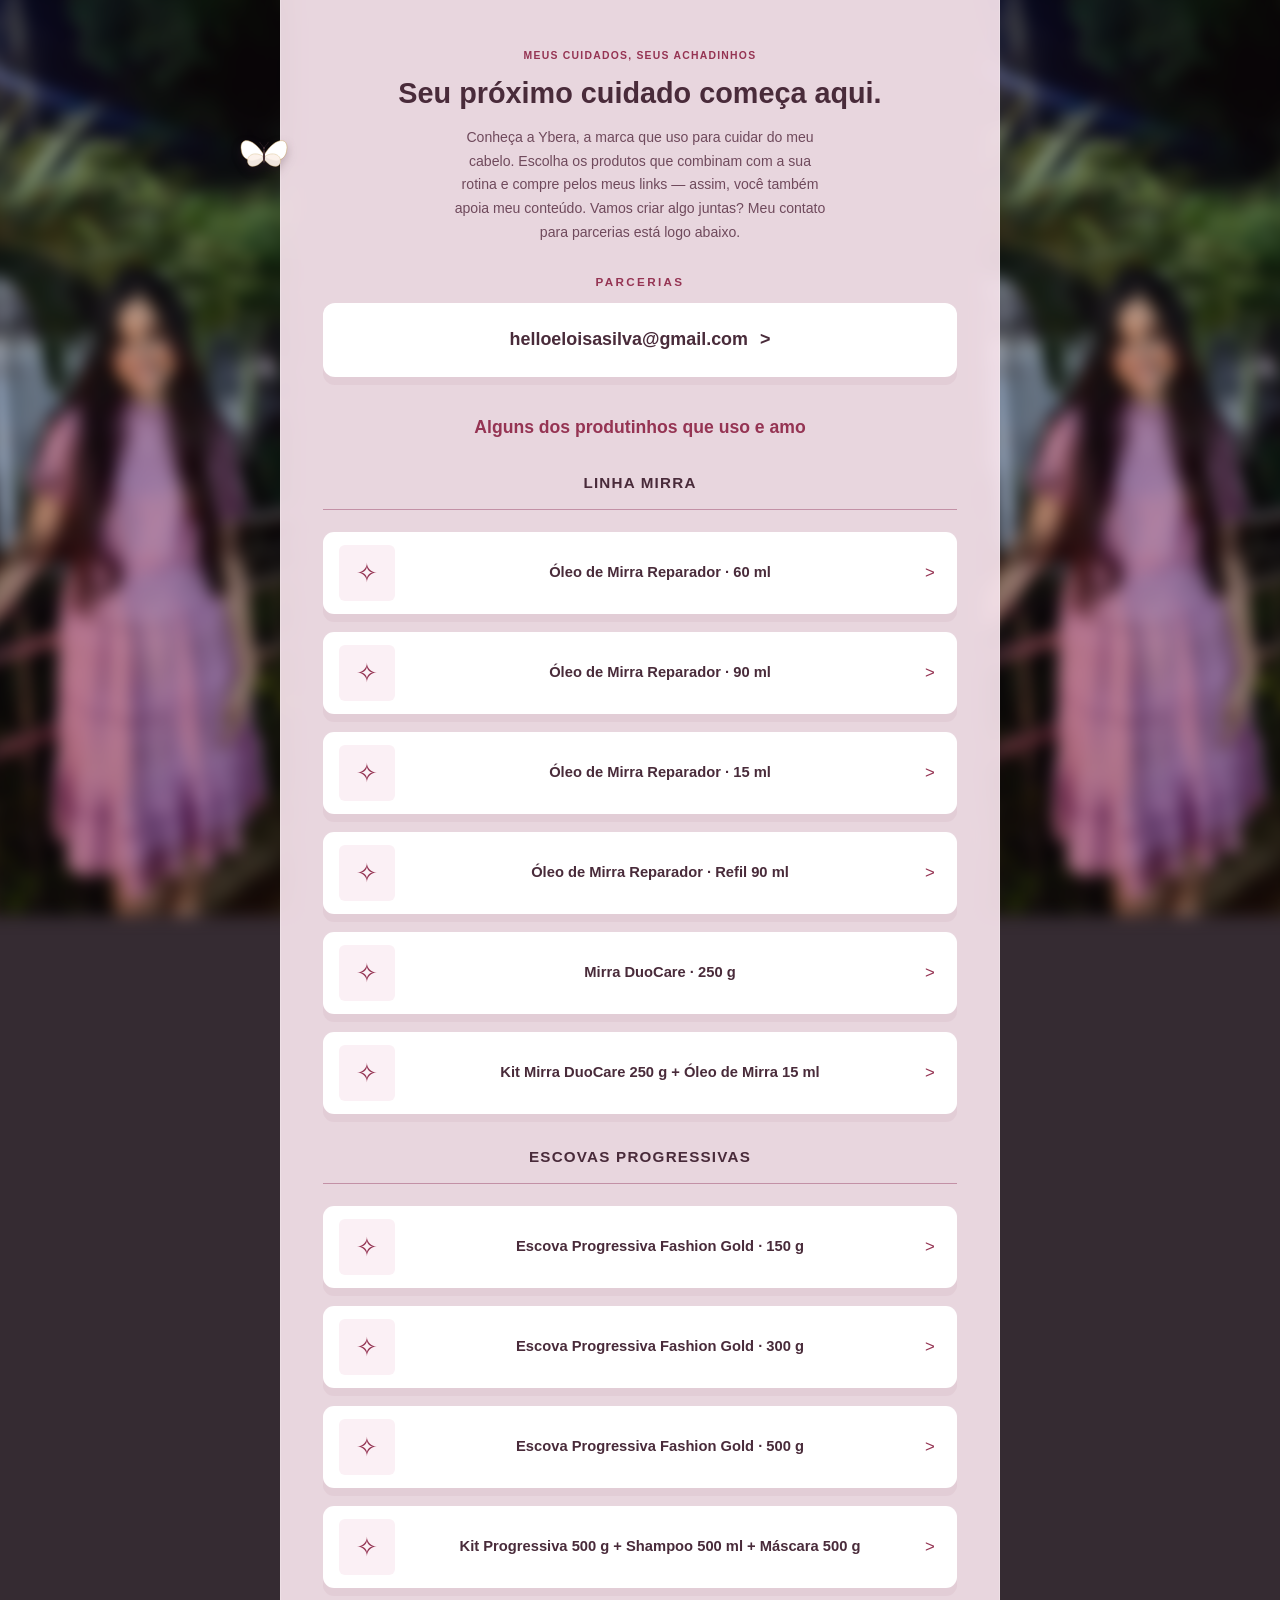
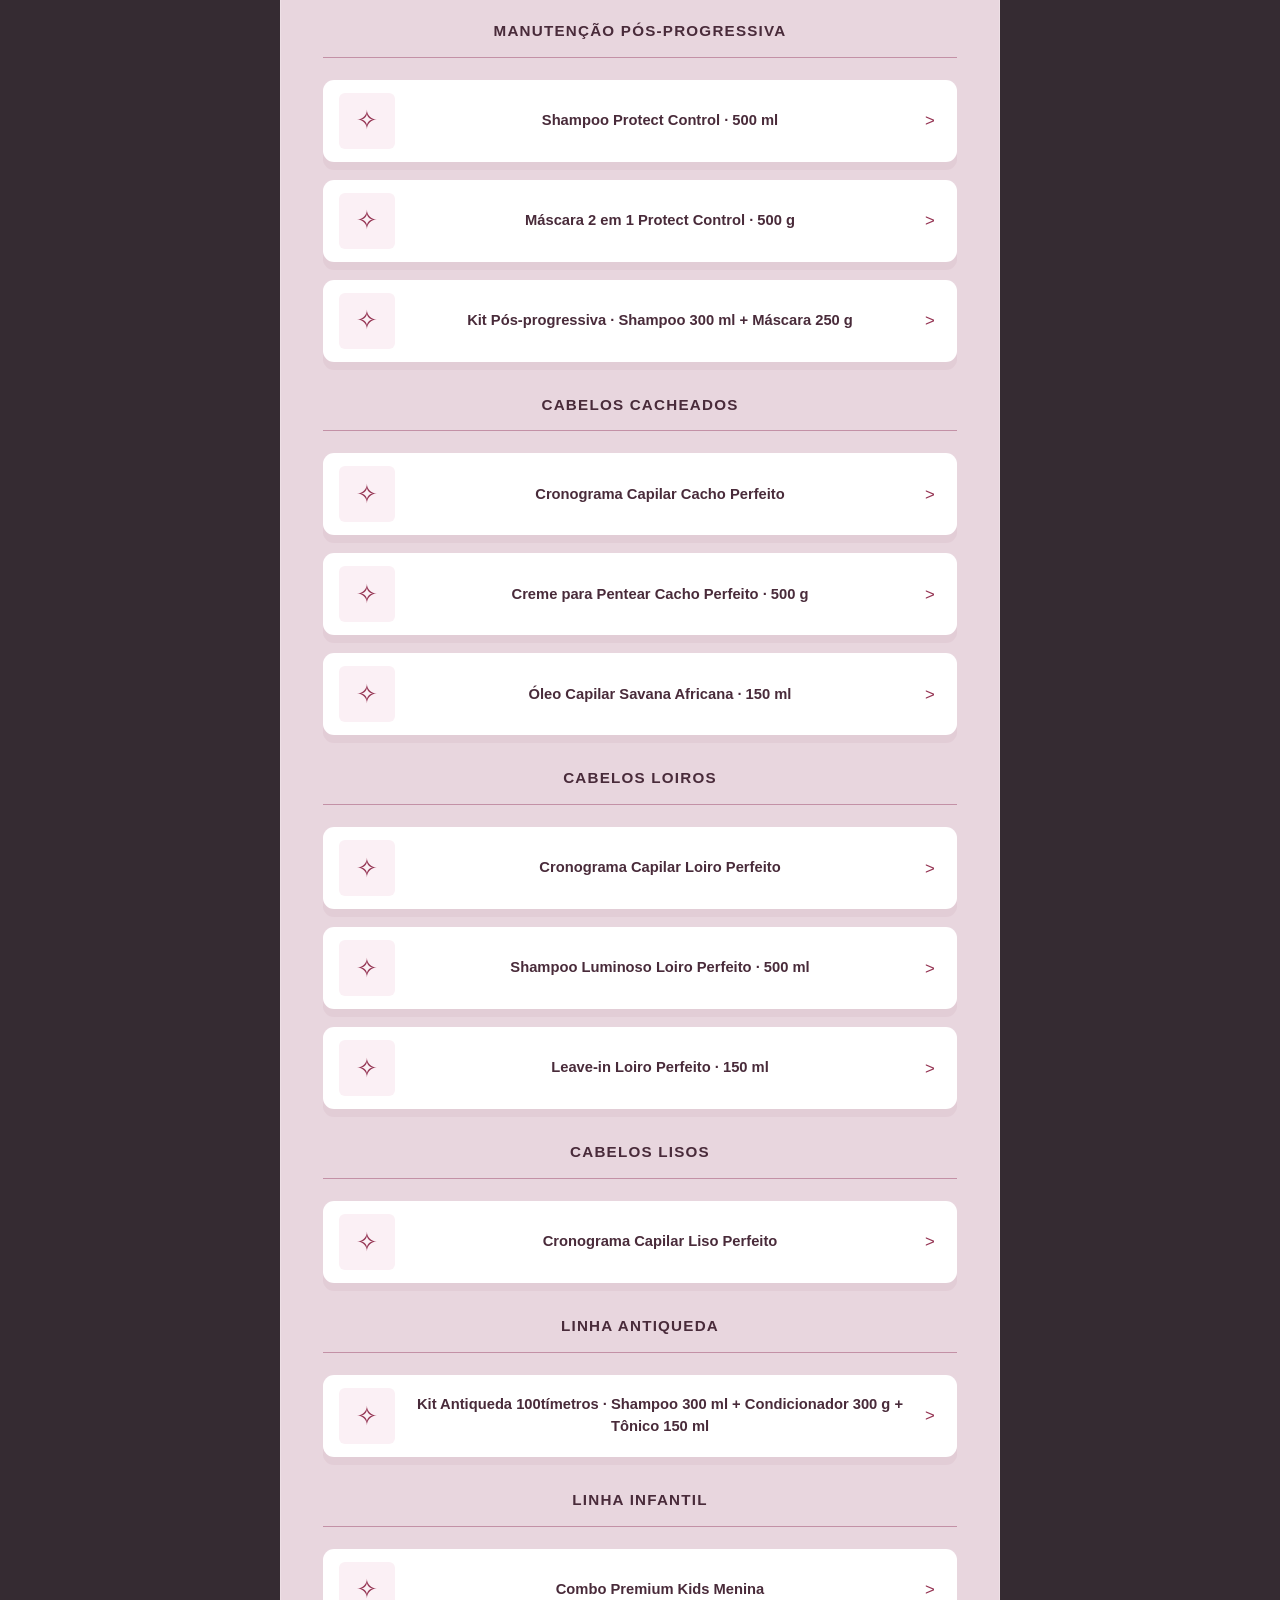
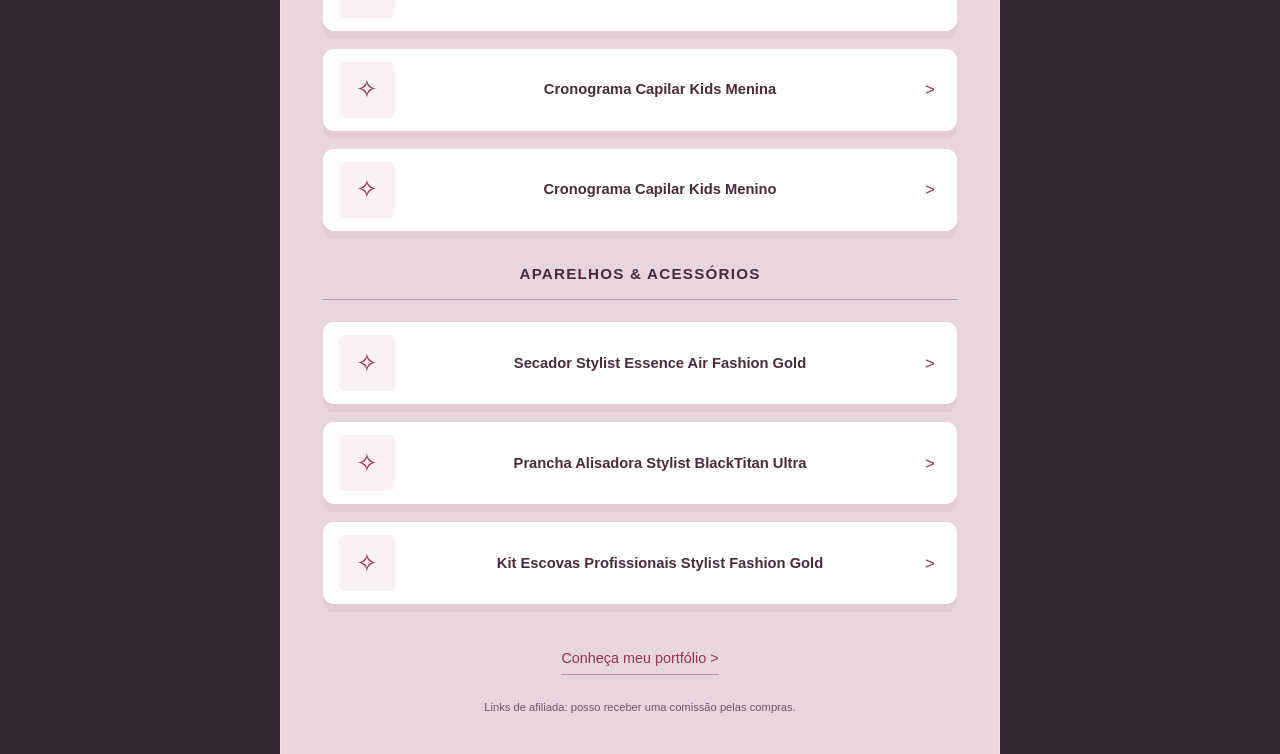
==== commit 0120177c: "Update product introduction and frame portrait on both sides" ====
--- a/index.html
+++ b/index.html
@@ -35,6 +35,7 @@
       <p class="contact-label">PARCERIAS</p>
       <a class="contact-email" data-partnership href="mailto:helloeloisasilva@gmail.com?subject=Parceria%20com%20Eloisa">helloeloisasilva@gmail.com <span aria-hidden="true">&gt;</span></a>
     </header>
+    <h2 class="products-intro">Alguns dos produtinhos que uso e amo</h2>
     <div id="shopping-links"></div>
     <noscript><p>Ative o JavaScript para consultar os produtos.</p></noscript>
     <footer class="link-footer">
--- a/style.css
+++ b/style.css
@@ -45,3 +45,18 @@
 @media (min-width: 800px) { .butterfly { left: calc(50% - 400px); width: 48px; } }
 @media (max-width: 600px) { .butterfly { left: 0; width: 26px; } }
 @media (prefers-reduced-motion: reduce) { .butterfly { transition: none; } .butterfly svg, .wing { animation: none; } }
+
+
+.products-intro { text-align: center; font-size: 1.1rem; line-height: 1.5; color: var(--accent); margin: 12px 0 30px; font-weight: 600; }
+/* A mesma foto é enquadrada em cada lateral para manter Eloisa visível. */
+@media (min-width: 800px) {
+  .photo-background { inset: 0; background: #352b32; filter: none; }
+  .photo-background::before, .photo-background::after {
+    content: ''; position: absolute; top: -16px; bottom: -16px;
+    width: calc((100% - 720px) / 2 + 32px);
+    background: linear-gradient(#38212c26, #38212c26), url('fundo-eloisa.jpg') 55% center / cover no-repeat;
+    filter: blur(8px);
+  }
+  .photo-background::before { left: -16px; }
+  .photo-background::after { right: -16px; }
+}
